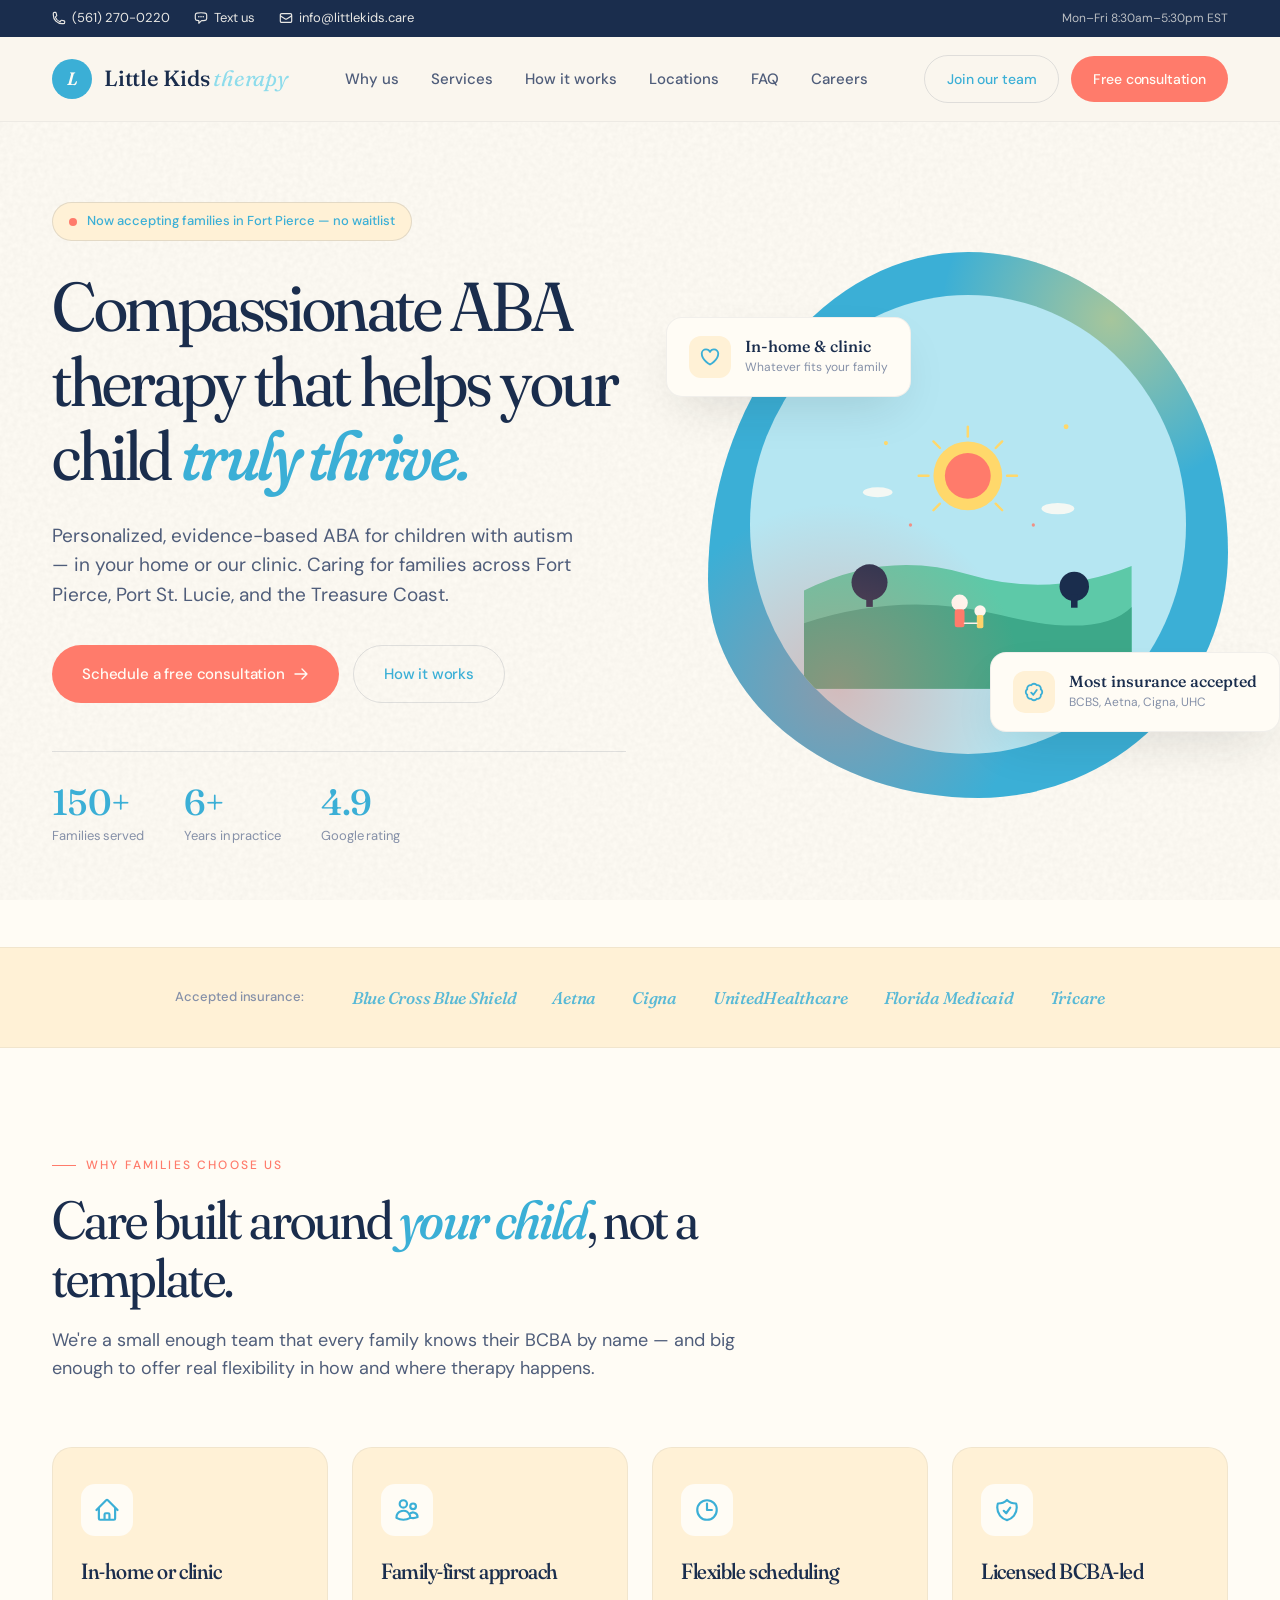
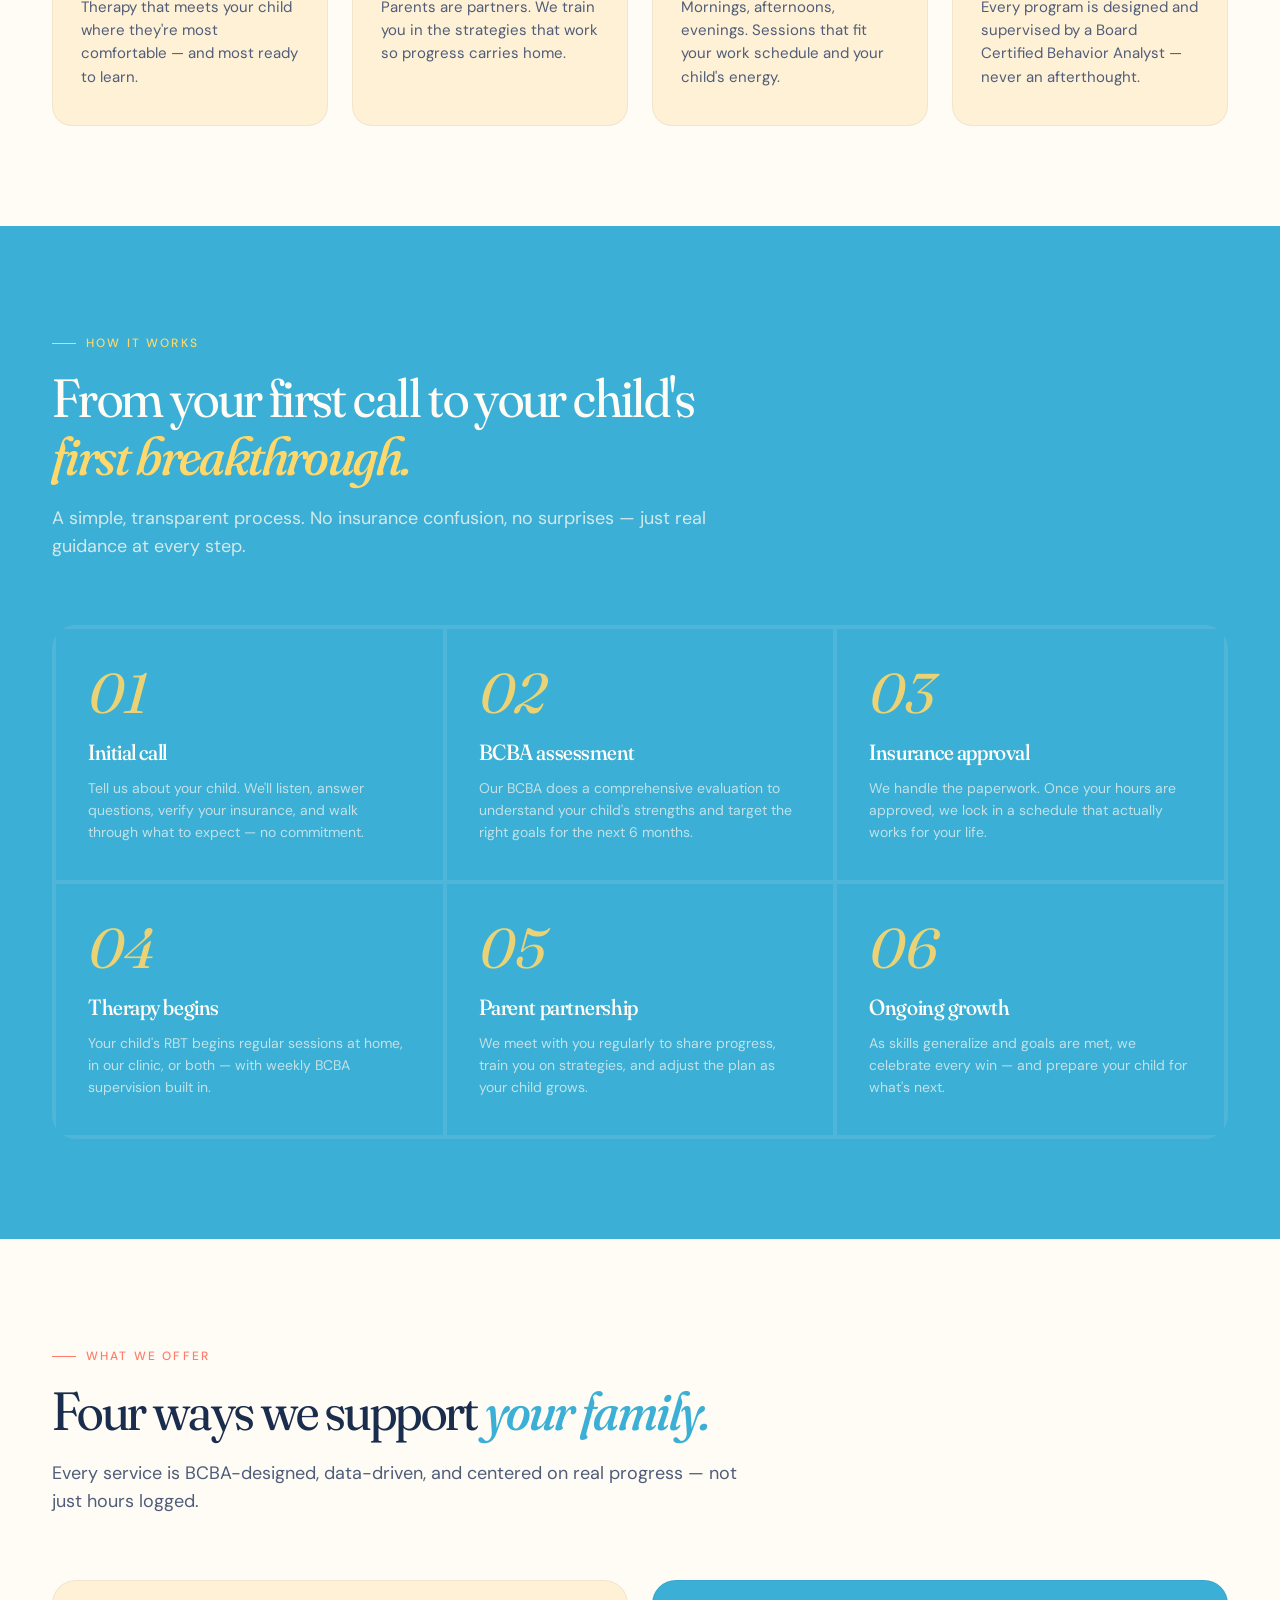
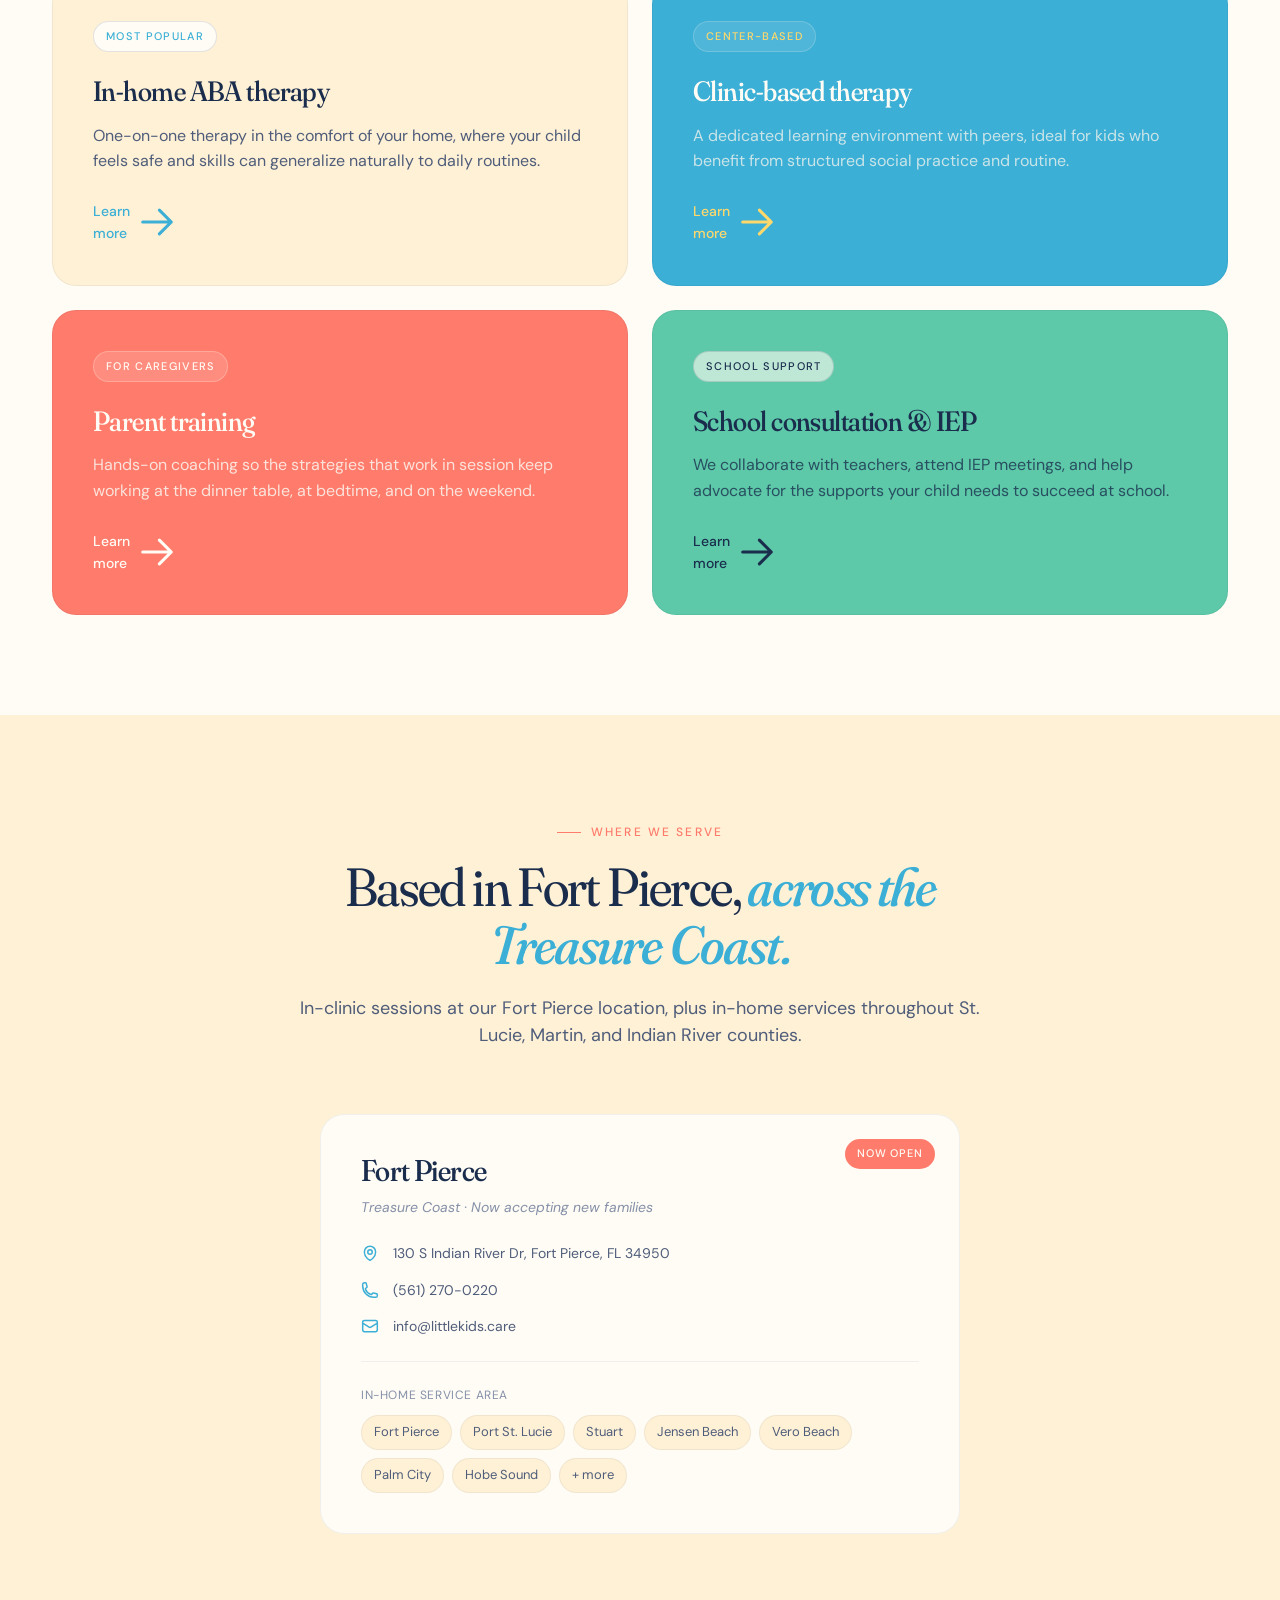
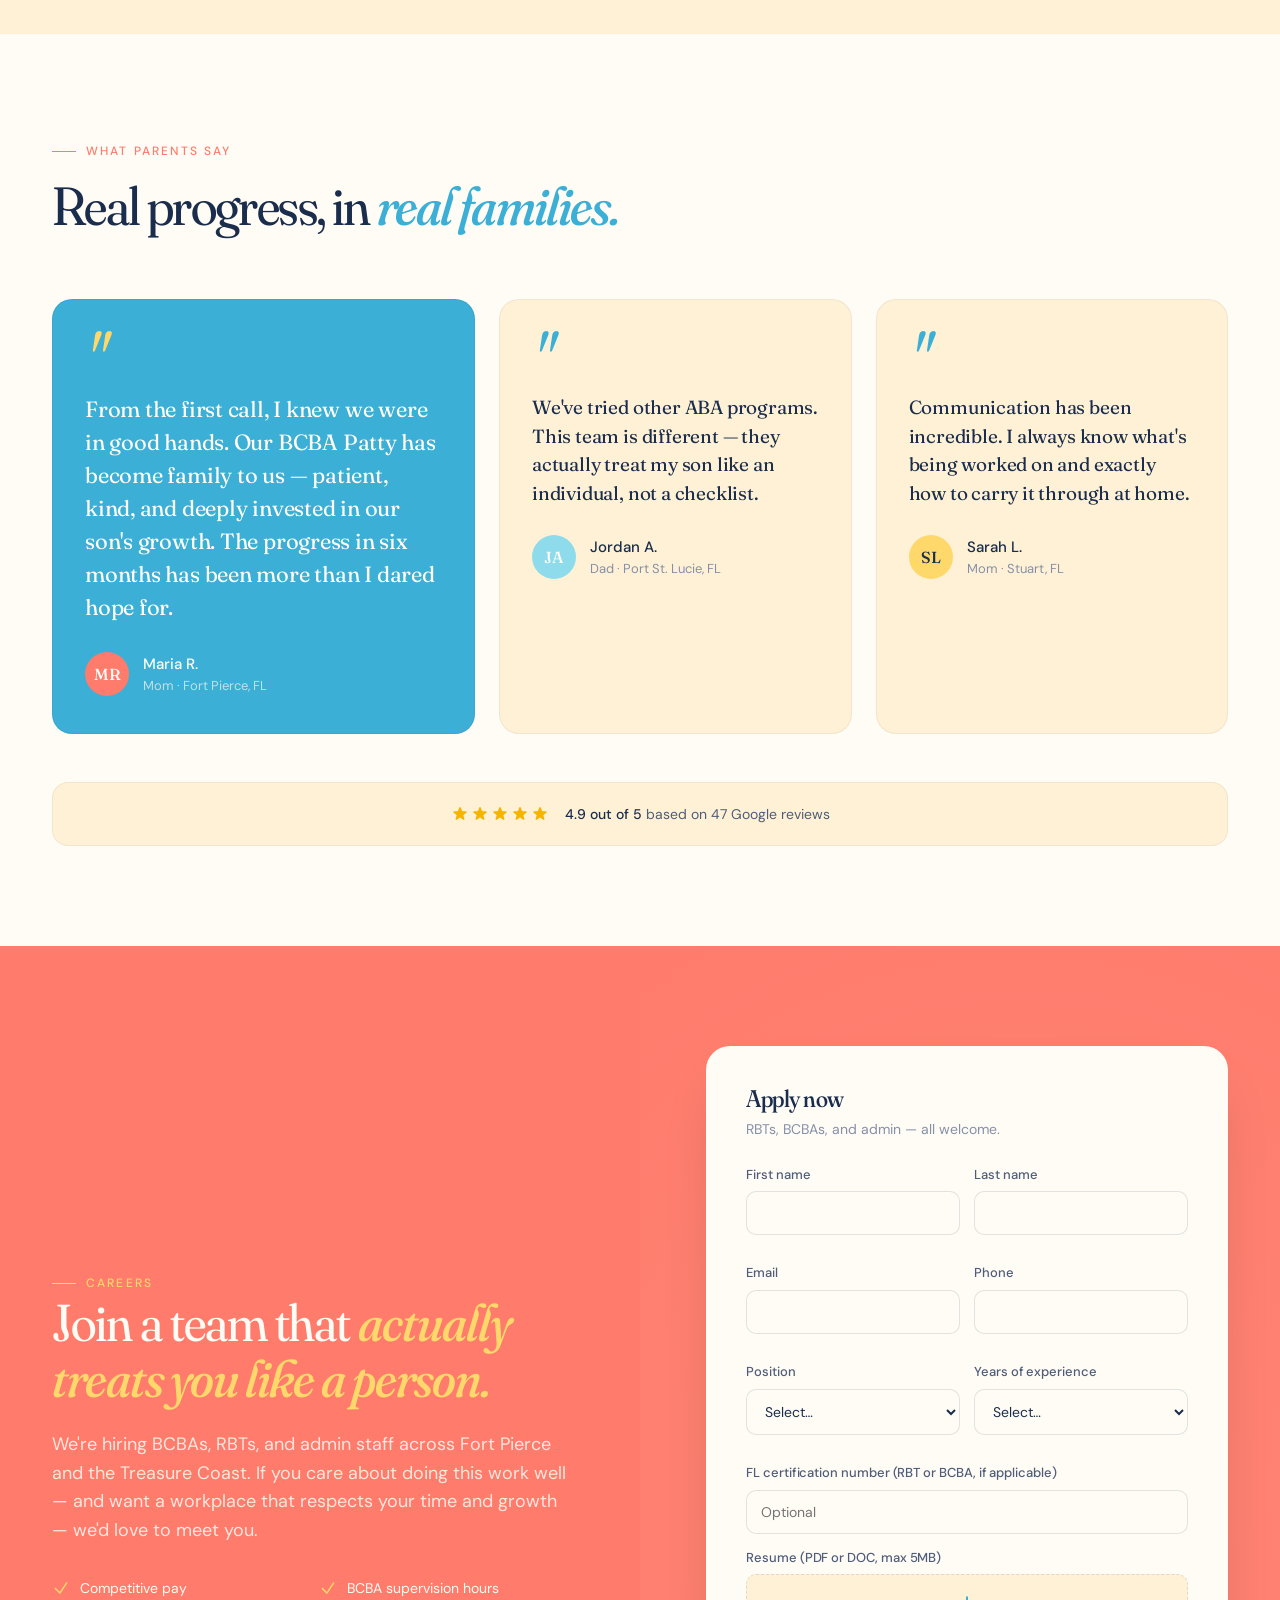
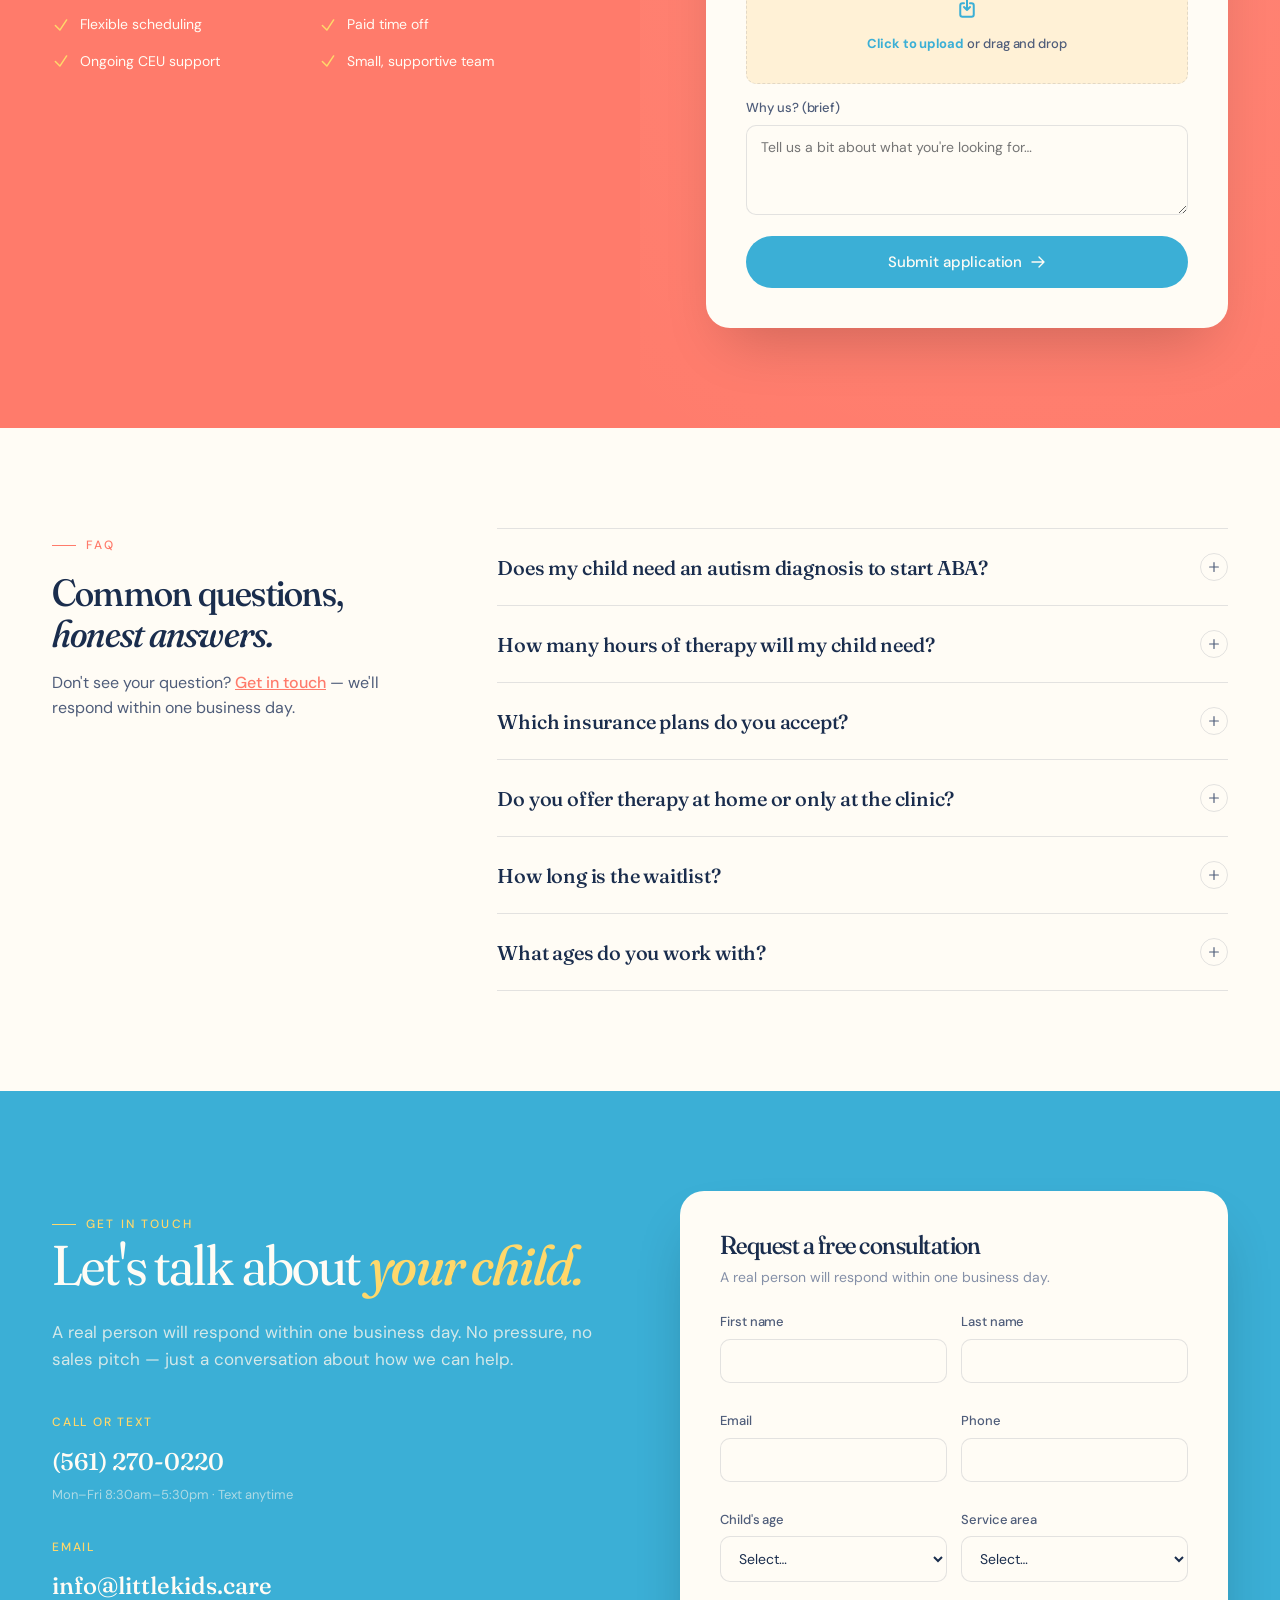
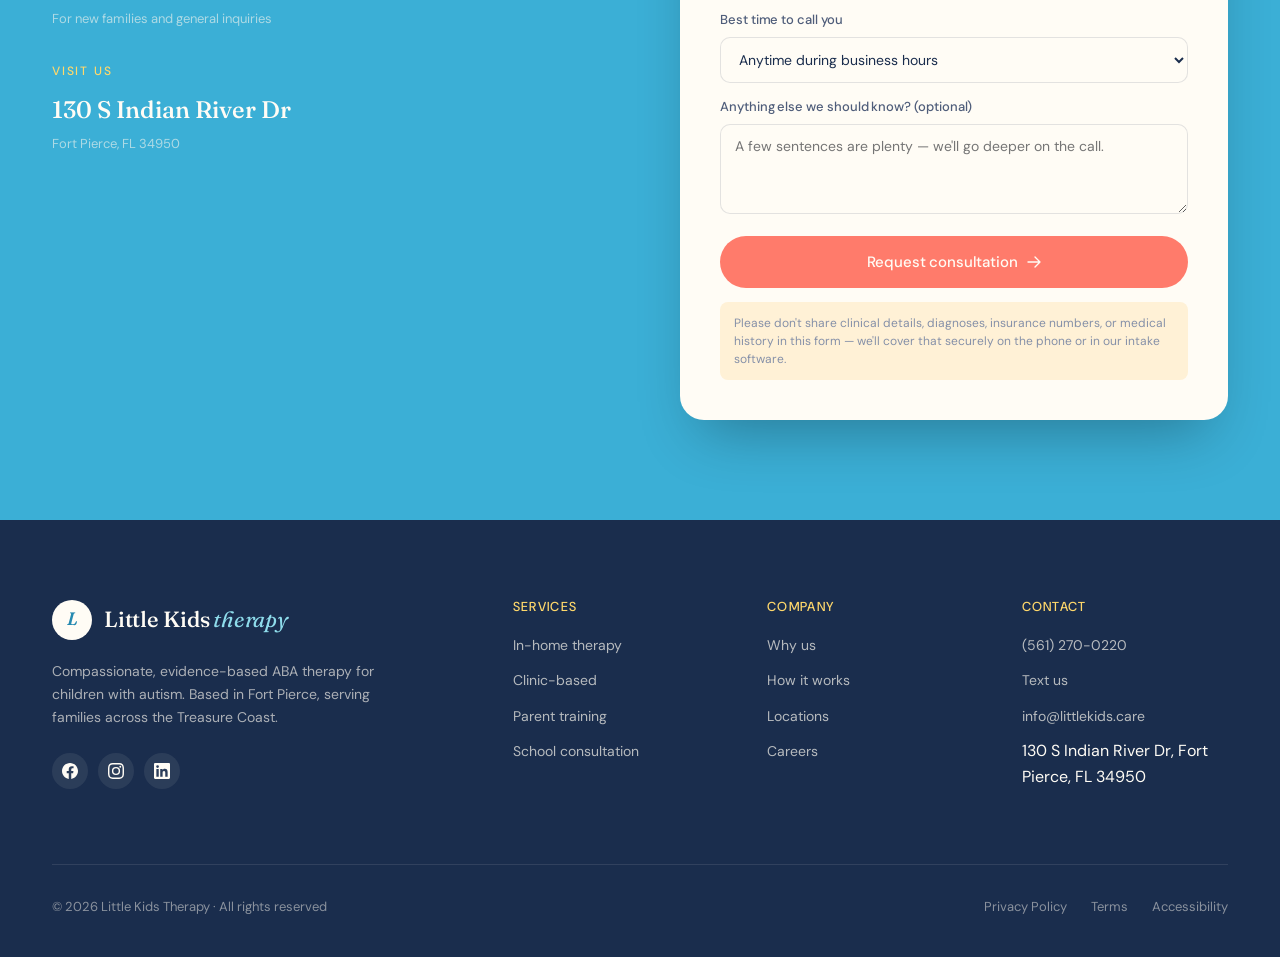
==== index.html @ cf387467 "Add files via upload" ====
<!DOCTYPE html>
<html lang="en">
<head>
<meta charset="UTF-8">
<meta name="viewport" content="width=device-width, initial-scale=1.0">
<title>Little Kids Therapy — Pediatric ABA Therapy in Fort Pierce, FL</title>
<meta name="description" content="Compassionate pediatric ABA therapy for children with autism. Serving Fort Pierce, Port St. Lucie, and the Treasure Coast — in your home or our clinic.">

<link rel="preconnect" href="https://fonts.googleapis.com">
<link rel="preconnect" href="https://fonts.gstatic.com" crossorigin>
<link href="https://fonts.googleapis.com/css2?family=Fraunces:ital,opsz,wght@0,9..144,300;0,9..144,400;0,9..144,500;0,9..144,600;0,9..144,700;1,9..144,400;1,9..144,500&family=DM+Sans:opsz,wght@9..40,300;9..40,400;9..40,500;9..40,600;9..40,700&display=swap" rel="stylesheet">

<style>
* { margin: 0; padding: 0; box-sizing: border-box; }

:root {
  --cream: #fffcf5;
  --cream-deep: #fff1d6;
  --ink: #1a2d4d;
  --ink-soft: #4f5d7a;
  --ink-muted: #8590a8;
  --forest: #3bafd6;
  --forest-deep: #2589b0;
  --forest-soft: #8edceb;
  --terra: #ff7b6b;
  --terra-deep: #e85a4a;
  --sand: #ffd86b;
  --mint: #5dc9a8;
  --footer-bg: #1a2d4d;
  --line: rgba(26, 45, 77, 0.12);
  --line-soft: rgba(26, 45, 77, 0.06);
}

html { scroll-behavior: smooth; }

body {
  font-family: 'DM Sans', sans-serif;
  background: var(--cream);
  color: var(--ink);
  line-height: 1.6;
  font-weight: 400;
  font-size: 16px;
  -webkit-font-smoothing: antialiased;
  overflow-x: hidden;
}

/* Subtle paper texture */
body::before {
  content: '';
  position: fixed;
  inset: 0;
  background-image: url("data:image/svg+xml,%3Csvg viewBox='0 0 200 200' xmlns='http://www.w3.org/2000/svg'%3E%3Cfilter id='n'%3E%3CfeTurbulence type='fractalNoise' baseFrequency='0.9' numOctaves='2' stitchTiles='stitch'/%3E%3CfeColorMatrix values='0 0 0 0 0 0 0 0 0 0 0 0 0 0 0 0 0 0 0.04 0'/%3E%3C/filter%3E%3Crect width='100%25' height='100%25' filter='url(%23n)'/%3E%3C/svg%3E");
  pointer-events: none;
  z-index: 1;
}

.container { max-width: 1240px; margin: 0 auto; padding: 0 32px; position: relative; z-index: 2; }

h1, h2, h3, h4 { font-family: 'Fraunces', serif; font-weight: 500; line-height: 1.08; letter-spacing: -0.02em; color: var(--ink); font-variation-settings: 'opsz' 96, 'SOFT' 50; }

.kicker {
  font-family: 'DM Sans', sans-serif;
  font-size: 12px;
  font-weight: 500;
  letter-spacing: 0.18em;
  text-transform: uppercase;
  color: var(--terra);
  display: inline-flex;
  align-items: center;
  gap: 10px;
}
.kicker::before { content: ''; width: 24px; height: 1px; background: var(--terra); }

/* ============ HEADER ============ */
header {
  position: sticky;
  top: 0;
  background: rgba(250, 246, 238, 0.92);
  backdrop-filter: blur(20px);
  -webkit-backdrop-filter: blur(20px);
  border-bottom: 1px solid var(--line-soft);
  z-index: 100;
}

.header-top {
  background: var(--ink);
  color: var(--cream);
  font-size: 13px;
  padding: 8px 0;
}
.header-top .container { display: flex; justify-content: space-between; align-items: center; gap: 16px; flex-wrap: wrap; }
.header-top-contacts { display: flex; gap: 24px; align-items: center; flex-wrap: wrap; }
.header-top-contacts a { color: var(--cream); text-decoration: none; display: flex; align-items: center; gap: 6px; opacity: 0.9; transition: opacity 0.2s; }
.header-top-contacts a:hover { opacity: 1; }
.header-top-contacts svg { width: 14px; height: 14px; }
.header-top-hours { opacity: 0.7; font-size: 12px; }

.header-main { padding: 18px 0; }
.header-main .container { display: flex; justify-content: space-between; align-items: center; gap: 32px; }

.logo { display: flex; align-items: center; gap: 12px; text-decoration: none; color: var(--ink); }
.logo-mark {
  width: 40px; height: 40px;
  background: var(--forest);
  border-radius: 50%;
  display: grid;
  place-items: center;
  color: var(--cream);
  font-family: 'Fraunces', serif;
  font-weight: 600;
  font-size: 18px;
  font-style: italic;
}
.logo-text { font-family: 'Fraunces', serif; font-size: 22px; font-weight: 500; letter-spacing: -0.01em; }
.logo-text span { color: var(--forest-soft); font-style: italic; font-weight: 400; }

nav ul { list-style: none; display: flex; gap: 32px; align-items: center; }
nav a { color: var(--ink-soft); text-decoration: none; font-size: 15px; font-weight: 500; transition: color 0.2s; position: relative; }
nav a:hover { color: var(--forest); }
nav a::after { content: ''; position: absolute; bottom: -4px; left: 0; width: 0; height: 1px; background: var(--forest); transition: width 0.3s; }
nav a:hover::after { width: 100%; }

.header-cta { display: flex; gap: 12px; align-items: center; }

.btn {
  display: inline-flex;
  align-items: center;
  justify-content: center;
  gap: 8px;
  padding: 12px 22px;
  border-radius: 999px;
  font-size: 14px;
  font-weight: 500;
  font-family: 'DM Sans', sans-serif;
  text-decoration: none;
  border: none;
  cursor: pointer;
  transition: all 0.25s ease;
  letter-spacing: -0.01em;
  white-space: nowrap;
}
.btn-primary { background: var(--terra); color: var(--cream); }
.btn-primary:hover { background: var(--terra-deep); transform: translateY(-1px); box-shadow: 0 6px 20px rgba(255, 123, 107, 0.35); }
.btn-ghost { background: transparent; color: var(--forest); border: 1px solid var(--line); }
.btn-ghost:hover { border-color: var(--forest); background: var(--cream-deep); }
.btn-dark { background: var(--forest); color: var(--cream); }
.btn-dark:hover { background: var(--forest-deep); }
.btn-lg { padding: 16px 30px; font-size: 15px; }
.btn svg { width: 16px; height: 16px; }

.mobile-toggle { display: none; background: none; border: none; cursor: pointer; padding: 8px; }
.mobile-toggle svg { width: 24px; height: 24px; color: var(--ink); }

/* ============ HERO ============ */
.hero { padding: 80px 0 100px; position: relative; overflow: hidden; }
.hero .container { display: grid; grid-template-columns: 1.1fr 1fr; gap: 80px; align-items: center; }
.hero-content { position: relative; }

.psl-pill {
  display: inline-flex;
  align-items: center;
  gap: 10px;
  background: var(--cream-deep);
  border: 1px solid var(--line);
  padding: 8px 16px;
  border-radius: 999px;
  font-size: 13px;
  font-weight: 500;
  color: var(--forest);
  margin-bottom: 28px;
}
.psl-pill .dot {
  width: 8px; height: 8px; background: var(--terra); border-radius: 50%;
  animation: pulse 2s ease-in-out infinite;
}
@keyframes pulse {
  0%, 100% { transform: scale(1); opacity: 1; }
  50% { transform: scale(1.4); opacity: 0.6; }
}

.hero h1 {
  font-size: clamp(40px, 5.4vw, 72px);
  margin-bottom: 28px;
  font-weight: 400;
  letter-spacing: -0.035em;
}
.hero h1 em { font-style: italic; color: var(--forest); font-weight: 500; font-variation-settings: 'opsz' 96, 'SOFT' 100; }

.hero-desc {
  font-size: 19px;
  color: var(--ink-soft);
  max-width: 540px;
  margin-bottom: 36px;
  line-height: 1.55;
}

.hero-actions { display: flex; gap: 14px; flex-wrap: wrap; margin-bottom: 48px; }

.hero-stats { display: flex; gap: 40px; padding-top: 32px; border-top: 1px solid var(--line); }
.stat-num { font-family: 'Fraunces', serif; font-size: 36px; font-weight: 500; color: var(--forest); line-height: 1; margin-bottom: 6px; letter-spacing: -0.02em; }
.stat-label { font-size: 13px; color: var(--ink-muted); letter-spacing: -0.005em; }

/* Hero illustration */
.hero-art {
  position: relative;
  aspect-ratio: 1 / 1.05;
  max-width: 520px;
  justify-self: end;
  width: 100%;
}
.hero-art-bg {
  position: absolute;
  inset: 0;
  background: #3bafd6;
  border-radius: 50% 50% 48% 52% / 60% 55% 45% 40%;
  overflow: hidden;
}
.hero-art-bg::before {
  content: '';
  position: absolute;
  top: -20%; right: -10%;
  width: 65%; height: 65%;
  background: radial-gradient(circle, rgba(255, 216, 107, 0.55) 0%, transparent 70%);
  border-radius: 50%;
}
.hero-art-bg::after {
  content: '';
  position: absolute;
  bottom: -15%; left: -10%;
  width: 70%; height: 70%;
  background: radial-gradient(circle, rgba(255, 123, 107, 0.4) 0%, transparent 70%);
  border-radius: 50%;
}

.hero-card {
  position: absolute;
  background: var(--cream);
  padding: 18px 22px;
  border-radius: 16px;
  box-shadow: 0 20px 50px -15px rgba(28, 32, 36, 0.15);
  border: 1px solid var(--line-soft);
  display: flex;
  align-items: center;
  gap: 14px;
}
.hero-card-1 { top: 12%; left: -8%; }
.hero-card-2 { bottom: 12%; right: -10%; }
.hero-card-icon {
  width: 42px; height: 42px;
  background: var(--cream-deep);
  border-radius: 12px;
  display: grid;
  place-items: center;
  color: var(--forest);
  flex-shrink: 0;
}
.hero-card-icon svg { width: 22px; height: 22px; }
.hero-card-title { font-family: 'Fraunces', serif; font-size: 16px; font-weight: 500; line-height: 1.2; margin-bottom: 2px; }
.hero-card-sub { font-size: 12px; color: var(--ink-muted); }

.hero-emoji-circle {
  position: absolute;
  inset: 8%;
  border-radius: 50%;
  background: #b5e6f2;
  display: grid;
  place-items: center;
  overflow: hidden;
}
.hero-illustration {
  width: 75%; height: 75%;
}

/* ============ TRUST BAR ============ */
.trust-bar { padding: 36px 0; background: var(--cream-deep); border-block: 1px solid var(--line-soft); }
.trust-bar .container { display: flex; align-items: center; gap: 48px; flex-wrap: wrap; justify-content: center; }
.trust-label { font-size: 13px; font-weight: 500; color: var(--ink-muted); letter-spacing: -0.005em; }
.trust-items { display: flex; gap: 36px; flex-wrap: wrap; align-items: center; }
.trust-item {
  font-family: 'Fraunces', serif;
  font-size: 17px;
  font-weight: 500;
  color: var(--forest);
  letter-spacing: -0.015em;
  font-style: italic;
  opacity: 0.85;
}

/* ============ SECTION BASICS ============ */
section { padding: 100px 0; position: relative; }
.section-head { max-width: 700px; margin-bottom: 64px; }
.section-head h2 { font-size: clamp(34px, 4.2vw, 54px); margin-top: 16px; margin-bottom: 20px; letter-spacing: -0.03em; font-weight: 400; }
.section-head h2 em { font-style: italic; color: var(--forest); font-weight: 500; }
.section-head p { font-size: 18px; color: var(--ink-soft); line-height: 1.55; }
.section-head.center { margin-left: auto; margin-right: auto; text-align: center; }
.section-head.center .kicker { justify-content: center; }

/* ============ WHY US ============ */
.why { background: var(--cream); }
.why-grid {
  display: grid;
  grid-template-columns: repeat(4, 1fr);
  gap: 24px;
}
.why-card {
  padding: 36px 28px;
  background: var(--cream-deep);
  border-radius: 20px;
  border: 1px solid var(--line-soft);
  transition: all 0.3s ease;
  position: relative;
}
.why-card:hover { transform: translateY(-4px); border-color: var(--forest); }
.why-card-icon {
  width: 52px; height: 52px;
  background: var(--cream);
  border-radius: 14px;
  display: grid;
  place-items: center;
  margin-bottom: 24px;
  color: var(--forest);
}
.why-card-icon svg { width: 26px; height: 26px; }
.why-card h3 { font-size: 22px; margin-bottom: 12px; font-weight: 500; }
.why-card p { font-size: 15px; color: var(--ink-soft); line-height: 1.55; }

/* ============ PROCESS ============ */
.process { background: var(--forest); color: var(--cream); }
.process .kicker { color: var(--sand); }
.process .kicker::before { background: var(--sand); }
.process h2 { color: var(--cream); }
.process h2 em { color: var(--sand); }
.process .section-head p { color: rgba(250, 246, 238, 0.8); }

.process-grid {
  display: grid;
  grid-template-columns: repeat(3, 1fr);
  gap: 4px;
  background: rgba(250, 246, 238, 0.1);
  border-radius: 24px;
  overflow: hidden;
  padding: 4px;
}
.process-step {
  padding: 36px 32px;
  background: var(--forest);
  position: relative;
  transition: background 0.3s ease;
}
.process-step:hover { background: var(--forest-deep); }
.step-num {
  font-family: 'Fraunces', serif;
  font-style: italic;
  font-size: 56px;
  font-weight: 400;
  color: var(--sand);
  line-height: 1;
  margin-bottom: 20px;
  opacity: 0.9;
}
.process-step h3 { color: var(--cream); font-size: 22px; margin-bottom: 12px; font-weight: 500; }
.process-step p { color: rgba(250, 246, 238, 0.7); font-size: 14px; line-height: 1.6; }

/* ============ SERVICES ============ */
.services { background: var(--cream); }
.services-grid {
  display: grid;
  grid-template-columns: 1fr 1fr;
  gap: 24px;
}
.service-card {
  padding: 40px;
  background: var(--cream-deep);
  border-radius: 24px;
  border: 1px solid var(--line-soft);
  position: relative;
  overflow: hidden;
  transition: all 0.3s ease;
}
.service-card:nth-child(2) { background: var(--forest); color: var(--cream); }
.service-card:nth-child(2) h3 { color: var(--cream); }
.service-card:nth-child(2) .service-desc { color: rgba(250, 246, 238, 0.75); }
.service-card:nth-child(2) .service-tag { background: rgba(250, 246, 238, 0.1); color: var(--sand); border-color: rgba(250, 246, 238, 0.2); }
.service-card:nth-child(2) .service-link { color: var(--sand); }
.service-card:nth-child(3) { background: var(--terra); color: var(--cream); }
.service-card:nth-child(3) h3 { color: var(--cream); }
.service-card:nth-child(3) .service-desc { color: rgba(250, 246, 238, 0.85); }
.service-card:nth-child(3) .service-tag { background: rgba(250, 246, 238, 0.15); color: var(--cream); border-color: rgba(250, 246, 238, 0.25); }
.service-card:nth-child(3) .service-link { color: var(--cream); }
.service-card:nth-child(4) { background: var(--mint); color: var(--ink); }
.service-card:nth-child(4) h3 { color: var(--ink); }
.service-card:nth-child(4) .service-desc { color: rgba(26, 45, 77, 0.78); }
.service-card:nth-child(4) .service-tag { background: rgba(255, 252, 245, 0.6); color: var(--ink); border-color: rgba(26, 45, 77, 0.15); }
.service-card:nth-child(4) .service-link { color: var(--ink); }

.service-tag {
  display: inline-block;
  font-size: 11px;
  font-weight: 500;
  letter-spacing: 0.12em;
  text-transform: uppercase;
  padding: 6px 12px;
  border-radius: 999px;
  background: var(--cream);
  color: var(--forest);
  border: 1px solid var(--line);
  margin-bottom: 24px;
}
.service-card h3 { font-size: 28px; margin-bottom: 16px; font-weight: 500; }
.service-desc { font-size: 16px; color: var(--ink-soft); line-height: 1.6; margin-bottom: 24px; }
.service-link {
  display: inline-flex;
  align-items: center;
  gap: 8px;
  color: var(--forest);
  text-decoration: none;
  font-size: 14px;
  font-weight: 500;
  transition: gap 0.2s;
}
.service-link:hover { gap: 12px; }

/* ============ LOCATIONS ============ */
.locations { background: var(--cream-deep); }
.locations-grid {
  display: grid;
  grid-template-columns: 1fr;
  gap: 32px;
  max-width: 640px;
  margin: 0 auto;
}
.location-card {
  background: var(--cream);
  border-radius: 24px;
  padding: 40px;
  border: 1px solid var(--line-soft);
  position: relative;
}
.location-badge {
  position: absolute;
  top: 24px; right: 24px;
  background: var(--terra);
  color: var(--cream);
  font-size: 11px;
  font-weight: 500;
  letter-spacing: 0.08em;
  text-transform: uppercase;
  padding: 6px 12px;
  border-radius: 999px;
}
.location-card h3 { font-size: 30px; margin-bottom: 8px; font-weight: 500; }
.location-region { font-size: 14px; color: var(--ink-muted); margin-bottom: 24px; font-style: italic; }
.location-detail { display: flex; align-items: flex-start; gap: 14px; margin-bottom: 14px; font-size: 14px; color: var(--ink-soft); }
.location-detail svg { width: 18px; height: 18px; color: var(--forest); flex-shrink: 0; margin-top: 2px; }
.location-cities { margin-top: 24px; padding-top: 24px; border-top: 1px solid var(--line-soft); }
.location-cities-label { font-size: 12px; color: var(--ink-muted); letter-spacing: 0.05em; text-transform: uppercase; margin-bottom: 10px; }
.location-cities-list { display: flex; flex-wrap: wrap; gap: 8px; }
.city-chip { background: var(--cream-deep); padding: 6px 12px; border-radius: 999px; font-size: 13px; color: var(--ink-soft); border: 1px solid var(--line-soft); }

/* ============ TESTIMONIALS ============ */
.testimonials { background: var(--cream); position: relative; }
.testimonials-grid { display: grid; grid-template-columns: 1.2fr 1fr 1fr; gap: 24px; }
.testimonial {
  padding: 36px 32px;
  background: var(--cream-deep);
  border-radius: 20px;
  border: 1px solid var(--line-soft);
}
.testimonial.featured { background: var(--forest); color: var(--cream); }
.testimonial.featured .quote-text { color: var(--cream); }
.testimonial.featured .reviewer-name { color: var(--cream); }
.testimonial.featured .reviewer-meta { color: rgba(250, 246, 238, 0.7); }
.testimonial.featured .quote-mark { color: var(--sand); }

.quote-mark { font-family: 'Fraunces', serif; font-size: 64px; line-height: 0.7; color: var(--forest); font-style: italic; margin-bottom: 12px; }
.quote-text { font-family: 'Fraunces', serif; font-size: 19px; line-height: 1.5; color: var(--ink); margin-bottom: 28px; font-weight: 400; letter-spacing: -0.01em; }
.testimonial.featured .quote-text { font-size: 22px; }

.reviewer { display: flex; align-items: center; gap: 14px; }
.reviewer-avatar { width: 44px; height: 44px; border-radius: 50%; background: var(--terra); color: var(--cream); display: grid; place-items: center; font-family: 'Fraunces', serif; font-weight: 500; font-size: 16px; }
.testimonial:nth-child(2) .reviewer-avatar { background: var(--forest-soft); }
.testimonial:nth-child(3) .reviewer-avatar { background: var(--sand); color: var(--ink); }
.reviewer-name { font-size: 15px; font-weight: 500; color: var(--ink); }
.reviewer-meta { font-size: 13px; color: var(--ink-muted); }

.google-bar { display: flex; align-items: center; gap: 16px; margin-top: 48px; padding: 20px 28px; background: var(--cream-deep); border-radius: 16px; border: 1px solid var(--line-soft); justify-content: center; flex-wrap: wrap; }
.google-bar-stars { display: flex; gap: 2px; }
.google-bar-stars svg { width: 18px; height: 18px; color: #f4b400; }
.google-bar-text { font-size: 14px; color: var(--ink-soft); }
.google-bar-text strong { color: var(--ink); font-weight: 500; }

/* ============ CAREERS ============ */
.careers { background: var(--terra); color: var(--cream); position: relative; overflow: hidden; }
.careers::before {
  content: '';
  position: absolute;
  top: -40%; right: -10%;
  width: 60%; height: 180%;
  background: radial-gradient(circle, rgba(250, 246, 238, 0.08) 0%, transparent 70%);
  pointer-events: none;
}
.careers .kicker { color: var(--sand); }
.careers .kicker::before { background: var(--sand); }
.careers .container { position: relative; z-index: 2; }
.careers-grid { display: grid; grid-template-columns: 1.1fr 1fr; gap: 80px; align-items: center; }
.careers h2 { color: var(--cream); font-size: clamp(34px, 4.2vw, 52px); margin-bottom: 24px; font-weight: 400; }
.careers h2 em { color: var(--sand); font-style: italic; font-weight: 500; }
.careers-desc { font-size: 18px; color: rgba(250, 246, 238, 0.88); margin-bottom: 32px; line-height: 1.6; max-width: 520px; }
.careers-benefits { display: grid; grid-template-columns: 1fr 1fr; gap: 14px; margin-bottom: 36px; max-width: 520px; }
.benefit { display: flex; align-items: center; gap: 10px; font-size: 14px; color: var(--cream); }
.benefit svg { width: 18px; height: 18px; color: var(--sand); flex-shrink: 0; }

.careers-form {
  background: var(--cream);
  color: var(--ink);
  padding: 40px;
  border-radius: 24px;
  box-shadow: 0 30px 60px -20px rgba(0,0,0,0.2);
}
.careers-form h3 { font-size: 24px; margin-bottom: 6px; font-weight: 500; }
.careers-form-sub { font-size: 14px; color: var(--ink-muted); margin-bottom: 24px; }

.form-row { display: grid; grid-template-columns: 1fr 1fr; gap: 14px; margin-bottom: 14px; }
.form-field { margin-bottom: 14px; }
.form-field label { display: block; font-size: 13px; font-weight: 500; color: var(--ink-soft); margin-bottom: 6px; letter-spacing: -0.005em; }
.form-field input, .form-field select, .form-field textarea {
  width: 100%;
  padding: 12px 14px;
  border: 1px solid var(--line);
  border-radius: 10px;
  background: var(--cream);
  font-family: 'DM Sans', sans-serif;
  font-size: 14px;
  color: var(--ink);
  transition: all 0.2s;
}
.form-field input:focus, .form-field select:focus, .form-field textarea:focus { outline: none; border-color: var(--forest); background: white; }
.form-field textarea { resize: vertical; min-height: 90px; font-family: 'DM Sans', sans-serif; }
.form-file {
  border: 1.5px dashed var(--line);
  border-radius: 10px;
  padding: 20px;
  text-align: center;
  cursor: pointer;
  transition: all 0.2s;
  background: var(--cream-deep);
}
.form-file:hover { border-color: var(--forest); background: var(--cream); }
.form-file svg { width: 24px; height: 24px; color: var(--forest); margin-bottom: 8px; }
.form-file-text { font-size: 13px; color: var(--ink-soft); }
.form-file-text strong { color: var(--forest); }
.form-file input { display: none; }
.form-file-name { font-size: 12px; color: var(--terra); margin-top: 8px; font-weight: 500; }

.form-success {
  background: var(--forest);
  color: var(--cream);
  padding: 32px;
  border-radius: 16px;
  text-align: center;
  display: none;
}
.form-success.show { display: block; }
.form-success svg { width: 40px; height: 40px; color: var(--sand); margin-bottom: 12px; }
.form-success h3 { color: var(--cream); margin-bottom: 8px; }
.form-success p { color: rgba(250, 246, 238, 0.85); font-size: 14px; }

/* ============ FAQ ============ */
.faq { background: var(--cream); }
.faq-grid { display: grid; grid-template-columns: 1fr 2fr; gap: 80px; align-items: start; }
.faq-list { border-top: 1px solid var(--line); }
.faq-item { border-bottom: 1px solid var(--line); }
.faq-q {
  width: 100%;
  text-align: left;
  background: none;
  border: none;
  padding: 24px 0;
  font-family: 'Fraunces', serif;
  font-size: 20px;
  font-weight: 500;
  color: var(--ink);
  cursor: pointer;
  display: flex;
  justify-content: space-between;
  align-items: center;
  gap: 16px;
  letter-spacing: -0.01em;
  transition: color 0.2s;
}
.faq-q:hover { color: var(--forest); }
.faq-q-icon {
  width: 28px; height: 28px;
  border: 1px solid var(--line);
  border-radius: 50%;
  display: grid;
  place-items: center;
  flex-shrink: 0;
  transition: all 0.3s;
}
.faq-q-icon svg { width: 14px; height: 14px; color: var(--ink-soft); transition: transform 0.3s; }
.faq-item.open .faq-q-icon { background: var(--forest); border-color: var(--forest); }
.faq-item.open .faq-q-icon svg { color: var(--cream); transform: rotate(45deg); }
.faq-a {
  max-height: 0;
  overflow: hidden;
  transition: max-height 0.4s ease;
}
.faq-a-inner { padding-bottom: 24px; font-size: 16px; color: var(--ink-soft); line-height: 1.65; max-width: 600px; }
.faq-item.open .faq-a { max-height: 400px; }

/* ============ CONTACT ============ */
.contact { background: var(--forest); color: var(--cream); padding: 100px 0; }
.contact .kicker { color: var(--sand); }
.contact .kicker::before { background: var(--sand); }
.contact h2 { color: var(--cream); font-size: clamp(34px, 4.5vw, 56px); margin-bottom: 24px; font-weight: 400; }
.contact h2 em { color: var(--sand); font-style: italic; font-weight: 500; }
.contact .section-head p { color: rgba(250, 246, 238, 0.8); }
.contact-grid { display: grid; grid-template-columns: 1fr 1fr; gap: 80px; align-items: start; }
.contact-info { padding-top: 16px; }
.contact-block { margin-bottom: 32px; }
.contact-block-label { font-size: 12px; letter-spacing: 0.15em; text-transform: uppercase; color: var(--sand); margin-bottom: 10px; font-weight: 500; }
.contact-block-value { font-family: 'Fraunces', serif; font-size: 24px; color: var(--cream); margin-bottom: 4px; font-weight: 500; }
.contact-block-value a { color: inherit; text-decoration: none; transition: color 0.2s; }
.contact-block-value a:hover { color: var(--sand); }
.contact-block-meta { font-size: 13px; color: rgba(250, 246, 238, 0.6); }

.contact-form-wrap {
  background: var(--cream);
  color: var(--ink);
  padding: 40px;
  border-radius: 24px;
  box-shadow: 0 30px 60px -20px rgba(0,0,0,0.3);
}
.contact-form-wrap h3 { font-size: 26px; margin-bottom: 6px; font-weight: 500; }
.contact-form-sub { font-size: 14px; color: var(--ink-muted); margin-bottom: 24px; }
.contact-disclaimer { font-size: 12px; color: var(--ink-muted); margin-top: 14px; padding: 12px 14px; background: var(--cream-deep); border-radius: 8px; line-height: 1.5; }

/* ============ FOOTER ============ */
footer { background: var(--footer-bg); color: var(--cream); padding: 80px 0 40px; }
.footer-grid { display: grid; grid-template-columns: 2fr 1fr 1fr 1fr; gap: 48px; margin-bottom: 64px; }
.footer-brand { max-width: 360px; }
.footer-brand .logo { color: var(--cream); margin-bottom: 20px; }
.footer-brand .logo-mark { background: var(--cream); color: var(--forest-deep); }
.footer-brand p { color: rgba(250, 246, 238, 0.65); font-size: 14px; line-height: 1.65; margin-bottom: 24px; }
.footer-social { display: flex; gap: 10px; }
.footer-social a { width: 36px; height: 36px; border-radius: 50%; background: rgba(250, 246, 238, 0.08); display: grid; place-items: center; color: var(--cream); transition: background 0.2s; text-decoration: none; }
.footer-social a:hover { background: var(--terra); }
.footer-social svg { width: 16px; height: 16px; }

.footer-col h4 { font-family: 'DM Sans', sans-serif; font-size: 13px; font-weight: 500; letter-spacing: 0.1em; text-transform: uppercase; color: var(--sand); margin-bottom: 18px; }
.footer-col ul { list-style: none; }
.footer-col li { margin-bottom: 10px; }
.footer-col a { color: rgba(250, 246, 238, 0.7); text-decoration: none; font-size: 14px; transition: color 0.2s; }
.footer-col a:hover { color: var(--cream); }

.footer-bottom { border-top: 1px solid rgba(250, 246, 238, 0.1); padding-top: 32px; display: flex; justify-content: space-between; align-items: center; flex-wrap: wrap; gap: 16px; font-size: 13px; color: rgba(250, 246, 238, 0.5); }
.footer-bottom-links { display: flex; gap: 24px; }
.footer-bottom-links a { color: rgba(250, 246, 238, 0.5); text-decoration: none; transition: color 0.2s; }
.footer-bottom-links a:hover { color: var(--cream); }

/* ============ SCROLL REVEAL ============ */
.reveal { opacity: 0; transform: translateY(24px); transition: opacity 0.7s ease, transform 0.7s ease; }
.reveal.in { opacity: 1; transform: translateY(0); }

/* ============ RESPONSIVE ============ */
@media (max-width: 1024px) {
  .hero .container { grid-template-columns: 1fr; gap: 56px; }
  .hero-art { max-width: 420px; margin: 0 auto; justify-self: center; }
  .why-grid { grid-template-columns: repeat(2, 1fr); }
  .process-grid { grid-template-columns: repeat(2, 1fr); }
  .services-grid { grid-template-columns: 1fr; }
  .testimonials-grid { grid-template-columns: 1fr 1fr; }
  .testimonial.featured { grid-column: span 2; }
  .careers-grid { grid-template-columns: 1fr; gap: 48px; }
  .faq-grid { grid-template-columns: 1fr; gap: 40px; }
  .contact-grid { grid-template-columns: 1fr; gap: 48px; }
  .footer-grid { grid-template-columns: 1fr 1fr; gap: 32px; }
  nav, .header-cta .btn-ghost { display: none; }
  .mobile-toggle { display: block; }
}

@media (max-width: 640px) {
  .container { padding: 0 20px; }
  section { padding: 72px 0; }
  .header-top { display: none; }
  .hero { padding: 56px 0 72px; }
  .hero-stats { gap: 24px; flex-wrap: wrap; }
  .hero-card-1 { left: -4%; top: 4%; }
  .hero-card-2 { right: -4%; bottom: 4%; }
  .why-grid { grid-template-columns: 1fr; }
  .process-grid { grid-template-columns: 1fr; }
  .testimonials-grid { grid-template-columns: 1fr; }
  .testimonial.featured { grid-column: span 1; }
  .locations-grid { grid-template-columns: 1fr; }
  .form-row { grid-template-columns: 1fr; }
  .footer-grid { grid-template-columns: 1fr; }
  .careers-form, .contact-form-wrap { padding: 28px 24px; }
  .careers-benefits { grid-template-columns: 1fr; }
  .section-head { margin-bottom: 48px; }
  .footer-bottom { flex-direction: column; text-align: center; }
}

/* ============ MOBILE NAV ============ */
.mobile-nav {
  position: fixed;
  inset: 0;
  background: var(--forest);
  z-index: 200;
  padding: 32px;
  transform: translateX(100%);
  transition: transform 0.3s ease;
  display: flex;
  flex-direction: column;
}
.mobile-nav.open { transform: translateX(0); }
.mobile-nav-top { display: flex; justify-content: space-between; align-items: center; margin-bottom: 48px; }
.mobile-nav-top .logo { color: var(--cream); }
.mobile-nav-top .logo-mark { background: var(--cream); color: var(--forest); }
.mobile-nav-close { background: rgba(250,246,238,0.1); border: none; width: 40px; height: 40px; border-radius: 50%; color: var(--cream); cursor: pointer; display: grid; place-items: center; }
.mobile-nav-close svg { width: 20px; height: 20px; }
.mobile-nav ul { list-style: none; }
.mobile-nav li { margin-bottom: 8px; }
.mobile-nav a { font-family: 'Fraunces', serif; font-size: 32px; color: var(--cream); text-decoration: none; font-weight: 400; }
.mobile-nav-cta { margin-top: auto; display: flex; flex-direction: column; gap: 12px; }
</style>
</head>
<body>

<!-- ============ HEADER ============ -->
<header>
  <div class="header-top">
    <div class="container">
      <div class="header-top-contacts">
        <a href="tel:+15612700220"><svg fill="none" stroke="currentColor" viewBox="0 0 24 24" stroke-width="2"><path stroke-linecap="round" stroke-linejoin="round" d="M2.25 6.75c0 8.284 6.716 15 15 15h2.25a2.25 2.25 0 002.25-2.25v-1.372c0-.516-.351-.966-.852-1.091l-4.423-1.106c-.44-.11-.902.055-1.173.417l-.97 1.293c-.282.376-.769.542-1.21.38a12.035 12.035 0 01-7.143-7.143c-.162-.441.004-.928.38-1.21l1.293-.97c.363-.271.527-.734.417-1.173L6.963 3.102a1.125 1.125 0 00-1.091-.852H4.5A2.25 2.25 0 002.25 4.5v2.25z"/></svg> (561) 270-0220</a>
        <a href="sms:+15612700220"><svg fill="none" stroke="currentColor" viewBox="0 0 24 24" stroke-width="2"><path stroke-linecap="round" stroke-linejoin="round" d="M8.625 9.75a.375.375 0 11-.75 0 .375.375 0 01.75 0zm0 0H8.25m4.125 0a.375.375 0 11-.75 0 .375.375 0 01.75 0zm0 0H12m4.125 0a.375.375 0 11-.75 0 .375.375 0 01.75 0zm0 0h-.375m-13.5 3.01c0 1.6 1.123 2.994 2.707 3.227 1.087.16 2.185.283 3.293.369V21l4.184-4.183a1.14 1.14 0 01.778-.332 48.294 48.294 0 005.83-.498c1.585-.233 2.708-1.626 2.708-3.228V6.741c0-1.602-1.123-2.995-2.707-3.228A48.394 48.394 0 0012 3c-2.392 0-4.744.175-7.043.513C3.373 3.746 2.25 5.14 2.25 6.741v6.018z"/></svg> Text us</a>
        <a href="mailto:info@littlekids.care"><svg fill="none" stroke="currentColor" viewBox="0 0 24 24" stroke-width="2"><path stroke-linecap="round" stroke-linejoin="round" d="M21.75 6.75v10.5a2.25 2.25 0 01-2.25 2.25h-15a2.25 2.25 0 01-2.25-2.25V6.75m19.5 0A2.25 2.25 0 0019.5 4.5h-15a2.25 2.25 0 00-2.25 2.25m19.5 0v.243a2.25 2.25 0 01-1.07 1.916l-7.5 4.615a2.25 2.25 0 01-2.36 0L3.32 8.91a2.25 2.25 0 01-1.07-1.916V6.75"/></svg> info@littlekids.care</a>
      </div>
      <div class="header-top-hours">Mon–Fri 8:30am–5:30pm EST</div>
    </div>
  </div>
  <div class="header-main">
    <div class="container">
      <a href="#" class="logo">
        <div class="logo-mark">L</div>
        <div class="logo-text">Little Kids<span> therapy</span></div>
      </a>
      <nav>
        <ul>
          <li><a href="#why">Why us</a></li>
          <li><a href="#services">Services</a></li>
          <li><a href="#process">How it works</a></li>
          <li><a href="#locations">Locations</a></li>
          <li><a href="#faq">FAQ</a></li>
          <li><a href="#careers">Careers</a></li>
        </ul>
      </nav>
      <div class="header-cta">
        <a href="#careers" class="btn btn-ghost">Join our team</a>
        <a href="#contact" class="btn btn-primary">Free consultation</a>
        <button class="mobile-toggle" id="mobileToggle" aria-label="Open menu">
          <svg fill="none" stroke="currentColor" viewBox="0 0 24 24" stroke-width="2"><path stroke-linecap="round" stroke-linejoin="round" d="M3.75 6.75h16.5M3.75 12h16.5m-16.5 5.25h16.5"/></svg>
        </button>
      </div>
    </div>
  </div>
</header>

<!-- ============ MOBILE NAV ============ -->
<div class="mobile-nav" id="mobileNav">
  <div class="mobile-nav-top">
    <a href="#" class="logo">
      <div class="logo-mark">L</div>
      <div class="logo-text">Little Kids<span> therapy</span></div>
    </a>
    <button class="mobile-nav-close" id="mobileClose" aria-label="Close menu">
      <svg fill="none" stroke="currentColor" viewBox="0 0 24 24" stroke-width="2"><path stroke-linecap="round" stroke-linejoin="round" d="M6 18L18 6M6 6l12 12"/></svg>
    </button>
  </div>
  <ul>
    <li><a href="#why" class="mobile-link">Why us</a></li>
    <li><a href="#services" class="mobile-link">Services</a></li>
    <li><a href="#process" class="mobile-link">How it works</a></li>
    <li><a href="#locations" class="mobile-link">Locations</a></li>
    <li><a href="#faq" class="mobile-link">FAQ</a></li>
    <li><a href="#careers" class="mobile-link">Careers</a></li>
  </ul>
  <div class="mobile-nav-cta">
    <a href="#contact" class="btn btn-primary btn-lg mobile-link">Free consultation</a>
    <a href="#careers" class="btn btn-ghost btn-lg mobile-link" style="border-color: rgba(250,246,238,0.3); color: var(--cream);">Join our team</a>
  </div>
</div>

<!-- ============ HERO ============ -->
<section class="hero">
  <div class="container">
    <div class="hero-content">
      <div class="psl-pill">
        <span class="dot"></span>
        Now accepting families in Fort Pierce — no waitlist
      </div>
      <h1>Compassionate ABA therapy that helps your child <em>truly thrive.</em></h1>
      <p class="hero-desc">Personalized, evidence-based ABA for children with autism — in your home or our clinic. Caring for families across Fort Pierce, Port St. Lucie, and the Treasure Coast.</p>
      <div class="hero-actions">
        <a href="#contact" class="btn btn-primary btn-lg">Schedule a free consultation
          <svg fill="none" stroke="currentColor" viewBox="0 0 24 24" stroke-width="2"><path stroke-linecap="round" stroke-linejoin="round" d="M13.5 4.5L21 12m0 0l-7.5 7.5M21 12H3"/></svg>
        </a>
        <a href="#process" class="btn btn-ghost btn-lg">How it works</a>
      </div>
      <div class="hero-stats">
        <div>
          <div class="stat-num">150+</div>
          <div class="stat-label">Families served</div>
        </div>
        <div>
          <div class="stat-num">6+</div>
          <div class="stat-label">Years in practice</div>
        </div>
        <div>
          <div class="stat-num">4.9</div>
          <div class="stat-label">Google rating</div>
        </div>
      </div>
    </div>
    <div class="hero-art">
      <div class="hero-art-bg">
        <div class="hero-emoji-circle">
          <svg class="hero-illustration" viewBox="0 0 400 400" xmlns="http://www.w3.org/2000/svg">
            <!-- Sun -->
            <circle cx="200" cy="140" r="42" fill="#ffd86b"/>
            <circle cx="200" cy="140" r="28" fill="#ff7b6b"/>
            <!-- Sun rays -->
            <g stroke="#ffd86b" stroke-width="3" stroke-linecap="round">
              <line x1="200" y1="80" x2="200" y2="92"/>
              <line x1="140" y1="140" x2="152" y2="140"/>
              <line x1="248" y1="140" x2="260" y2="140"/>
              <line x1="158" y1="98" x2="166" y2="106"/>
              <line x1="234" y1="106" x2="242" y2="98"/>
              <line x1="158" y1="182" x2="166" y2="174"/>
              <line x1="234" y1="174" x2="242" y2="182"/>
            </g>
            <!-- Rolling hills -->
            <path d="M0 280 Q100 230 200 260 T400 250 L400 400 L0 400 Z" fill="#5dc9a8"/>
            <path d="M0 320 Q120 280 240 310 T400 300 L400 400 L0 400 Z" fill="#3da889"/>
            <!-- Tree silhouettes -->
            <circle cx="80" cy="270" r="22" fill="#1a2d4d"/>
            <rect x="76" y="280" width="8" height="20" fill="#1a2d4d"/>
            <circle cx="330" cy="275" r="18" fill="#1a2d4d"/>
            <rect x="326" y="285" width="8" height="16" fill="#1a2d4d"/>
            <!-- Small figures (parent and child holding hands) -->
            <circle cx="190" cy="295" r="10" fill="#fffcf5"/>
            <rect x="184" y="303" width="12" height="22" rx="3" fill="#ff7b6b"/>
            <circle cx="215" cy="305" r="7" fill="#fffcf5"/>
            <rect x="211" y="310" width="8" height="16" rx="2" fill="#ffd86b"/>
            <line x1="196" y1="320" x2="211" y2="320" stroke="#fffcf5" stroke-width="2" stroke-linecap="round"/>
            <!-- Stars -->
            <circle cx="100" cy="100" r="2.5" fill="#ffd86b"/>
            <circle cx="320" cy="80" r="3" fill="#ffd86b"/>
            <circle cx="280" cy="200" r="2" fill="#ff7b6b" opacity="0.8"/>
            <circle cx="130" cy="200" r="2" fill="#ff7b6b" opacity="0.8"/>
            <!-- Small clouds -->
            <ellipse cx="90" cy="160" rx="18" ry="6" fill="#fffcf5" opacity="0.85"/>
            <ellipse cx="310" cy="180" rx="20" ry="7" fill="#fffcf5" opacity="0.85"/>
          </svg>
        </div>
      </div>
      <div class="hero-card hero-card-1">
        <div class="hero-card-icon">
          <svg fill="none" stroke="currentColor" viewBox="0 0 24 24" stroke-width="2"><path stroke-linecap="round" stroke-linejoin="round" d="M21 8.25c0-2.485-2.099-4.5-4.688-4.5-1.935 0-3.597 1.126-4.312 2.733-.715-1.607-2.377-2.733-4.313-2.733C5.1 3.75 3 5.765 3 8.25c0 7.22 9 12 9 12s9-4.78 9-12z"/></svg>
        </div>
        <div>
          <div class="hero-card-title">In-home & clinic</div>
          <div class="hero-card-sub">Whatever fits your family</div>
        </div>
      </div>
      <div class="hero-card hero-card-2">
        <div class="hero-card-icon">
          <svg fill="none" stroke="currentColor" viewBox="0 0 24 24" stroke-width="2"><path stroke-linecap="round" stroke-linejoin="round" d="M9 12.75L11.25 15 15 9.75M21 12c0 1.268-.63 2.39-1.593 3.068a3.745 3.745 0 01-1.043 3.296 3.745 3.745 0 01-3.296 1.043A3.745 3.745 0 0112 21c-1.268 0-2.39-.63-3.068-1.593a3.746 3.746 0 01-3.296-1.043 3.745 3.745 0 01-1.043-3.296A3.745 3.745 0 013 12c0-1.268.63-2.39 1.593-3.068a3.745 3.745 0 011.043-3.296 3.746 3.746 0 013.296-1.043A3.746 3.746 0 0112 3c1.268 0 2.39.63 3.068 1.593a3.746 3.746 0 013.296 1.043 3.746 3.746 0 011.043 3.296A3.745 3.745 0 0121 12z"/></svg>
        </div>
        <div>
          <div class="hero-card-title">Most insurance accepted</div>
          <div class="hero-card-sub">BCBS, Aetna, Cigna, UHC</div>
        </div>
      </div>
    </div>
  </div>
</section>

<!-- ============ TRUST BAR ============ -->
<div class="trust-bar">
  <div class="container">
    <div class="trust-label">Accepted insurance:</div>
    <div class="trust-items">
      <div class="trust-item">Blue Cross Blue Shield</div>
      <div class="trust-item">Aetna</div>
      <div class="trust-item">Cigna</div>
      <div class="trust-item">UnitedHealthcare</div>
      <div class="trust-item">Florida Medicaid</div>
      <div class="trust-item">Tricare</div>
    </div>
  </div>
</div>

<!-- ============ WHY US ============ -->
<section class="why" id="why">
  <div class="container">
    <div class="section-head reveal">
      <div class="kicker">Why families choose us</div>
      <h2>Care built around <em>your child</em>, not a template.</h2>
      <p>We're a small enough team that every family knows their BCBA by name — and big enough to offer real flexibility in how and where therapy happens.</p>
    </div>
    <div class="why-grid">
      <div class="why-card reveal">
        <div class="why-card-icon">
          <svg fill="none" stroke="currentColor" viewBox="0 0 24 24" stroke-width="2"><path stroke-linecap="round" stroke-linejoin="round" d="M2.25 12l8.954-8.955c.44-.439 1.152-.439 1.591 0L21.75 12M4.5 9.75v10.125c0 .621.504 1.125 1.125 1.125H9.75v-4.875c0-.621.504-1.125 1.125-1.125h2.25c.621 0 1.125.504 1.125 1.125V21h4.125c.621 0 1.125-.504 1.125-1.125V9.75M8.25 21h8.25"/></svg>
        </div>
        <h3>In-home or clinic</h3>
        <p>Therapy that meets your child where they're most comfortable — and most ready to learn.</p>
      </div>
      <div class="why-card reveal">
        <div class="why-card-icon">
          <svg fill="none" stroke="currentColor" viewBox="0 0 24 24" stroke-width="2"><path stroke-linecap="round" stroke-linejoin="round" d="M15 19.128a9.38 9.38 0 002.625.372 9.337 9.337 0 004.121-.952 4.125 4.125 0 00-7.533-2.493M15 19.128v-.003c0-1.113-.285-2.16-.786-3.07M15 19.128v.106A12.318 12.318 0 018.624 21c-2.331 0-4.512-.645-6.374-1.766l-.001-.109a6.375 6.375 0 0111.964-3.07M12 6.375a3.375 3.375 0 11-6.75 0 3.375 3.375 0 016.75 0zm8.25 2.25a2.625 2.625 0 11-5.25 0 2.625 2.625 0 015.25 0z"/></svg>
        </div>
        <h3>Family-first approach</h3>
        <p>Parents are partners. We train you in the strategies that work so progress carries home.</p>
      </div>
      <div class="why-card reveal">
        <div class="why-card-icon">
          <svg fill="none" stroke="currentColor" viewBox="0 0 24 24" stroke-width="2"><path stroke-linecap="round" stroke-linejoin="round" d="M12 6v6h4.5m4.5 0a9 9 0 11-18 0 9 9 0 0118 0z"/></svg>
        </div>
        <h3>Flexible scheduling</h3>
        <p>Mornings, afternoons, evenings. Sessions that fit your work schedule and your child's energy.</p>
      </div>
      <div class="why-card reveal">
        <div class="why-card-icon">
          <svg fill="none" stroke="currentColor" viewBox="0 0 24 24" stroke-width="2"><path stroke-linecap="round" stroke-linejoin="round" d="M9 12.75L11.25 15 15 9.75m-3-7.036A11.959 11.959 0 013.598 6 11.99 11.99 0 003 9.749c0 5.592 3.824 10.29 9 11.623 5.176-1.332 9-6.03 9-11.622 0-1.31-.21-2.571-.598-3.751h-.152c-3.196 0-6.1-1.248-8.25-3.285z"/></svg>
        </div>
        <h3>Licensed BCBA-led</h3>
        <p>Every program is designed and supervised by a Board Certified Behavior Analyst — never an afterthought.</p>
      </div>
    </div>
  </div>
</section>

<!-- ============ PROCESS ============ -->
<section class="process" id="process">
  <div class="container">
    <div class="section-head reveal">
      <div class="kicker">How it works</div>
      <h2>From your first call to your child's <em>first breakthrough.</em></h2>
      <p>A simple, transparent process. No insurance confusion, no surprises — just real guidance at every step.</p>
    </div>
    <div class="process-grid">
      <div class="process-step reveal">
        <div class="step-num">01</div>
        <h3>Initial call</h3>
        <p>Tell us about your child. We'll listen, answer questions, verify your insurance, and walk through what to expect — no commitment.</p>
      </div>
      <div class="process-step reveal">
        <div class="step-num">02</div>
        <h3>BCBA assessment</h3>
        <p>Our BCBA does a comprehensive evaluation to understand your child's strengths and target the right goals for the next 6 months.</p>
      </div>
      <div class="process-step reveal">
        <div class="step-num">03</div>
        <h3>Insurance approval</h3>
        <p>We handle the paperwork. Once your hours are approved, we lock in a schedule that actually works for your life.</p>
      </div>
      <div class="process-step reveal">
        <div class="step-num">04</div>
        <h3>Therapy begins</h3>
        <p>Your child's RBT begins regular sessions at home, in our clinic, or both — with weekly BCBA supervision built in.</p>
      </div>
      <div class="process-step reveal">
        <div class="step-num">05</div>
        <h3>Parent partnership</h3>
        <p>We meet with you regularly to share progress, train you on strategies, and adjust the plan as your child grows.</p>
      </div>
      <div class="process-step reveal">
        <div class="step-num">06</div>
        <h3>Ongoing growth</h3>
        <p>As skills generalize and goals are met, we celebrate every win — and prepare your child for what's next.</p>
      </div>
    </div>
  </div>
</section>

<!-- ============ SERVICES ============ -->
<section class="services" id="services">
  <div class="container">
    <div class="section-head reveal">
      <div class="kicker">What we offer</div>
      <h2>Four ways we support <em>your family.</em></h2>
      <p>Every service is BCBA-designed, data-driven, and centered on real progress — not just hours logged.</p>
    </div>
    <div class="services-grid">
      <div class="service-card reveal">
        <div class="service-tag">Most popular</div>
        <h3>In-home ABA therapy</h3>
        <p class="service-desc">One-on-one therapy in the comfort of your home, where your child feels safe and skills can generalize naturally to daily routines.</p>
        <a href="#contact" class="service-link">Learn more <svg fill="none" stroke="currentColor" viewBox="0 0 24 24" stroke-width="2"><path stroke-linecap="round" stroke-linejoin="round" d="M13.5 4.5L21 12m0 0l-7.5 7.5M21 12H3"/></svg></a>
      </div>
      <div class="service-card reveal">
        <div class="service-tag">Center-based</div>
        <h3>Clinic-based therapy</h3>
        <p class="service-desc">A dedicated learning environment with peers, ideal for kids who benefit from structured social practice and routine.</p>
        <a href="#contact" class="service-link">Learn more <svg fill="none" stroke="currentColor" viewBox="0 0 24 24" stroke-width="2"><path stroke-linecap="round" stroke-linejoin="round" d="M13.5 4.5L21 12m0 0l-7.5 7.5M21 12H3"/></svg></a>
      </div>
      <div class="service-card reveal">
        <div class="service-tag">For caregivers</div>
        <h3>Parent training</h3>
        <p class="service-desc">Hands-on coaching so the strategies that work in session keep working at the dinner table, at bedtime, and on the weekend.</p>
        <a href="#contact" class="service-link">Learn more <svg fill="none" stroke="currentColor" viewBox="0 0 24 24" stroke-width="2"><path stroke-linecap="round" stroke-linejoin="round" d="M13.5 4.5L21 12m0 0l-7.5 7.5M21 12H3"/></svg></a>
      </div>
      <div class="service-card reveal">
        <div class="service-tag">School support</div>
        <h3>School consultation & IEP</h3>
        <p class="service-desc">We collaborate with teachers, attend IEP meetings, and help advocate for the supports your child needs to succeed at school.</p>
        <a href="#contact" class="service-link">Learn more <svg fill="none" stroke="currentColor" viewBox="0 0 24 24" stroke-width="2"><path stroke-linecap="round" stroke-linejoin="round" d="M13.5 4.5L21 12m0 0l-7.5 7.5M21 12H3"/></svg></a>
      </div>
    </div>
  </div>
</section>

<!-- ============ LOCATIONS ============ -->
<section class="locations" id="locations">
  <div class="container">
    <div class="section-head reveal center">
      <div class="kicker">Where we serve</div>
      <h2>Based in Fort Pierce, <em>across the Treasure Coast.</em></h2>
      <p>In-clinic sessions at our Fort Pierce location, plus in-home services throughout St. Lucie, Martin, and Indian River counties.</p>
    </div>
    <div class="locations-grid">
      <div class="location-card reveal">
        <div class="location-badge">Now open</div>
        <h3>Fort Pierce</h3>
        <div class="location-region">Treasure Coast · Now accepting new families</div>
        <div class="location-detail">
          <svg fill="none" stroke="currentColor" viewBox="0 0 24 24" stroke-width="2"><path stroke-linecap="round" stroke-linejoin="round" d="M15 10.5a3 3 0 11-6 0 3 3 0 016 0z"/><path stroke-linecap="round" stroke-linejoin="round" d="M19.5 10.5c0 7.142-7.5 11.25-7.5 11.25S4.5 17.642 4.5 10.5a7.5 7.5 0 1115 0z"/></svg>
          <span>130 S Indian River Dr, Fort Pierce, FL 34950</span>
        </div>
        <div class="location-detail">
          <svg fill="none" stroke="currentColor" viewBox="0 0 24 24" stroke-width="2"><path stroke-linecap="round" stroke-linejoin="round" d="M2.25 6.75c0 8.284 6.716 15 15 15h2.25a2.25 2.25 0 002.25-2.25v-1.372c0-.516-.351-.966-.852-1.091l-4.423-1.106c-.44-.11-.902.055-1.173.417l-.97 1.293c-.282.376-.769.542-1.21.38a12.035 12.035 0 01-7.143-7.143c-.162-.441.004-.928.38-1.21l1.293-.97c.363-.271.527-.734.417-1.173L6.963 3.102a1.125 1.125 0 00-1.091-.852H4.5A2.25 2.25 0 002.25 4.5v2.25z"/></svg>
          <span>(561) 270-0220</span>
        </div>
        <div class="location-detail">
          <svg fill="none" stroke="currentColor" viewBox="0 0 24 24" stroke-width="2"><path stroke-linecap="round" stroke-linejoin="round" d="M21.75 6.75v10.5a2.25 2.25 0 01-2.25 2.25h-15a2.25 2.25 0 01-2.25-2.25V6.75m19.5 0A2.25 2.25 0 0019.5 4.5h-15a2.25 2.25 0 00-2.25 2.25m19.5 0v.243a2.25 2.25 0 01-1.07 1.916l-7.5 4.615a2.25 2.25 0 01-2.36 0L3.32 8.91a2.25 2.25 0 01-1.07-1.916V6.75"/></svg>
          <span>info@littlekids.care</span>
        </div>
        <div class="location-cities">
          <div class="location-cities-label">In-home service area</div>
          <div class="location-cities-list">
            <span class="city-chip">Fort Pierce</span>
            <span class="city-chip">Port St. Lucie</span>
            <span class="city-chip">Stuart</span>
            <span class="city-chip">Jensen Beach</span>
            <span class="city-chip">Vero Beach</span>
            <span class="city-chip">Palm City</span>
            <span class="city-chip">Hobe Sound</span>
            <span class="city-chip">+ more</span>
          </div>
        </div>
      </div>
    </div>
  </div>
</section>

<!-- ============ TESTIMONIALS ============ -->
<section class="testimonials">
  <div class="container">
    <div class="section-head reveal">
      <div class="kicker">What parents say</div>
      <h2>Real progress, in <em>real families.</em></h2>
    </div>
    <div class="testimonials-grid">
      <div class="testimonial featured reveal">
        <div class="quote-mark">"</div>
        <div class="quote-text">From the first call, I knew we were in good hands. Our BCBA Patty has become family to us — patient, kind, and deeply invested in our son's growth. The progress in six months has been more than I dared hope for.</div>
        <div class="reviewer">
          <div class="reviewer-avatar">MR</div>
          <div>
            <div class="reviewer-name">Maria R.</div>
            <div class="reviewer-meta">Mom · Fort Pierce, FL</div>
          </div>
        </div>
      </div>
      <div class="testimonial reveal">
        <div class="quote-mark">"</div>
        <div class="quote-text">We've tried other ABA programs. This team is different — they actually treat my son like an individual, not a checklist.</div>
        <div class="reviewer">
          <div class="reviewer-avatar">JA</div>
          <div>
            <div class="reviewer-name">Jordan A.</div>
            <div class="reviewer-meta">Dad · Port St. Lucie, FL</div>
          </div>
        </div>
      </div>
      <div class="testimonial reveal">
        <div class="quote-mark">"</div>
        <div class="quote-text">Communication has been incredible. I always know what's being worked on and exactly how to carry it through at home.</div>
        <div class="reviewer">
          <div class="reviewer-avatar">SL</div>
          <div>
            <div class="reviewer-name">Sarah L.</div>
            <div class="reviewer-meta">Mom · Stuart, FL</div>
          </div>
        </div>
      </div>
    </div>
    <div class="google-bar reveal">
      <div class="google-bar-stars">
        <svg fill="currentColor" viewBox="0 0 20 20"><path d="M9.049 2.927c.3-.921 1.603-.921 1.902 0l1.07 3.292a1 1 0 00.95.69h3.462c.969 0 1.371 1.24.588 1.81l-2.8 2.034a1 1 0 00-.364 1.118l1.07 3.292c.3.921-.755 1.688-1.54 1.118l-2.8-2.034a1 1 0 00-1.175 0l-2.8 2.034c-.784.57-1.838-.197-1.539-1.118l1.07-3.292a1 1 0 00-.364-1.118L2.98 8.72c-.783-.57-.38-1.81.588-1.81h3.461a1 1 0 00.951-.69l1.07-3.292z"/></svg>
        <svg fill="currentColor" viewBox="0 0 20 20"><path d="M9.049 2.927c.3-.921 1.603-.921 1.902 0l1.07 3.292a1 1 0 00.95.69h3.462c.969 0 1.371 1.24.588 1.81l-2.8 2.034a1 1 0 00-.364 1.118l1.07 3.292c.3.921-.755 1.688-1.54 1.118l-2.8-2.034a1 1 0 00-1.175 0l-2.8 2.034c-.784.57-1.838-.197-1.539-1.118l1.07-3.292a1 1 0 00-.364-1.118L2.98 8.72c-.783-.57-.38-1.81.588-1.81h3.461a1 1 0 00.951-.69l1.07-3.292z"/></svg>
        <svg fill="currentColor" viewBox="0 0 20 20"><path d="M9.049 2.927c.3-.921 1.603-.921 1.902 0l1.07 3.292a1 1 0 00.95.69h3.462c.969 0 1.371 1.24.588 1.81l-2.8 2.034a1 1 0 00-.364 1.118l1.07 3.292c.3.921-.755 1.688-1.54 1.118l-2.8-2.034a1 1 0 00-1.175 0l-2.8 2.034c-.784.57-1.838-.197-1.539-1.118l1.07-3.292a1 1 0 00-.364-1.118L2.98 8.72c-.783-.57-.38-1.81.588-1.81h3.461a1 1 0 00.951-.69l1.07-3.292z"/></svg>
        <svg fill="currentColor" viewBox="0 0 20 20"><path d="M9.049 2.927c.3-.921 1.603-.921 1.902 0l1.07 3.292a1 1 0 00.95.69h3.462c.969 0 1.371 1.24.588 1.81l-2.8 2.034a1 1 0 00-.364 1.118l1.07 3.292c.3.921-.755 1.688-1.54 1.118l-2.8-2.034a1 1 0 00-1.175 0l-2.8 2.034c-.784.57-1.838-.197-1.539-1.118l1.07-3.292a1 1 0 00-.364-1.118L2.98 8.72c-.783-.57-.38-1.81.588-1.81h3.461a1 1 0 00.951-.69l1.07-3.292z"/></svg>
        <svg fill="currentColor" viewBox="0 0 20 20"><path d="M9.049 2.927c.3-.921 1.603-.921 1.902 0l1.07 3.292a1 1 0 00.95.69h3.462c.969 0 1.371 1.24.588 1.81l-2.8 2.034a1 1 0 00-.364 1.118l1.07 3.292c.3.921-.755 1.688-1.54 1.118l-2.8-2.034a1 1 0 00-1.175 0l-2.8 2.034c-.784.57-1.838-.197-1.539-1.118l1.07-3.292a1 1 0 00-.364-1.118L2.98 8.72c-.783-.57-.38-1.81.588-1.81h3.461a1 1 0 00.951-.69l1.07-3.292z"/></svg>
      </div>
      <div class="google-bar-text"><strong>4.9 out of 5</strong> based on 47 Google reviews</div>
    </div>
  </div>
</section>

<!-- ============ CAREERS ============ -->
<section class="careers" id="careers">
  <div class="container">
    <div class="careers-grid">
      <div class="reveal">
        <div class="kicker">Careers</div>
        <h2>Join a team that <em>actually treats you like a person.</em></h2>
        <p class="careers-desc">We're hiring BCBAs, RBTs, and admin staff across Fort Pierce and the Treasure Coast. If you care about doing this work well — and want a workplace that respects your time and growth — we'd love to meet you.</p>
        <div class="careers-benefits">
          <div class="benefit">
            <svg fill="none" stroke="currentColor" viewBox="0 0 24 24" stroke-width="2"><path stroke-linecap="round" stroke-linejoin="round" d="M4.5 12.75l6 6 9-13.5"/></svg>
            <span>Competitive pay</span>
          </div>
          <div class="benefit">
            <svg fill="none" stroke="currentColor" viewBox="0 0 24 24" stroke-width="2"><path stroke-linecap="round" stroke-linejoin="round" d="M4.5 12.75l6 6 9-13.5"/></svg>
            <span>BCBA supervision hours</span>
          </div>
          <div class="benefit">
            <svg fill="none" stroke="currentColor" viewBox="0 0 24 24" stroke-width="2"><path stroke-linecap="round" stroke-linejoin="round" d="M4.5 12.75l6 6 9-13.5"/></svg>
            <span>Flexible scheduling</span>
          </div>
          <div class="benefit">
            <svg fill="none" stroke="currentColor" viewBox="0 0 24 24" stroke-width="2"><path stroke-linecap="round" stroke-linejoin="round" d="M4.5 12.75l6 6 9-13.5"/></svg>
            <span>Paid time off</span>
          </div>
          <div class="benefit">
            <svg fill="none" stroke="currentColor" viewBox="0 0 24 24" stroke-width="2"><path stroke-linecap="round" stroke-linejoin="round" d="M4.5 12.75l6 6 9-13.5"/></svg>
            <span>Ongoing CEU support</span>
          </div>
          <div class="benefit">
            <svg fill="none" stroke="currentColor" viewBox="0 0 24 24" stroke-width="2"><path stroke-linecap="round" stroke-linejoin="round" d="M4.5 12.75l6 6 9-13.5"/></svg>
            <span>Small, supportive team</span>
          </div>
        </div>
      </div>

      <form class="careers-form reveal" id="careersForm">
        <h3>Apply now</h3>
        <p class="careers-form-sub">RBTs, BCBAs, and admin — all welcome.</p>

        <div class="form-row">
          <div class="form-field">
            <label for="c-first">First name</label>
            <input type="text" id="c-first" required>
          </div>
          <div class="form-field">
            <label for="c-last">Last name</label>
            <input type="text" id="c-last" required>
          </div>
        </div>

        <div class="form-row">
          <div class="form-field">
            <label for="c-email">Email</label>
            <input type="email" id="c-email" required>
          </div>
          <div class="form-field">
            <label for="c-phone">Phone</label>
            <input type="tel" id="c-phone" required>
          </div>
        </div>

        <div class="form-row">
          <div class="form-field">
            <label for="c-position">Position</label>
            <select id="c-position" required>
              <option value="">Select…</option>
              <option>RBT (Registered Behavior Technician)</option>
              <option>BCBA (Board Certified Behavior Analyst)</option>
              <option>Administrative Coordinator</option>
              <option>Other</option>
            </select>
          </div>
          <div class="form-field">
            <label for="c-exp">Years of experience</label>
            <select id="c-exp" required>
              <option value="">Select…</option>
              <option>0–1 years</option>
              <option>2–4 years</option>
              <option>5–9 years</option>
              <option>10+ years</option>
            </select>
          </div>
        </div>

        <div class="form-field">
          <label for="c-cert">FL certification number (RBT or BCBA, if applicable)</label>
          <input type="text" id="c-cert" placeholder="Optional">
        </div>

        <div class="form-field">
          <label>Resume (PDF or DOC, max 5MB)</label>
          <label class="form-file" for="c-resume">
            <svg fill="none" stroke="currentColor" viewBox="0 0 24 24" stroke-width="2"><path stroke-linecap="round" stroke-linejoin="round" d="M9 8.25H7.5a2.25 2.25 0 00-2.25 2.25v9a2.25 2.25 0 002.25 2.25h9a2.25 2.25 0 002.25-2.25v-9a2.25 2.25 0 00-2.25-2.25H15M9 12l3 3m0 0l3-3m-3 3V2.25"/></svg>
            <div class="form-file-text"><strong>Click to upload</strong> or drag and drop</div>
            <div class="form-file-name" id="c-resume-name"></div>
            <input type="file" id="c-resume" accept=".pdf,.doc,.docx" required>
          </label>
        </div>

        <div class="form-field">
          <label for="c-note">Why us? (brief)</label>
          <textarea id="c-note" placeholder="Tell us a bit about what you're looking for…"></textarea>
        </div>

        <button type="submit" class="btn btn-dark btn-lg" style="width: 100%;">Submit application
          <svg fill="none" stroke="currentColor" viewBox="0 0 24 24" stroke-width="2"><path stroke-linecap="round" stroke-linejoin="round" d="M13.5 4.5L21 12m0 0l-7.5 7.5M21 12H3"/></svg>
        </button>

        <div class="form-success" id="careersSuccess">
          <svg fill="none" stroke="currentColor" viewBox="0 0 24 24" stroke-width="2"><path stroke-linecap="round" stroke-linejoin="round" d="M9 12.75L11.25 15 15 9.75M21 12a9 9 0 11-18 0 9 9 0 0118 0z"/></svg>
          <h3>Application received</h3>
          <p>Thanks! We'll review your application and get back to you within 3 business days.</p>
        </div>
      </form>
    </div>
  </div>
</section>

<!-- ============ FAQ ============ -->
<section class="faq" id="faq">
  <div class="container">
    <div class="faq-grid">
      <div class="reveal">
        <div class="kicker">FAQ</div>
        <h2 style="font-size: 38px; margin-top: 16px;">Common questions, <em>honest answers.</em></h2>
        <p style="font-size: 16px; color: var(--ink-soft); margin-top: 16px;">Don't see your question? <a href="#contact" style="color: var(--terra); font-weight: 500;">Get in touch</a> — we'll respond within one business day.</p>
      </div>
      <div class="faq-list reveal">
        <div class="faq-item">
          <button class="faq-q">Does my child need an autism diagnosis to start ABA?
            <span class="faq-q-icon"><svg fill="none" stroke="currentColor" viewBox="0 0 24 24" stroke-width="2"><path stroke-linecap="round" stroke-linejoin="round" d="M12 4.5v15m7.5-7.5h-15"/></svg></span>
          </button>
          <div class="faq-a"><div class="faq-a-inner">In most cases, yes — insurance typically requires a formal autism diagnosis to authorize ABA. If you don't have one yet, we can refer you to local providers who do diagnostic evaluations. Call us and we'll walk you through it.</div></div>
        </div>
        <div class="faq-item">
          <button class="faq-q">How many hours of therapy will my child need?
            <span class="faq-q-icon"><svg fill="none" stroke="currentColor" viewBox="0 0 24 24" stroke-width="2"><path stroke-linecap="round" stroke-linejoin="round" d="M12 4.5v15m7.5-7.5h-15"/></svg></span>
          </button>
          <div class="faq-a"><div class="faq-a-inner">It depends on your child's age, needs, and the assessment results. Most children receive 15–40 hours per week. Your BCBA will recommend a plan based on the comprehensive evaluation, and we work with your insurance to authorize the right hours.</div></div>
        </div>
        <div class="faq-item">
          <button class="faq-q">Which insurance plans do you accept?
            <span class="faq-q-icon"><svg fill="none" stroke="currentColor" viewBox="0 0 24 24" stroke-width="2"><path stroke-linecap="round" stroke-linejoin="round" d="M12 4.5v15m7.5-7.5h-15"/></svg></span>
          </button>
          <div class="faq-a"><div class="faq-a-inner">We accept Blue Cross Blue Shield, Aetna, Cigna, UnitedHealthcare, Florida Medicaid, and Tricare. We're happy to verify your benefits before you commit — no obligation.</div></div>
        </div>
        <div class="faq-item">
          <button class="faq-q">Do you offer therapy at home or only at the clinic?
            <span class="faq-q-icon"><svg fill="none" stroke="currentColor" viewBox="0 0 24 24" stroke-width="2"><path stroke-linecap="round" stroke-linejoin="round" d="M12 4.5v15m7.5-7.5h-15"/></svg></span>
          </button>
          <div class="faq-a"><div class="faq-a-inner">Both. Many families choose a hybrid — some sessions at home (where skills naturally generalize) and some at the clinic (where peer interaction is built in). We'll help you decide what works best for your child.</div></div>
        </div>
        <div class="faq-item">
          <button class="faq-q">How long is the waitlist?
            <span class="faq-q-icon"><svg fill="none" stroke="currentColor" viewBox="0 0 24 24" stroke-width="2"><path stroke-linecap="round" stroke-linejoin="round" d="M12 4.5v15m7.5-7.5h-15"/></svg></span>
          </button>
          <div class="faq-a"><div class="faq-a-inner">Right now we have no waitlist — we're actively enrolling new families across Fort Pierce, Port St. Lucie, and the rest of the Treasure Coast. Call us and we'll give you a real timeline based on hours needed and insurance.</div></div>
        </div>
        <div class="faq-item">
          <button class="faq-q">What ages do you work with?
            <span class="faq-q-icon"><svg fill="none" stroke="currentColor" viewBox="0 0 24 24" stroke-width="2"><path stroke-linecap="round" stroke-linejoin="round" d="M12 4.5v15m7.5-7.5h-15"/></svg></span>
          </button>
          <div class="faq-a"><div class="faq-a-inner">We serve children ages 2 through 18. Early intervention (ages 2–6) is especially impactful, but ABA can help at any age — we tailor the approach to where your child is in their development.</div></div>
        </div>
      </div>
    </div>
  </div>
</section>

<!-- ============ CONTACT ============ -->
<section class="contact" id="contact">
  <div class="container">
    <div class="contact-grid">
      <div class="contact-info reveal">
        <div class="kicker">Get in touch</div>
        <h2>Let's talk about <em>your child.</em></h2>
        <p style="font-size: 17px; color: rgba(250, 246, 238, 0.8); margin-bottom: 40px; line-height: 1.6;">A real person will respond within one business day. No pressure, no sales pitch — just a conversation about how we can help.</p>

        <div class="contact-block">
          <div class="contact-block-label">Call or text</div>
          <div class="contact-block-value"><a href="tel:+15612700220">(561) 270-0220</a></div>
          <div class="contact-block-meta">Mon–Fri 8:30am–5:30pm · Text anytime</div>
        </div>

        <div class="contact-block">
          <div class="contact-block-label">Email</div>
          <div class="contact-block-value"><a href="mailto:info@littlekids.care">info@littlekids.care</a></div>
          <div class="contact-block-meta">For new families and general inquiries</div>
        </div>

        <div class="contact-block">
          <div class="contact-block-label">Visit us</div>
          <div class="contact-block-value">130 S Indian River Dr</div>
          <div class="contact-block-meta">Fort Pierce, FL 34950</div>
        </div>
      </div>

      <form class="contact-form-wrap reveal" id="contactForm">
        <h3>Request a free consultation</h3>
        <p class="contact-form-sub">A real person will respond within one business day.</p>

        <div class="form-row">
          <div class="form-field">
            <label for="ct-first">First name</label>
            <input type="text" id="ct-first" required>
          </div>
          <div class="form-field">
            <label for="ct-last">Last name</label>
            <input type="text" id="ct-last" required>
          </div>
        </div>

        <div class="form-row">
          <div class="form-field">
            <label for="ct-email">Email</label>
            <input type="email" id="ct-email" required>
          </div>
          <div class="form-field">
            <label for="ct-phone">Phone</label>
            <input type="tel" id="ct-phone" required>
          </div>
        </div>

        <div class="form-row">
          <div class="form-field">
            <label for="ct-age">Child's age</label>
            <select id="ct-age" required>
              <option value="">Select…</option>
              <option>Under 3</option>
              <option>3 to 6</option>
              <option>7 to 12</option>
              <option>13 to 18</option>
            </select>
          </div>
          <div class="form-field">
            <label for="ct-area">Service area</label>
            <select id="ct-area" required>
              <option value="">Select…</option>
              <option>Fort Pierce</option>
              <option>Port St. Lucie</option>
              <option>Stuart / Jensen Beach</option>
              <option>Vero Beach</option>
              <option>Other Treasure Coast</option>
            </select>
          </div>
        </div>

        <div class="form-field">
          <label for="ct-time">Best time to call you</label>
          <select id="ct-time">
            <option>Anytime during business hours</option>
            <option>Morning (8:30am–noon)</option>
            <option>Afternoon (noon–5pm)</option>
            <option>I prefer text or email</option>
          </select>
        </div>

        <div class="form-field">
          <label for="ct-msg">Anything else we should know? (optional)</label>
          <textarea id="ct-msg" placeholder="A few sentences are plenty — we'll go deeper on the call."></textarea>
        </div>

        <button type="submit" class="btn btn-primary btn-lg" style="width: 100%;">Request consultation
          <svg fill="none" stroke="currentColor" viewBox="0 0 24 24" stroke-width="2"><path stroke-linecap="round" stroke-linejoin="round" d="M13.5 4.5L21 12m0 0l-7.5 7.5M21 12H3"/></svg>
        </button>

        <div class="contact-disclaimer">
          Please don't share clinical details, diagnoses, insurance numbers, or medical history in this form — we'll cover that securely on the phone or in our intake software.
        </div>

        <div class="form-success" id="contactSuccess">
          <svg fill="none" stroke="currentColor" viewBox="0 0 24 24" stroke-width="2"><path stroke-linecap="round" stroke-linejoin="round" d="M9 12.75L11.25 15 15 9.75M21 12a9 9 0 11-18 0 9 9 0 0118 0z"/></svg>
          <h3>Got it — thank you!</h3>
          <p>A real person will reach out within one business day.</p>
        </div>
      </form>
    </div>
  </div>
</section>

<!-- ============ FOOTER ============ -->
<footer>
  <div class="container">
    <div class="footer-grid">
      <div class="footer-brand">
        <a href="#" class="logo">
          <div class="logo-mark">L</div>
          <div class="logo-text">Little Kids<span> therapy</span></div>
        </a>
        <p>Compassionate, evidence-based ABA therapy for children with autism. Based in Fort Pierce, serving families across the Treasure Coast.</p>
        <div class="footer-social">
          <a href="#" aria-label="Facebook"><svg fill="currentColor" viewBox="0 0 24 24"><path d="M24 12.073c0-6.627-5.373-12-12-12s-12 5.373-12 12c0 5.99 4.388 10.954 10.125 11.854v-8.385H7.078v-3.47h3.047V9.43c0-3.007 1.792-4.669 4.533-4.669 1.312 0 2.686.235 2.686.235v2.953H15.83c-1.491 0-1.956.925-1.956 1.874v2.25h3.328l-.532 3.47h-2.796v8.385C19.612 23.027 24 18.062 24 12.073z"/></svg></a>
          <a href="#" aria-label="Instagram"><svg fill="currentColor" viewBox="0 0 24 24"><path d="M12 2.163c3.204 0 3.584.012 4.85.07 3.252.148 4.771 1.691 4.919 4.919.058 1.265.069 1.645.069 4.849 0 3.205-.012 3.584-.069 4.849-.149 3.225-1.664 4.771-4.919 4.919-1.266.058-1.644.07-4.85.07-3.204 0-3.584-.012-4.849-.07-3.26-.149-4.771-1.699-4.919-4.92-.058-1.265-.07-1.644-.07-4.849 0-3.204.013-3.583.07-4.849.149-3.227 1.664-4.771 4.919-4.919 1.266-.057 1.645-.069 4.849-.069zM12 0C8.741 0 8.333.014 7.053.072 2.695.272.273 2.69.073 7.052.014 8.333 0 8.741 0 12c0 3.259.014 3.668.072 4.948.2 4.358 2.618 6.78 6.98 6.98C8.333 23.986 8.741 24 12 24c3.259 0 3.668-.014 4.948-.072 4.354-.2 6.782-2.618 6.979-6.98.059-1.28.073-1.689.073-4.948 0-3.259-.014-3.667-.072-4.947-.196-4.354-2.617-6.78-6.979-6.98C15.668.014 15.259 0 12 0zm0 5.838a6.162 6.162 0 100 12.324 6.162 6.162 0 000-12.324zM12 16a4 4 0 110-8 4 4 0 010 8zm6.406-11.845a1.44 1.44 0 100 2.881 1.44 1.44 0 000-2.881z"/></svg></a>
          <a href="#" aria-label="LinkedIn"><svg fill="currentColor" viewBox="0 0 24 24"><path d="M20.447 20.452h-3.554v-5.569c0-1.328-.027-3.037-1.852-3.037-1.853 0-2.136 1.445-2.136 2.939v5.667H9.351V9h3.414v1.561h.046c.477-.9 1.637-1.85 3.37-1.85 3.601 0 4.267 2.37 4.267 5.455v6.286zM5.337 7.433a2.062 2.062 0 01-2.063-2.065 2.063 2.063 0 112.063 2.065zm1.782 13.019H3.555V9h3.564v11.452zM22.225 0H1.771C.792 0 0 .774 0 1.729v20.542C0 23.227.792 24 1.771 24h20.451C23.2 24 24 23.227 24 22.271V1.729C24 .774 23.2 0 22.222 0h.003z"/></svg></a>
        </div>
      </div>
      <div class="footer-col">
        <h4>Services</h4>
        <ul>
          <li><a href="#services">In-home therapy</a></li>
          <li><a href="#services">Clinic-based</a></li>
          <li><a href="#services">Parent training</a></li>
          <li><a href="#services">School consultation</a></li>
        </ul>
      </div>
      <div class="footer-col">
        <h4>Company</h4>
        <ul>
          <li><a href="#why">Why us</a></li>
          <li><a href="#process">How it works</a></li>
          <li><a href="#locations">Locations</a></li>
          <li><a href="#careers">Careers</a></li>
        </ul>
      </div>
      <div class="footer-col">
        <h4>Contact</h4>
        <ul>
          <li><a href="tel:+15612700220">(561) 270-0220</a></li>
          <li><a href="sms:+15612700220">Text us</a></li>
          <li><a href="mailto:info@littlekids.care">info@littlekids.care</a></li>
          <li>130 S Indian River Dr, Fort Pierce, FL 34950</li>
        </ul>
      </div>
    </div>
    <div class="footer-bottom">
      <div>© 2026 Little Kids Therapy · All rights reserved</div>
      <div class="footer-bottom-links">
        <a href="#">Privacy Policy</a>
        <a href="#">Terms</a>
        <a href="#">Accessibility</a>
      </div>
    </div>
  </div>
</footer>

<script>
// Mobile nav
const mobileToggle = document.getElementById('mobileToggle');
const mobileNav = document.getElementById('mobileNav');
const mobileClose = document.getElementById('mobileClose');
mobileToggle?.addEventListener('click', () => mobileNav.classList.add('open'));
mobileClose?.addEventListener('click', () => mobileNav.classList.remove('open'));
document.querySelectorAll('.mobile-link').forEach(link => {
  link.addEventListener('click', () => mobileNav.classList.remove('open'));
});

// FAQ accordion
document.querySelectorAll('.faq-q').forEach(btn => {
  btn.addEventListener('click', () => {
    const item = btn.parentElement;
    item.classList.toggle('open');
  });
});

// File upload display
const resumeInput = document.getElementById('c-resume');
const resumeName = document.getElementById('c-resume-name');
resumeInput?.addEventListener('change', (e) => {
  if (e.target.files[0]) resumeName.textContent = e.target.files[0].name;
});

// Form submissions (mockup - shows success message)
document.getElementById('contactForm')?.addEventListener('submit', (e) => {
  e.preventDefault();
  document.getElementById('contactSuccess').classList.add('show');
  setTimeout(() => { document.getElementById('contactSuccess').scrollIntoView({behavior: 'smooth', block: 'center'}); }, 100);
});

document.getElementById('careersForm')?.addEventListener('submit', (e) => {
  e.preventDefault();
  document.getElementById('careersSuccess').classList.add('show');
  setTimeout(() => { document.getElementById('careersSuccess').scrollIntoView({behavior: 'smooth', block: 'center'}); }, 100);
});

// Scroll reveal
const observer = new IntersectionObserver((entries) => {
  entries.forEach(entry => {
    if (entry.isIntersecting) {
      entry.target.classList.add('in');
      observer.unobserve(entry.target);
    }
  });
}, { threshold: 0.12, rootMargin: '0px 0px -60px 0px' });
document.querySelectorAll('.reveal').forEach(el => observer.observe(el));
</script>
</body>
</html>
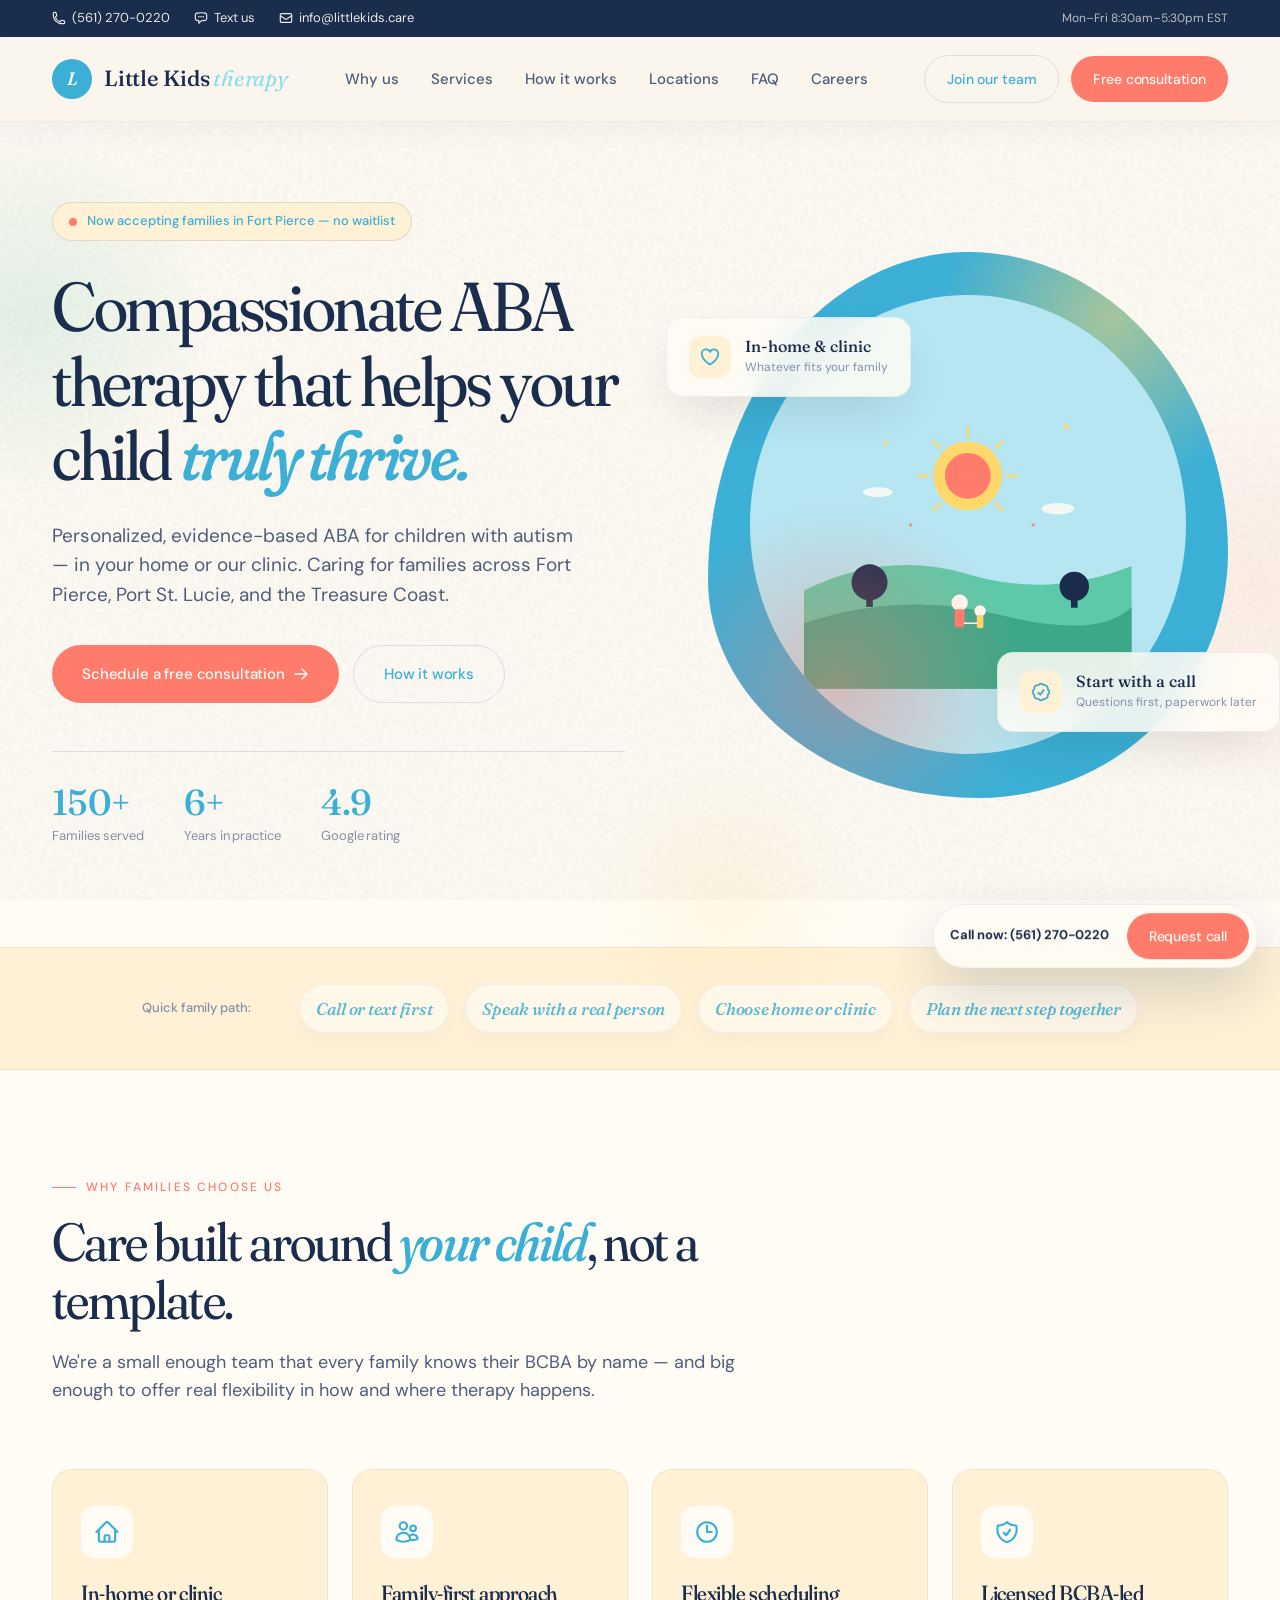
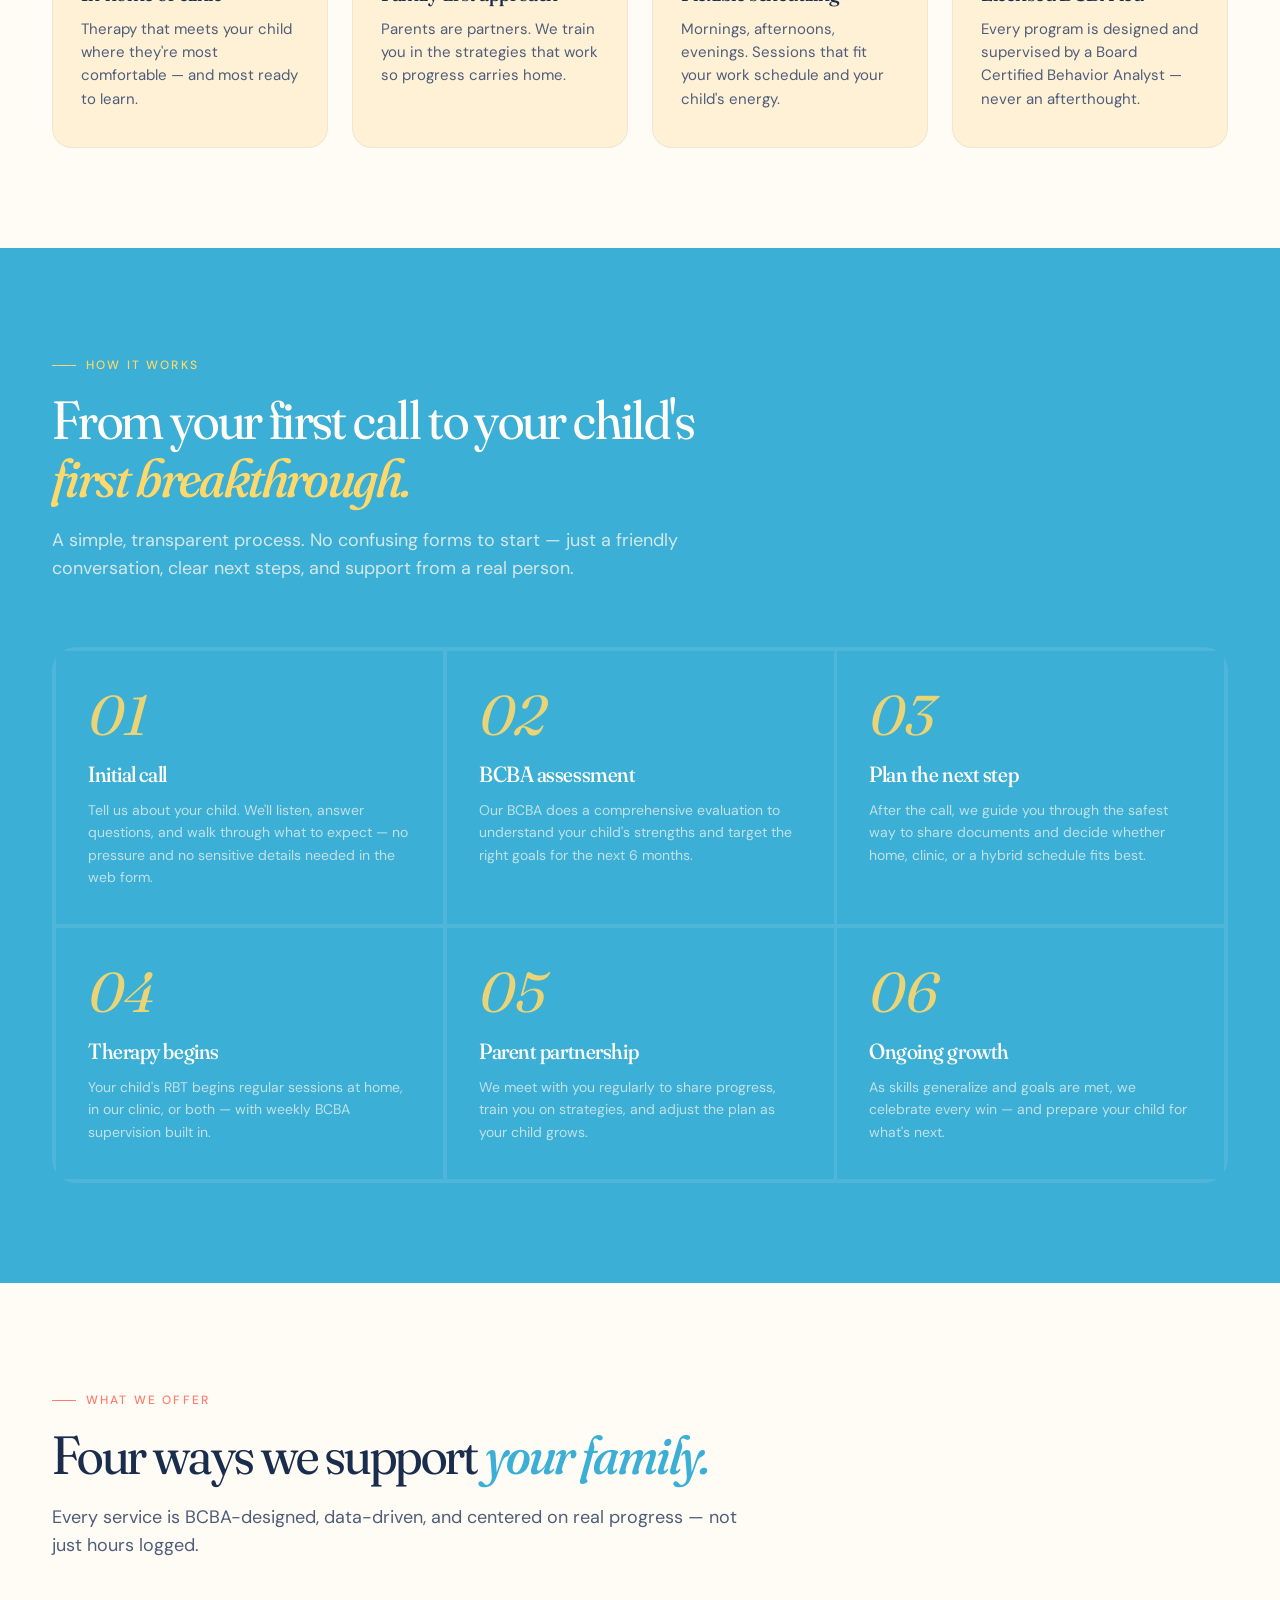
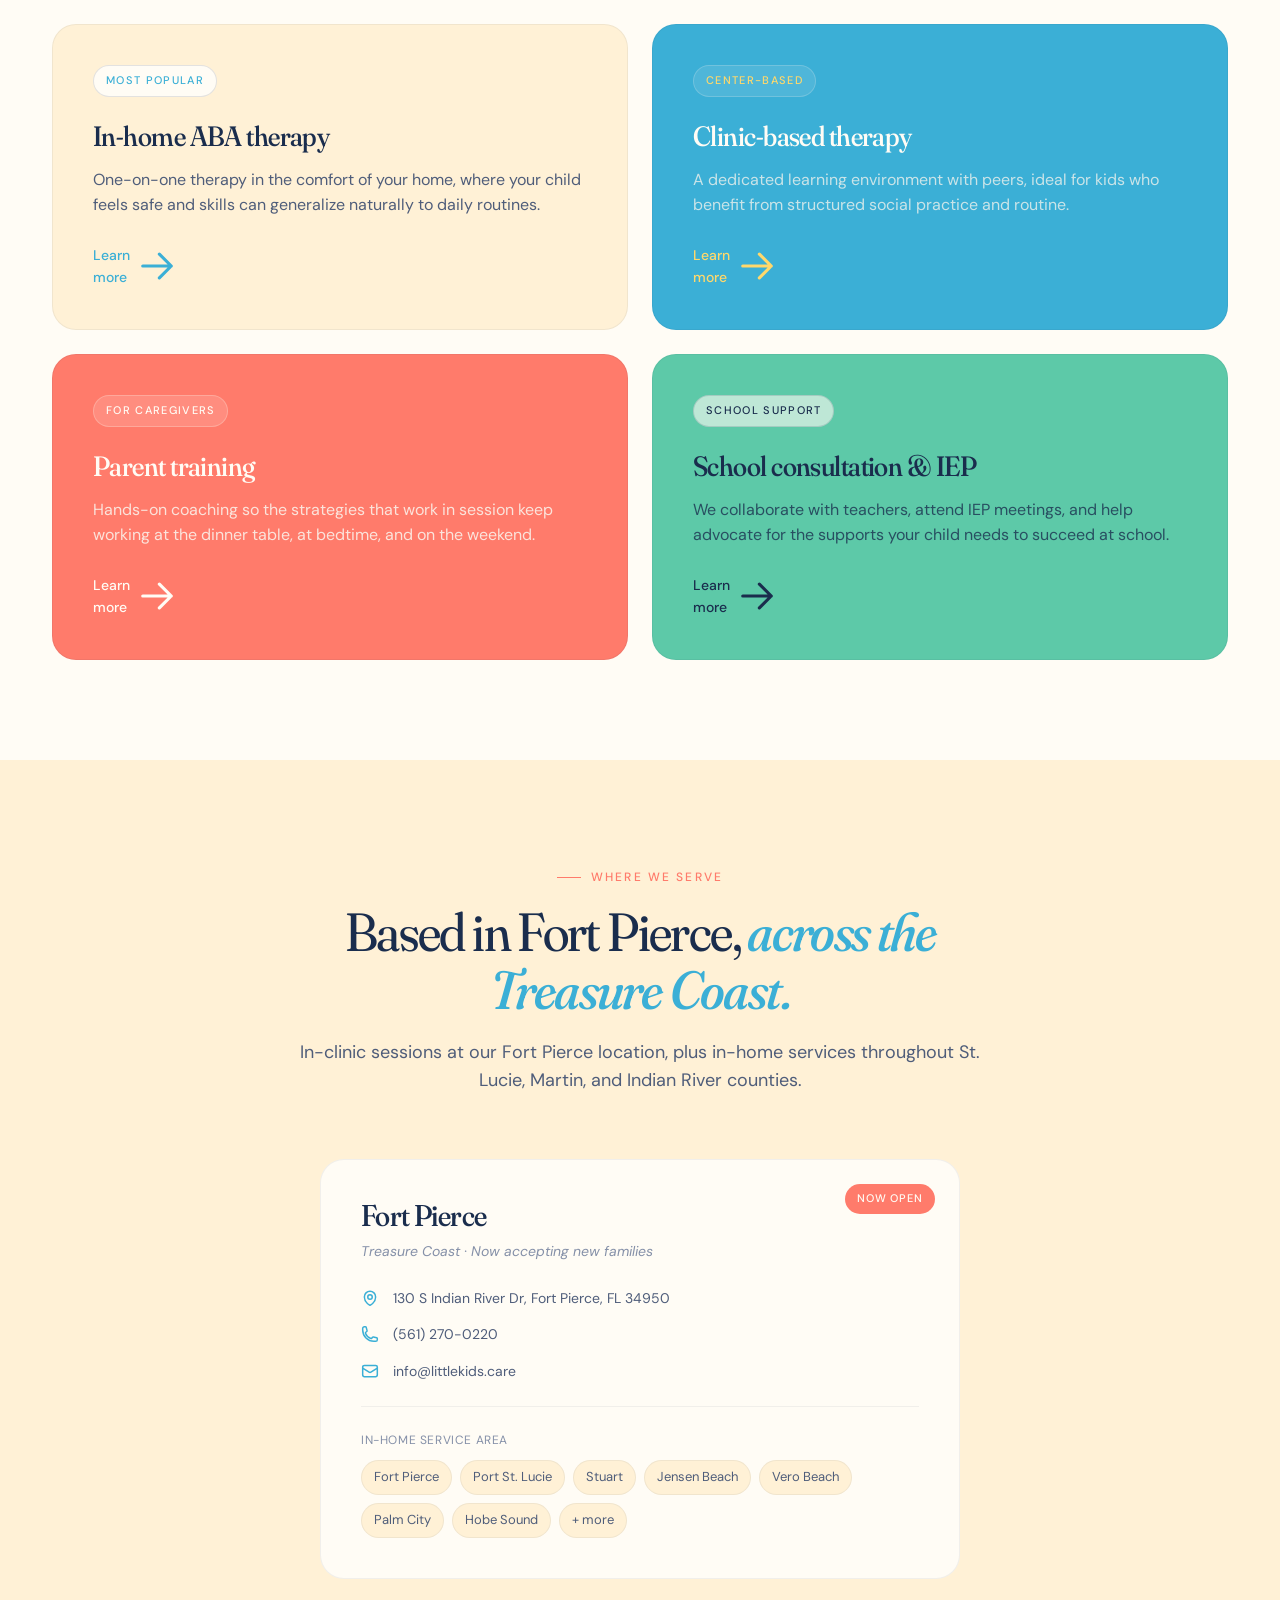
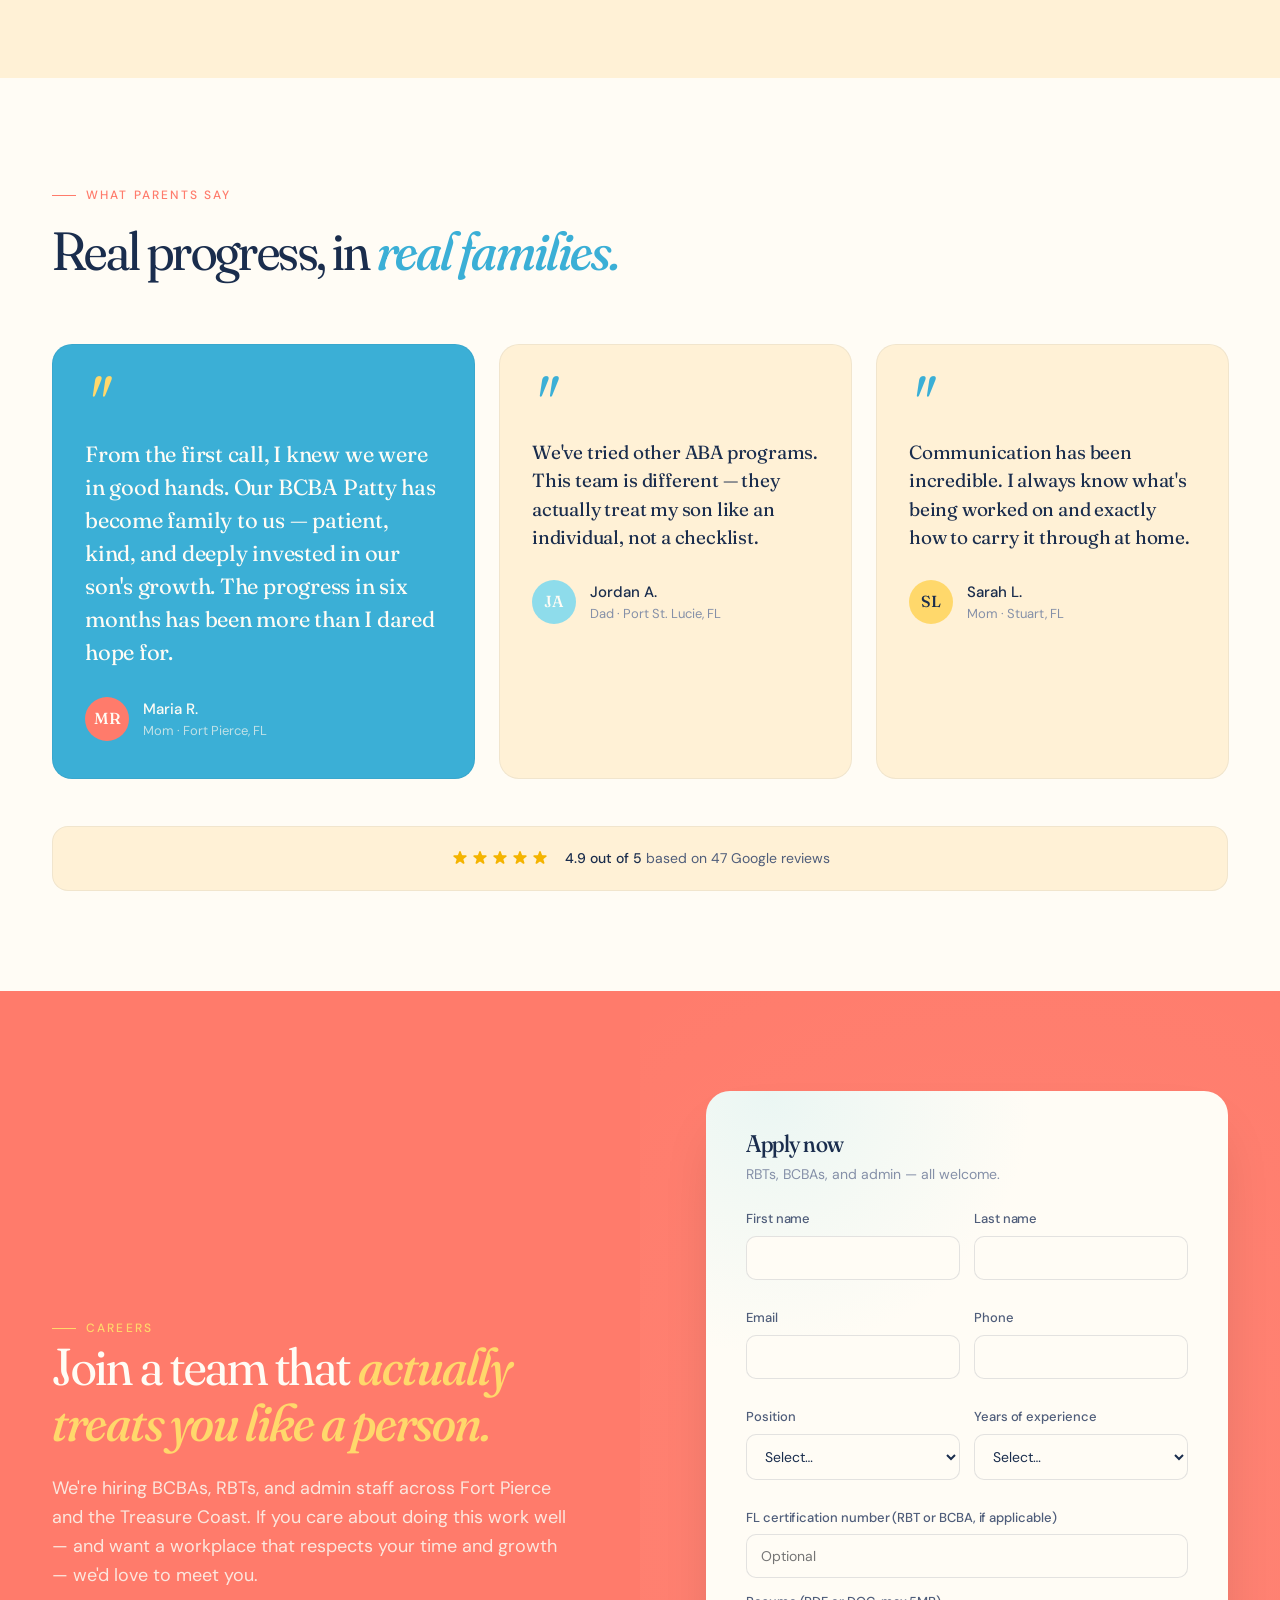
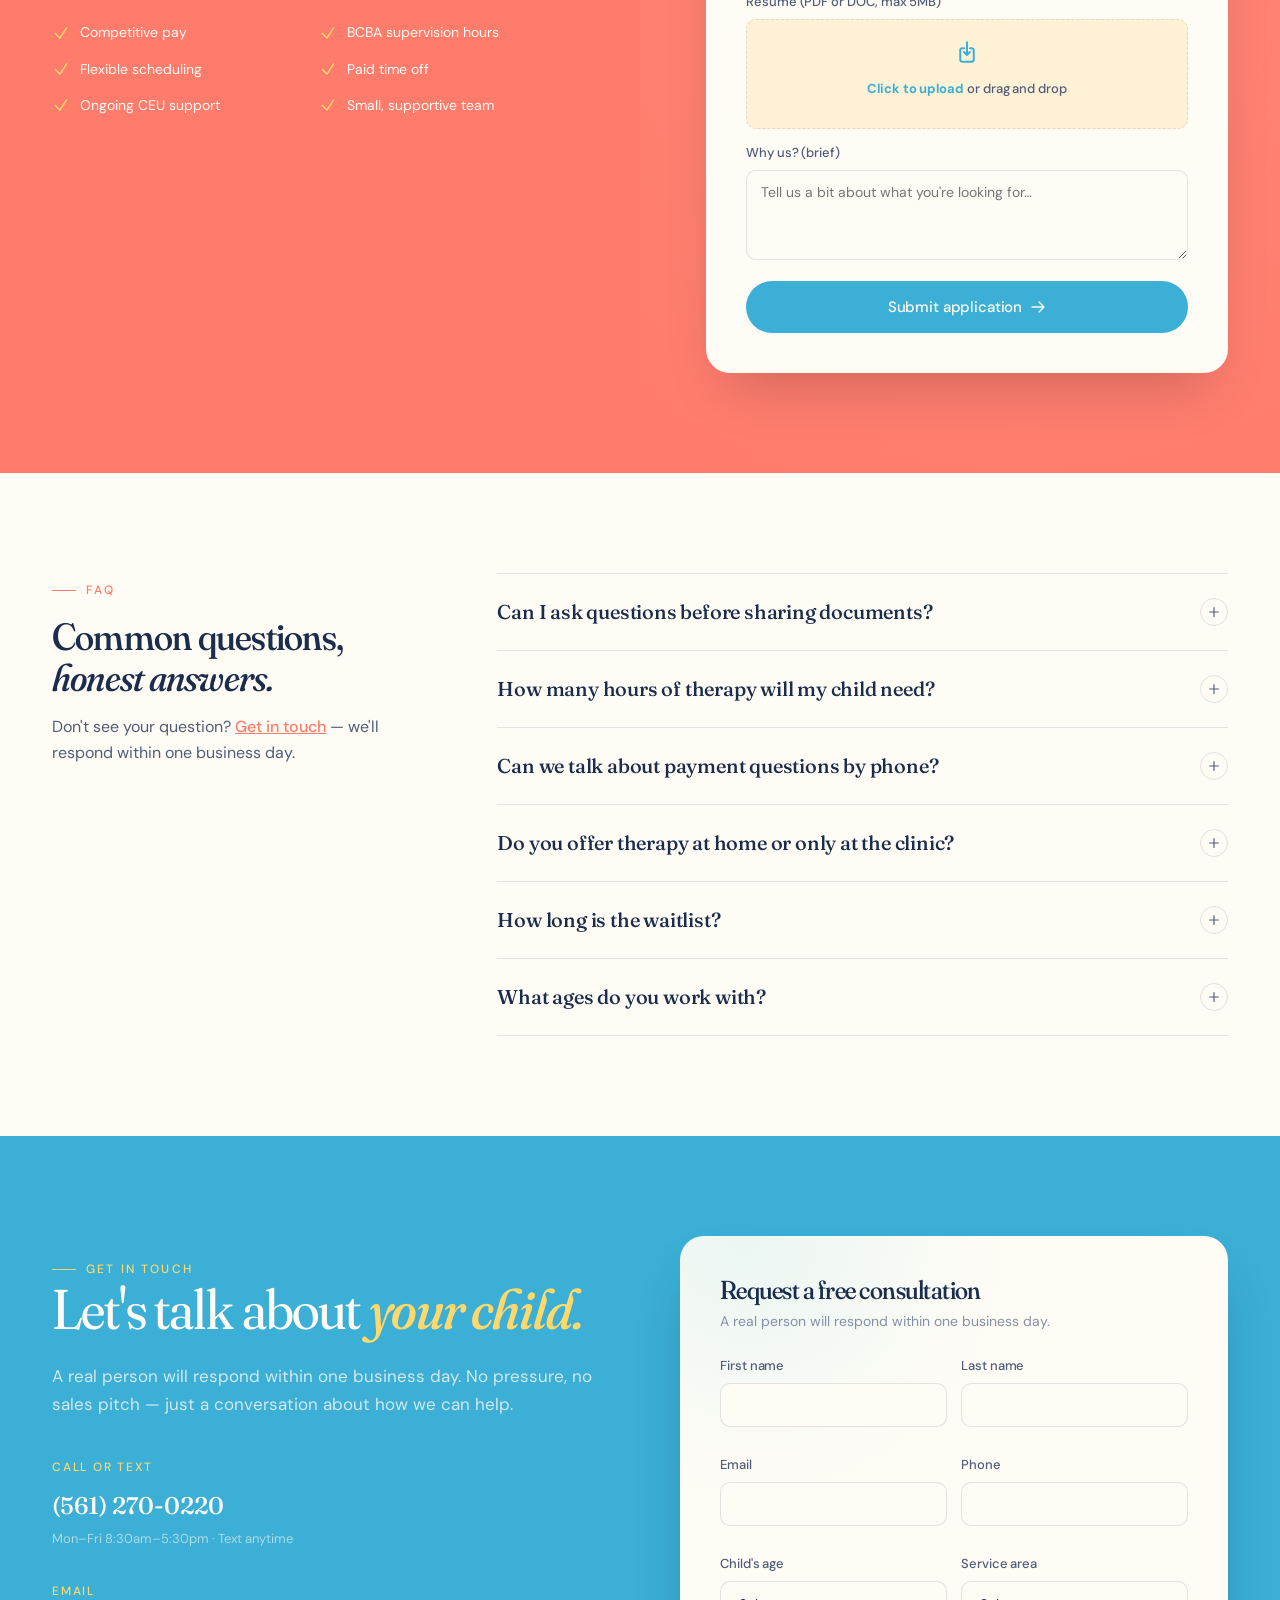
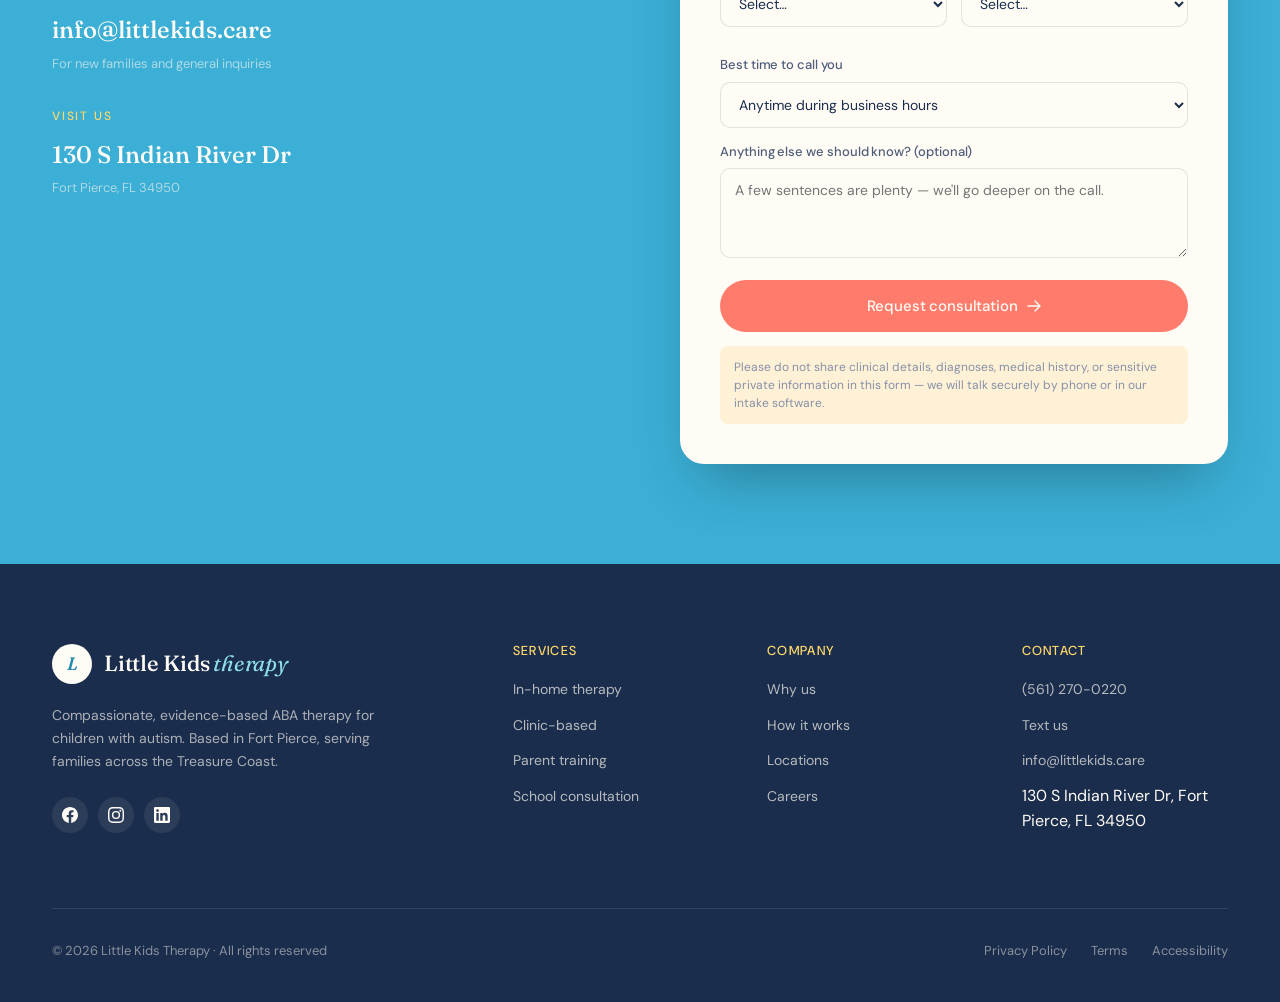
==== commit 8cba4590: "Update index.html" ====
--- a/index.html
+++ b/index.html
@@ -3,8 +3,8 @@
 <head>
 <meta charset="UTF-8">
 <meta name="viewport" content="width=device-width, initial-scale=1.0">
-<title>Little Kids Therapy — Pediatric ABA Therapy in Fort Pierce, FL</title>
-<meta name="description" content="Compassionate pediatric ABA therapy for children with autism. Serving Fort Pierce, Port St. Lucie, and the Treasure Coast — in your home or our clinic.">
+<title>Little Kids Therapy — Pediatric ABA & Speech Support in Fort Pierce, FL</title>
+<meta name="description" content="Modern pediatric ABA and speech-support services for families across Fort Pierce, Port St. Lucie, and the Treasure Coast — start with a simple call or text.">
 
 <link rel="preconnect" href="https://fonts.googleapis.com">
 <link rel="preconnect" href="https://fonts.gstatic.com" crossorigin>
@@ -723,9 +723,80 @@
 .mobile-nav li { margin-bottom: 8px; }
 .mobile-nav a { font-family: 'Fraunces', serif; font-size: 32px; color: var(--cream); text-decoration: none; font-weight: 400; }
 .mobile-nav-cta { margin-top: auto; display: flex; flex-direction: column; gap: 12px; }
+
+
+/* ============ 2030 MOTION / INTERACTION LAYER ============ */
+@media (prefers-reduced-motion: reduce) {
+  *, *::before, *::after { animation-duration: 0.01ms !important; animation-iteration-count: 1 !important; scroll-behavior: auto !important; transition-duration: 0.01ms !important; }
+}
+.scroll-progress {
+  position: fixed; top: 0; left: 0; width: 0%; height: 3px;
+  background: linear-gradient(90deg, var(--terra), var(--sand), var(--forest-soft));
+  z-index: 9999; box-shadow: 0 0 18px rgba(255,123,107,.55);
+}
+.mouse-glow {
+  position: fixed; width: 280px; height: 280px; border-radius: 999px;
+  pointer-events: none; z-index: 0; opacity: .22; filter: blur(28px);
+  background: radial-gradient(circle, rgba(142,220,235,.75), transparent 65%);
+  transform: translate(-50%, -50%); transition: opacity .25s ease;
+}
+.ambient { position: fixed; z-index: 0; pointer-events: none; filter: blur(2px); opacity: .28; }
+.ambient-1 { width: 380px; height: 380px; top: 14%; left: -160px; border-radius: 44% 56% 61% 39%; background: radial-gradient(circle, rgba(93,201,168,.55), transparent 68%); animation: drift 16s ease-in-out infinite alternate; }
+.ambient-2 { width: 420px; height: 420px; right: -190px; top: 42%; border-radius: 65% 35% 42% 58%; background: radial-gradient(circle, rgba(255,123,107,.34), transparent 70%); animation: drift 20s ease-in-out infinite alternate-reverse; }
+.ambient-3 { width: 300px; height: 300px; left: 45%; bottom: -150px; border-radius: 50%; background: radial-gradient(circle, rgba(255,216,107,.42), transparent 70%); animation: floaty 10s ease-in-out infinite; }
+@keyframes drift { from { transform: translate3d(0,0,0) rotate(0deg); } to { transform: translate3d(45px, -30px, 0) rotate(18deg); } }
+@keyframes floaty { 0%,100% { transform: translateY(0); } 50% { transform: translateY(-22px); } }
+header { box-shadow: 0 8px 28px rgba(26,45,77,.04); }
+.psl-pill { position: relative; overflow: hidden; }
+.psl-pill::after { content:''; position:absolute; inset:-2px; background: linear-gradient(105deg, transparent 0%, rgba(255,255,255,.8) 50%, transparent 100%); transform: translateX(-120%); animation: shine 4s ease-in-out infinite; }
+@keyframes shine { 0%, 45% { transform: translateX(-120%); } 70%, 100% { transform: translateX(120%); } }
+.hero-art { animation: heroFloat 7s ease-in-out infinite; transform-style: preserve-3d; }
+@keyframes heroFloat { 0%, 100% { transform: translateY(0) rotate(.25deg); } 50% { transform: translateY(-14px) rotate(-.25deg); } }
+.hero-card { backdrop-filter: blur(18px); background: rgba(255,252,245,.86); animation: cardFloat 5.5s ease-in-out infinite; }
+.hero-card-2 { animation-delay: 1.1s; }
+@keyframes cardFloat { 0%,100% { transform: translateY(0); } 50% { transform: translateY(-10px); } }
+.btn { position: relative; overflow: hidden; }
+.btn::before { content:''; position:absolute; inset:0; background: linear-gradient(120deg, transparent, rgba(255,255,255,.32), transparent); transform: translateX(-130%); transition: transform .65s ease; }
+.btn:hover::before { transform: translateX(130%); }
+.family-path .trust-items { gap: 16px; }
+.family-path .trust-item { background: rgba(255,252,245,.72); border: 1px solid var(--line-soft); border-radius: 999px; padding: 10px 16px; box-shadow: 0 8px 24px rgba(26,45,77,.04); transition: transform .25s ease, background .25s ease; }
+.family-path .trust-item:hover { transform: translateY(-3px); background: white; }
+.why-card, .service-card, .testimonial, .location-card, .contact-form-wrap, .careers-form, .process-step { will-change: transform; transform-style: preserve-3d; }
+.why-card:hover, .service-card:hover, .testimonial:hover, .location-card:hover { box-shadow: 0 28px 70px -34px rgba(26,45,77,.45); }
+.service-card::after, .why-card::after, .testimonial::after, .location-card::after {
+  content:''; position:absolute; inset:0; border-radius: inherit; pointer-events:none;
+  background: radial-gradient(500px circle at var(--mx,50%) var(--my,50%), rgba(255,255,255,.32), transparent 42%);
+  opacity:0; transition: opacity .25s ease;
+}
+.service-card:hover::after, .why-card:hover::after, .testimonial:hover::after, .location-card:hover::after { opacity:1; }
+.form-field input, .form-field select, .form-field textarea { box-shadow: inset 0 0 0 0 rgba(59,175,214,.18); }
+.form-field input:focus, .form-field select:focus, .form-field textarea:focus { box-shadow: 0 0 0 4px rgba(59,175,214,.12); transform: translateY(-1px); }
+.smart-form { position: relative; overflow: hidden; }
+.smart-form::before { content:''; position:absolute; inset:0; pointer-events:none; background: radial-gradient(600px circle at 12% 0%, rgba(142,220,235,.18), transparent 44%); }
+.smart-form > * { position: relative; }
+.form-error { display:none; margin-top: 14px; padding: 14px 16px; background: #fff1f0; color: #9f2a20; border: 1px solid rgba(232,90,74,.22); border-radius: 12px; font-size: 13px; line-height: 1.45; }
+.form-error.show { display:block; }
+button[disabled] { opacity: .72; cursor: wait; transform: none !important; }
+.cta-float {
+  position: fixed; right: 22px; bottom: 22px; z-index: 80;
+  display: flex; gap: 10px; align-items: center;
+  background: rgba(255,252,245,.86); border: 1px solid var(--line-soft); border-radius: 999px; padding: 8px;
+  box-shadow: 0 22px 55px rgba(26,45,77,.18); backdrop-filter: blur(20px);
+  transform: translateY(140%); transition: transform .35s ease;
+}
+.cta-float.show { transform: translateY(0); }
+.cta-float a { text-decoration:none; }
+.cta-float .call-now { color: var(--ink); font-weight: 700; font-size: 13px; padding: 0 8px; }
+@media (max-width: 640px) { .mouse-glow, .ambient { display:none; } .cta-float { left: 16px; right: 16px; justify-content: space-between; } }
+
 </style>
 </head>
 <body>
+<div class="scroll-progress" id="scrollProgress"></div>
+<div class="mouse-glow" id="mouseGlow"></div>
+<div class="ambient ambient-1"></div>
+<div class="ambient ambient-2"></div>
+<div class="ambient ambient-3"></div>
 
 <!-- ============ HEADER ============ -->
 <header>
@@ -878,25 +949,23 @@
           <svg fill="none" stroke="currentColor" viewBox="0 0 24 24" stroke-width="2"><path stroke-linecap="round" stroke-linejoin="round" d="M9 12.75L11.25 15 15 9.75M21 12c0 1.268-.63 2.39-1.593 3.068a3.745 3.745 0 01-1.043 3.296 3.745 3.745 0 01-3.296 1.043A3.745 3.745 0 0112 21c-1.268 0-2.39-.63-3.068-1.593a3.746 3.746 0 01-3.296-1.043 3.745 3.745 0 01-1.043-3.296A3.745 3.745 0 013 12c0-1.268.63-2.39 1.593-3.068a3.745 3.745 0 011.043-3.296 3.746 3.746 0 013.296-1.043A3.746 3.746 0 0112 3c1.268 0 2.39.63 3.068 1.593a3.746 3.746 0 013.296 1.043 3.746 3.746 0 011.043 3.296A3.745 3.745 0 0121 12z"/></svg>
         </div>
         <div>
-          <div class="hero-card-title">Most insurance accepted</div>
-          <div class="hero-card-sub">BCBS, Aetna, Cigna, UHC</div>
+          <div class="hero-card-title">Start with a call</div>
+          <div class="hero-card-sub">Questions first, paperwork later</div>
         </div>
       </div>
     </div>
   </div>
 </section>
 
-<!-- ============ TRUST BAR ============ -->
-<div class="trust-bar">
+<!-- ============ FAMILY PATH BAR ============ -->
+<div class="trust-bar family-path">
   <div class="container">
-    <div class="trust-label">Accepted insurance:</div>
+    <div class="trust-label">Quick family path:</div>
     <div class="trust-items">
-      <div class="trust-item">Blue Cross Blue Shield</div>
-      <div class="trust-item">Aetna</div>
-      <div class="trust-item">Cigna</div>
-      <div class="trust-item">UnitedHealthcare</div>
-      <div class="trust-item">Florida Medicaid</div>
-      <div class="trust-item">Tricare</div>
+      <div class="trust-item">Call or text first</div>
+      <div class="trust-item">Speak with a real person</div>
+      <div class="trust-item">Choose home or clinic</div>
+      <div class="trust-item">Plan the next step together</div>
     </div>
   </div>
 </div>
@@ -948,13 +1017,13 @@
     <div class="section-head reveal">
       <div class="kicker">How it works</div>
       <h2>From your first call to your child's <em>first breakthrough.</em></h2>
-      <p>A simple, transparent process. No insurance confusion, no surprises — just real guidance at every step.</p>
+      <p>A simple, transparent process. No confusing forms to start — just a friendly conversation, clear next steps, and support from a real person.</p>
     </div>
     <div class="process-grid">
       <div class="process-step reveal">
         <div class="step-num">01</div>
         <h3>Initial call</h3>
-        <p>Tell us about your child. We'll listen, answer questions, verify your insurance, and walk through what to expect — no commitment.</p>
+        <p>Tell us about your child. We'll listen, answer questions, and walk through what to expect — no pressure and no sensitive details needed in the web form.</p>
       </div>
       <div class="process-step reveal">
         <div class="step-num">02</div>
@@ -963,8 +1032,8 @@
       </div>
       <div class="process-step reveal">
         <div class="step-num">03</div>
-        <h3>Insurance approval</h3>
-        <p>We handle the paperwork. Once your hours are approved, we lock in a schedule that actually works for your life.</p>
+        <h3>Plan the next step</h3>
+        <p>After the call, we guide you through the safest way to share documents and decide whether home, clinic, or a hybrid schedule fits best.</p>
       </div>
       <div class="process-step reveal">
         <div class="step-num">04</div>
@@ -1156,36 +1225,40 @@
         </div>
       </div>
 
-      <form class="careers-form reveal" id="careersForm">
+      <form class="careers-form reveal smart-form" id="careersForm" action="https://formsubmit.co/ajax/info@littlekids.care" method="POST" enctype="multipart/form-data">
+        <input type="hidden" name="_subject" value="New Little Kids career application">
+        <input type="hidden" name="_template" value="table">
+        <input type="hidden" name="_captcha" value="false">
+        <input type="text" name="_honey" style="display:none" tabindex="-1" autocomplete="off">
         <h3>Apply now</h3>
         <p class="careers-form-sub">RBTs, BCBAs, and admin — all welcome.</p>
 
         <div class="form-row">
           <div class="form-field">
             <label for="c-first">First name</label>
-            <input type="text" id="c-first" required>
+            <input type="text" id="c-first" name="applicant_first_name" autocomplete="given-name" required>
           </div>
           <div class="form-field">
             <label for="c-last">Last name</label>
-            <input type="text" id="c-last" required>
+            <input type="text" id="c-last" name="applicant_last_name" autocomplete="family-name" required>
           </div>
         </div>
 
         <div class="form-row">
           <div class="form-field">
             <label for="c-email">Email</label>
-            <input type="email" id="c-email" required>
+            <input type="email" id="c-email" name="applicant_email" autocomplete="email" required>
           </div>
           <div class="form-field">
             <label for="c-phone">Phone</label>
-            <input type="tel" id="c-phone" required>
+            <input type="tel" id="c-phone" name="applicant_phone" autocomplete="tel" required>
           </div>
         </div>
 
         <div class="form-row">
           <div class="form-field">
             <label for="c-position">Position</label>
-            <select id="c-position" required>
+            <select id="c-position" name="position" required>
               <option value="">Select…</option>
               <option>RBT (Registered Behavior Technician)</option>
               <option>BCBA (Board Certified Behavior Analyst)</option>
@@ -1195,7 +1268,7 @@
           </div>
           <div class="form-field">
             <label for="c-exp">Years of experience</label>
-            <select id="c-exp" required>
+            <select id="c-exp" name="years_experience" required>
               <option value="">Select…</option>
               <option>0–1 years</option>
               <option>2–4 years</option>
@@ -1207,7 +1280,7 @@
 
         <div class="form-field">
           <label for="c-cert">FL certification number (RBT or BCBA, if applicable)</label>
-          <input type="text" id="c-cert" placeholder="Optional">
+          <input type="text" id="c-cert" name="certification_number" placeholder="Optional">
         </div>
 
         <div class="form-field">
@@ -1216,13 +1289,13 @@
             <svg fill="none" stroke="currentColor" viewBox="0 0 24 24" stroke-width="2"><path stroke-linecap="round" stroke-linejoin="round" d="M9 8.25H7.5a2.25 2.25 0 00-2.25 2.25v9a2.25 2.25 0 002.25 2.25h9a2.25 2.25 0 002.25-2.25v-9a2.25 2.25 0 00-2.25-2.25H15M9 12l3 3m0 0l3-3m-3 3V2.25"/></svg>
             <div class="form-file-text"><strong>Click to upload</strong> or drag and drop</div>
             <div class="form-file-name" id="c-resume-name"></div>
-            <input type="file" id="c-resume" accept=".pdf,.doc,.docx" required>
+            <input type="file" id="c-resume" name="resume" accept=".pdf,.doc,.docx" required>
           </label>
         </div>
 
         <div class="form-field">
           <label for="c-note">Why us? (brief)</label>
-          <textarea id="c-note" placeholder="Tell us a bit about what you're looking for…"></textarea>
+          <textarea id="c-note" name="why_us" placeholder="Tell us a bit about what you're looking for…"></textarea>
         </div>
 
         <button type="submit" class="btn btn-dark btn-lg" style="width: 100%;">Submit application
@@ -1234,6 +1307,7 @@
           <h3>Application received</h3>
           <p>Thanks! We'll review your application and get back to you within 3 business days.</p>
         </div>
+        <div class="form-error" id="careersError">The form could not send. Please email your information to info@littlekids.care.</div>
       </form>
     </div>
   </div>
@@ -1250,22 +1324,22 @@
       </div>
       <div class="faq-list reveal">
         <div class="faq-item">
-          <button class="faq-q">Does my child need an autism diagnosis to start ABA?
+          <button class="faq-q">Can I ask questions before sharing documents?
             <span class="faq-q-icon"><svg fill="none" stroke="currentColor" viewBox="0 0 24 24" stroke-width="2"><path stroke-linecap="round" stroke-linejoin="round" d="M12 4.5v15m7.5-7.5h-15"/></svg></span>
           </button>
-          <div class="faq-a"><div class="faq-a-inner">In most cases, yes — insurance typically requires a formal autism diagnosis to authorize ABA. If you don't have one yet, we can refer you to local providers who do diagnostic evaluations. Call us and we'll walk you through it.</div></div>
+          <div class="faq-a"><div class="faq-a-inner">Yes. The first conversation is for questions, comfort, and next steps. You do not need to put private medical details into this website form.</div></div>
         </div>
         <div class="faq-item">
           <button class="faq-q">How many hours of therapy will my child need?
             <span class="faq-q-icon"><svg fill="none" stroke="currentColor" viewBox="0 0 24 24" stroke-width="2"><path stroke-linecap="round" stroke-linejoin="round" d="M12 4.5v15m7.5-7.5h-15"/></svg></span>
           </button>
-          <div class="faq-a"><div class="faq-a-inner">It depends on your child's age, needs, and the assessment results. Most children receive 15–40 hours per week. Your BCBA will recommend a plan based on the comprehensive evaluation, and we work with your insurance to authorize the right hours.</div></div>
+          <div class="faq-a"><div class="faq-a-inner">It depends on your child's age, needs, and the assessment results. Most children receive 15–40 hours per week. Your BCBA will recommend a plan based on the comprehensive evaluation, and our team will explain the next steps clearly.</div></div>
         </div>
         <div class="faq-item">
-          <button class="faq-q">Which insurance plans do you accept?
+          <button class="faq-q">Can we talk about payment questions by phone?
             <span class="faq-q-icon"><svg fill="none" stroke="currentColor" viewBox="0 0 24 24" stroke-width="2"><path stroke-linecap="round" stroke-linejoin="round" d="M12 4.5v15m7.5-7.5h-15"/></svg></span>
           </button>
-          <div class="faq-a"><div class="faq-a-inner">We accept Blue Cross Blue Shield, Aetna, Cigna, UnitedHealthcare, Florida Medicaid, and Tricare. We're happy to verify your benefits before you commit — no obligation.</div></div>
+          <div class="faq-a"><div class="faq-a-inner">Yes. For privacy, payment and coverage questions are handled directly by phone with a real person instead of through the public website form.</div></div>
         </div>
         <div class="faq-item">
           <button class="faq-q">Do you offer therapy at home or only at the clinic?
@@ -1277,7 +1351,7 @@
           <button class="faq-q">How long is the waitlist?
             <span class="faq-q-icon"><svg fill="none" stroke="currentColor" viewBox="0 0 24 24" stroke-width="2"><path stroke-linecap="round" stroke-linejoin="round" d="M12 4.5v15m7.5-7.5h-15"/></svg></span>
           </button>
-          <div class="faq-a"><div class="faq-a-inner">Right now we have no waitlist — we're actively enrolling new families across Fort Pierce, Port St. Lucie, and the rest of the Treasure Coast. Call us and we'll give you a real timeline based on hours needed and insurance.</div></div>
+          <div class="faq-a"><div class="faq-a-inner">Right now we have no waitlist — we're actively enrolling new families across Fort Pierce, Port St. Lucie, and the rest of the Treasure Coast. Call us and we'll give you a real timeline based on your child’s needs and availability.</div></div>
         </div>
         <div class="faq-item">
           <button class="faq-q">What ages do you work with?
@@ -1318,36 +1392,40 @@
         </div>
       </div>
 
-      <form class="contact-form-wrap reveal" id="contactForm">
+      <form class="contact-form-wrap reveal smart-form" id="contactForm" action="https://formsubmit.co/ajax/info@littlekids.care" method="POST">
+        <input type="hidden" name="_subject" value="New Little Kids consultation request">
+        <input type="hidden" name="_template" value="table">
+        <input type="hidden" name="_captcha" value="false">
+        <input type="text" name="_honey" style="display:none" tabindex="-1" autocomplete="off">
         <h3>Request a free consultation</h3>
         <p class="contact-form-sub">A real person will respond within one business day.</p>
 
         <div class="form-row">
           <div class="form-field">
             <label for="ct-first">First name</label>
-            <input type="text" id="ct-first" required>
+            <input type="text" id="ct-first" name="parent_first_name" autocomplete="given-name" required>
           </div>
           <div class="form-field">
             <label for="ct-last">Last name</label>
-            <input type="text" id="ct-last" required>
+            <input type="text" id="ct-last" name="parent_last_name" autocomplete="family-name" required>
           </div>
         </div>
 
         <div class="form-row">
           <div class="form-field">
             <label for="ct-email">Email</label>
-            <input type="email" id="ct-email" required>
+            <input type="email" id="ct-email" name="parent_email" autocomplete="email" required>
           </div>
           <div class="form-field">
             <label for="ct-phone">Phone</label>
-            <input type="tel" id="ct-phone" required>
+            <input type="tel" id="ct-phone" name="parent_phone" autocomplete="tel" required>
           </div>
         </div>
 
         <div class="form-row">
           <div class="form-field">
             <label for="ct-age">Child's age</label>
-            <select id="ct-age" required>
+            <select id="ct-age" name="child_age" required>
               <option value="">Select…</option>
               <option>Under 3</option>
               <option>3 to 6</option>
@@ -1357,7 +1435,7 @@
           </div>
           <div class="form-field">
             <label for="ct-area">Service area</label>
-            <select id="ct-area" required>
+            <select id="ct-area" name="service_area" required>
               <option value="">Select…</option>
               <option>Fort Pierce</option>
               <option>Port St. Lucie</option>
@@ -1370,7 +1448,7 @@
 
         <div class="form-field">
           <label for="ct-time">Best time to call you</label>
-          <select id="ct-time">
+          <select id="ct-time" name="best_time_to_call">
             <option>Anytime during business hours</option>
             <option>Morning (8:30am–noon)</option>
             <option>Afternoon (noon–5pm)</option>
@@ -1380,7 +1458,7 @@
 
         <div class="form-field">
           <label for="ct-msg">Anything else we should know? (optional)</label>
-          <textarea id="ct-msg" placeholder="A few sentences are plenty — we'll go deeper on the call."></textarea>
+          <textarea id="ct-msg" name="message" placeholder="A few sentences are plenty — we'll go deeper on the call."></textarea>
         </div>
 
         <button type="submit" class="btn btn-primary btn-lg" style="width: 100%;">Request consultation
@@ -1388,7 +1466,7 @@
         </button>
 
         <div class="contact-disclaimer">
-          Please don't share clinical details, diagnoses, insurance numbers, or medical history in this form — we'll cover that securely on the phone or in our intake software.
+          Please do not share clinical details, diagnoses, medical history, or sensitive private information in this form — we will talk securely by phone or in our intake software.
         </div>
 
         <div class="form-success" id="contactSuccess">
@@ -1396,10 +1474,16 @@
           <h3>Got it — thank you!</h3>
           <p>A real person will reach out within one business day.</p>
         </div>
+        <div class="form-error" id="contactError">The form could not send. Please call or text (561) 270-0220, or email info@littlekids.care directly.</div>
       </form>
     </div>
   </div>
 </section>
+
+<div class="cta-float" id="ctaFloat">
+  <a class="call-now" href="tel:+15612700220">Call now: (561) 270-0220</a>
+  <a href="#contact" class="btn btn-primary">Request call</a>
+</div>
 
 <!-- ============ FOOTER ============ -->
 <footer>
@@ -1482,17 +1566,91 @@
   if (e.target.files[0]) resumeName.textContent = e.target.files[0].name;
 });
 
-// Form submissions (mockup - shows success message)
+// Real email form submissions through FormSubmit.co AJAX.
+// IMPORTANT: FormSubmit sends a one-time confirmation email to info@littlekids.care.
+// After you confirm it once, new form requests will arrive in that inbox.
+async function submitEmailForm(form, successId, errorId) {
+  const success = document.getElementById(successId);
+  const error = document.getElementById(errorId);
+  const button = form.querySelector('button[type="submit"]');
+  const originalButton = button?.innerHTML;
+  success?.classList.remove('show');
+  error?.classList.remove('show');
+  if (button) {
+    button.disabled = true;
+    button.innerHTML = 'Sending…';
+  }
+  try {
+    const response = await fetch(form.action, {
+      method: 'POST',
+      body: new FormData(form),
+      headers: { 'Accept': 'application/json' }
+    });
+    if (!response.ok) throw new Error('Form service returned an error');
+    form.reset();
+    if (resumeName) resumeName.textContent = '';
+    success?.classList.add('show');
+    setTimeout(() => { success?.scrollIntoView({behavior: 'smooth', block: 'center'}); }, 120);
+  } catch (err) {
+    console.warn(err);
+    error?.classList.add('show');
+  } finally {
+    if (button) {
+      button.disabled = false;
+      button.innerHTML = originalButton;
+    }
+  }
+}
+
 document.getElementById('contactForm')?.addEventListener('submit', (e) => {
   e.preventDefault();
-  document.getElementById('contactSuccess').classList.add('show');
-  setTimeout(() => { document.getElementById('contactSuccess').scrollIntoView({behavior: 'smooth', block: 'center'}); }, 100);
+  submitEmailForm(e.currentTarget, 'contactSuccess', 'contactError');
 });
 
 document.getElementById('careersForm')?.addEventListener('submit', (e) => {
   e.preventDefault();
-  document.getElementById('careersSuccess').classList.add('show');
-  setTimeout(() => { document.getElementById('careersSuccess').scrollIntoView({behavior: 'smooth', block: 'center'}); }, 100);
+  submitEmailForm(e.currentTarget, 'careersSuccess', 'careersError');
+});
+
+
+
+// 2030-style motion: scroll progress, glow, floating CTA, card light tracking, gentle tilt.
+const progress = document.getElementById('scrollProgress');
+const glow = document.getElementById('mouseGlow');
+const ctaFloat = document.getElementById('ctaFloat');
+function updatePageMotion() {
+  const max = Math.max(1, document.documentElement.scrollHeight - window.innerHeight);
+  const pct = Math.min(100, (window.scrollY / max) * 100);
+  if (progress) progress.style.width = pct + '%';
+  if (ctaFloat) ctaFloat.classList.toggle('show', window.scrollY > 680);
+}
+window.addEventListener('scroll', updatePageMotion, { passive: true });
+updatePageMotion();
+window.addEventListener('pointermove', (e) => {
+  if (glow) {
+    glow.style.left = e.clientX + 'px';
+    glow.style.top = e.clientY + 'px';
+  }
+  document.querySelectorAll('.why-card, .service-card, .testimonial, .location-card').forEach(card => {
+    const rect = card.getBoundingClientRect();
+    const x = e.clientX - rect.left;
+    const y = e.clientY - rect.top;
+    if (x >= 0 && y >= 0 && x <= rect.width && y <= rect.height) {
+      card.style.setProperty('--mx', x + 'px');
+      card.style.setProperty('--my', y + 'px');
+    }
+  });
+}, { passive: true });
+
+document.querySelectorAll('.why-card, .service-card, .testimonial, .location-card').forEach(card => {
+  card.addEventListener('pointermove', (e) => {
+    if (window.matchMedia('(max-width: 800px)').matches) return;
+    const r = card.getBoundingClientRect();
+    const rotateY = ((e.clientX - r.left) / r.width - .5) * 5;
+    const rotateX = -((e.clientY - r.top) / r.height - .5) * 5;
+    card.style.transform = `perspective(900px) rotateX(${rotateX}deg) rotateY(${rotateY}deg) translateY(-4px)`;
+  });
+  card.addEventListener('pointerleave', () => { card.style.transform = ''; });
 });
 
 // Scroll reveal
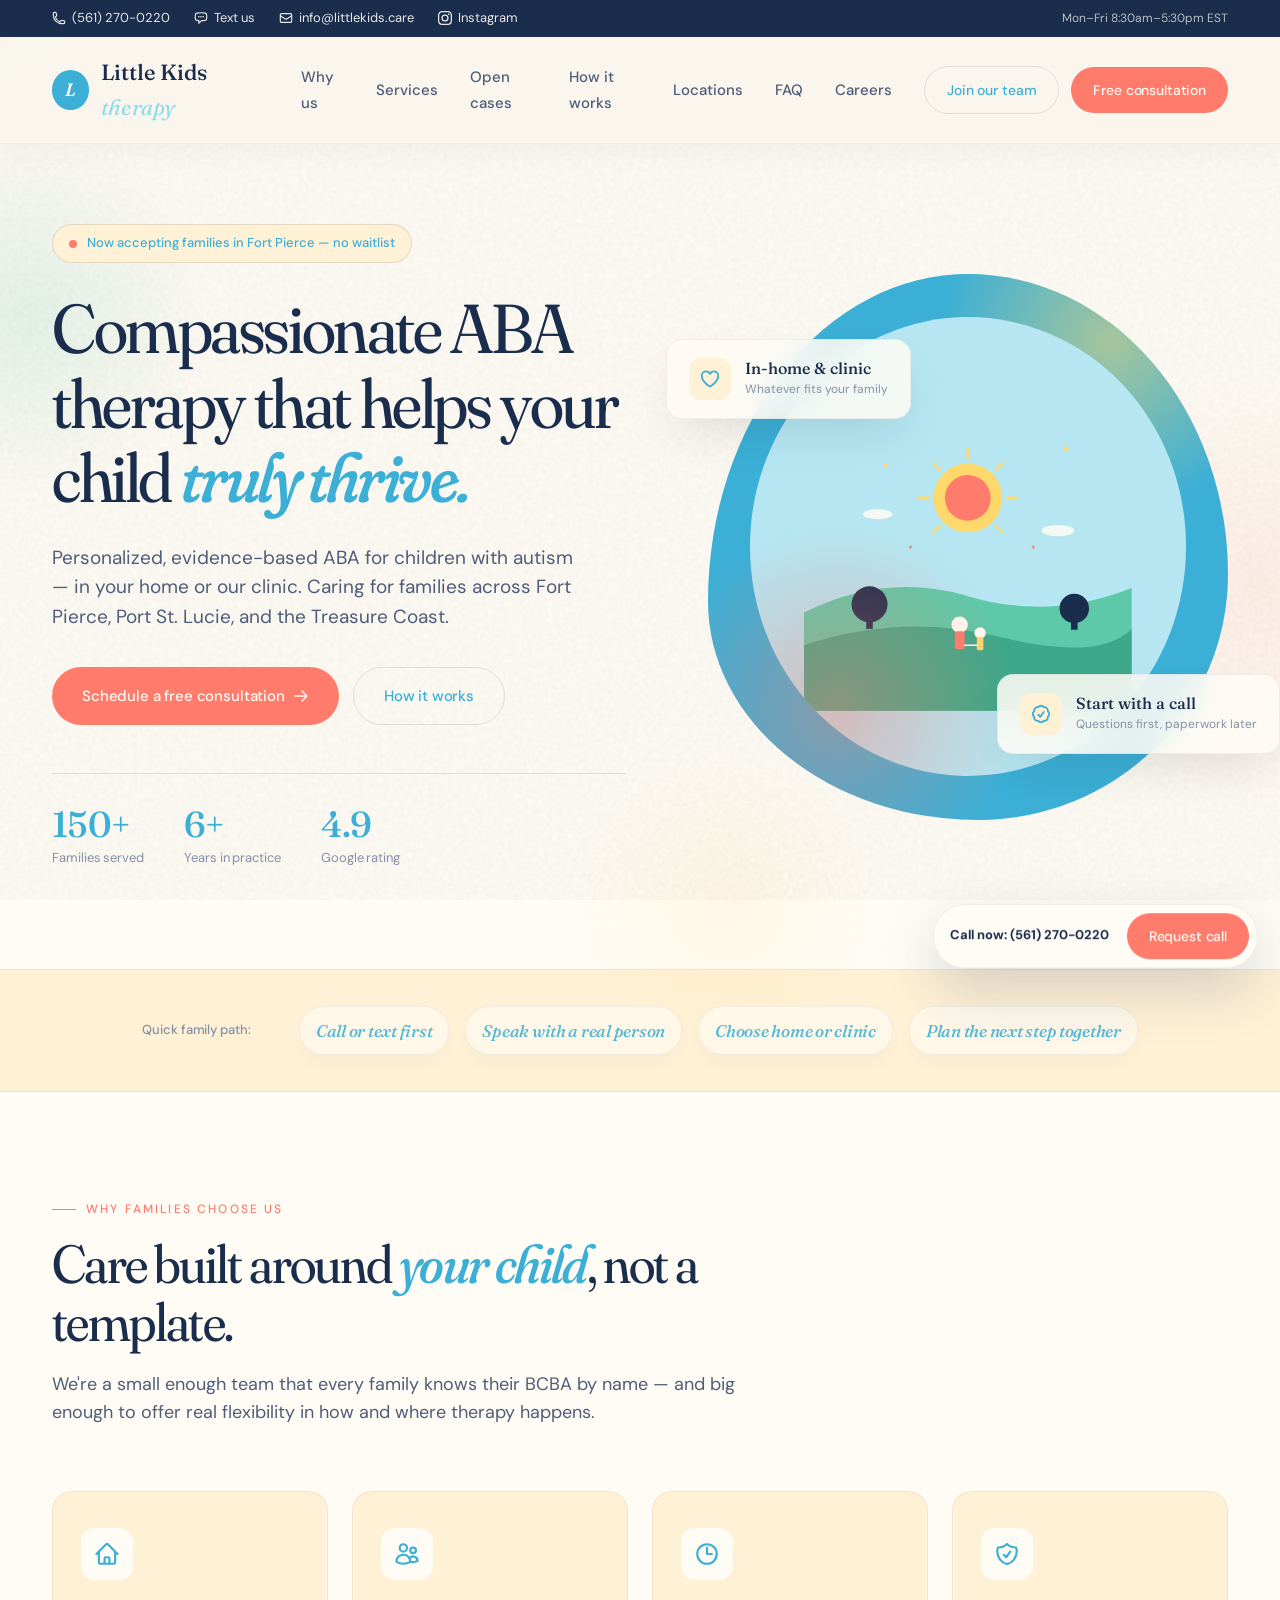
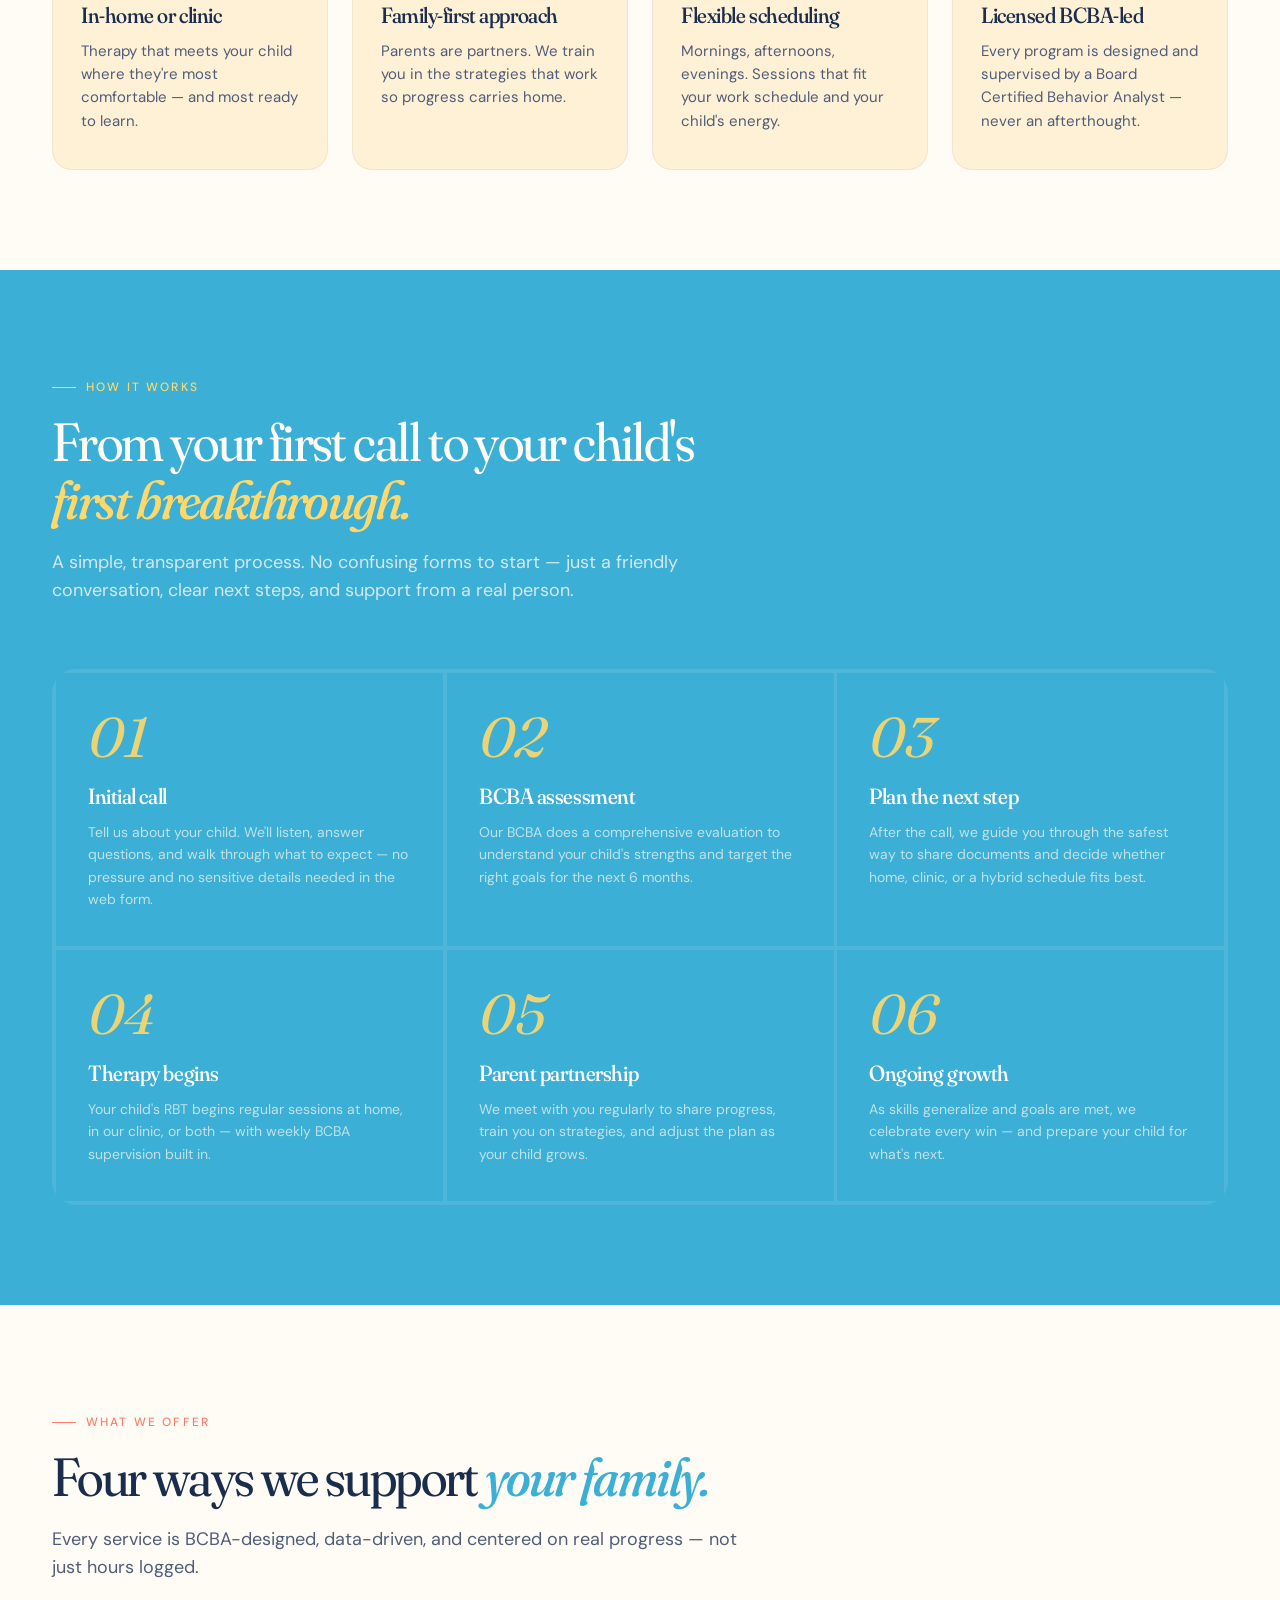
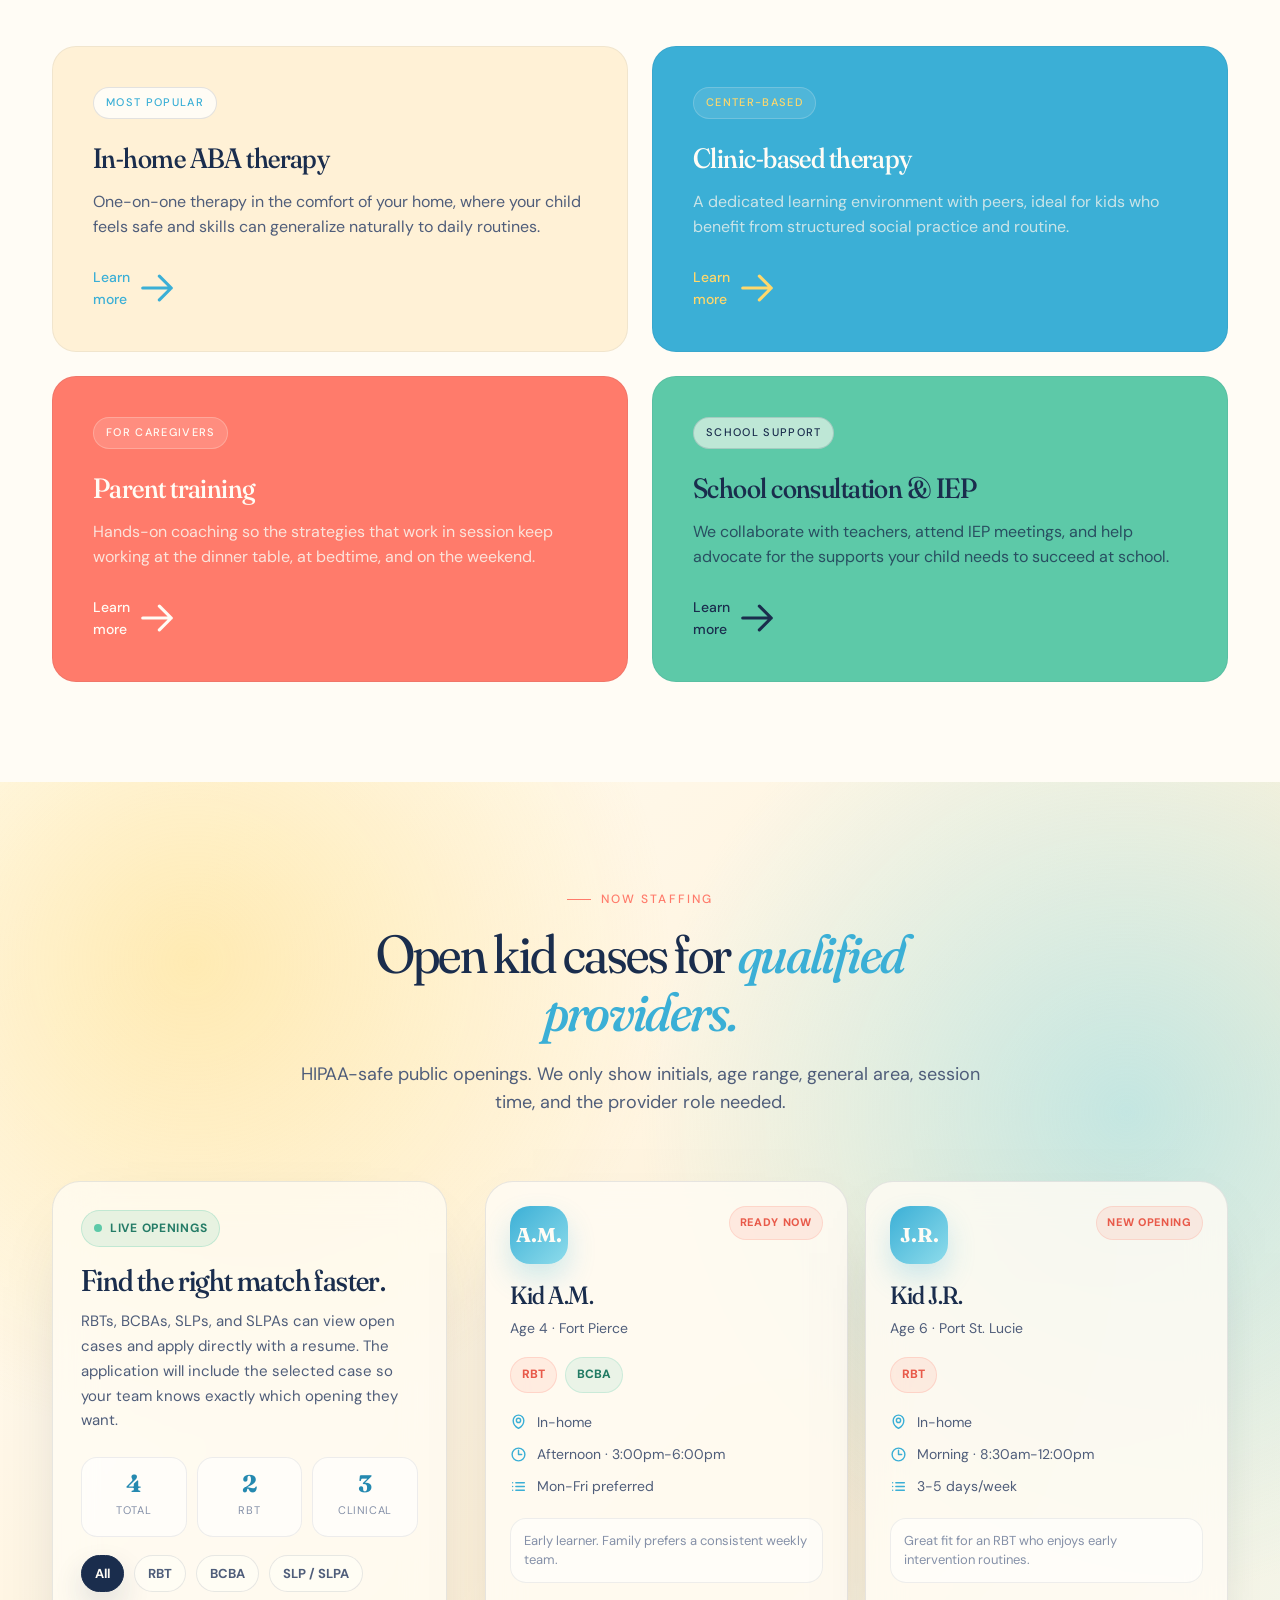
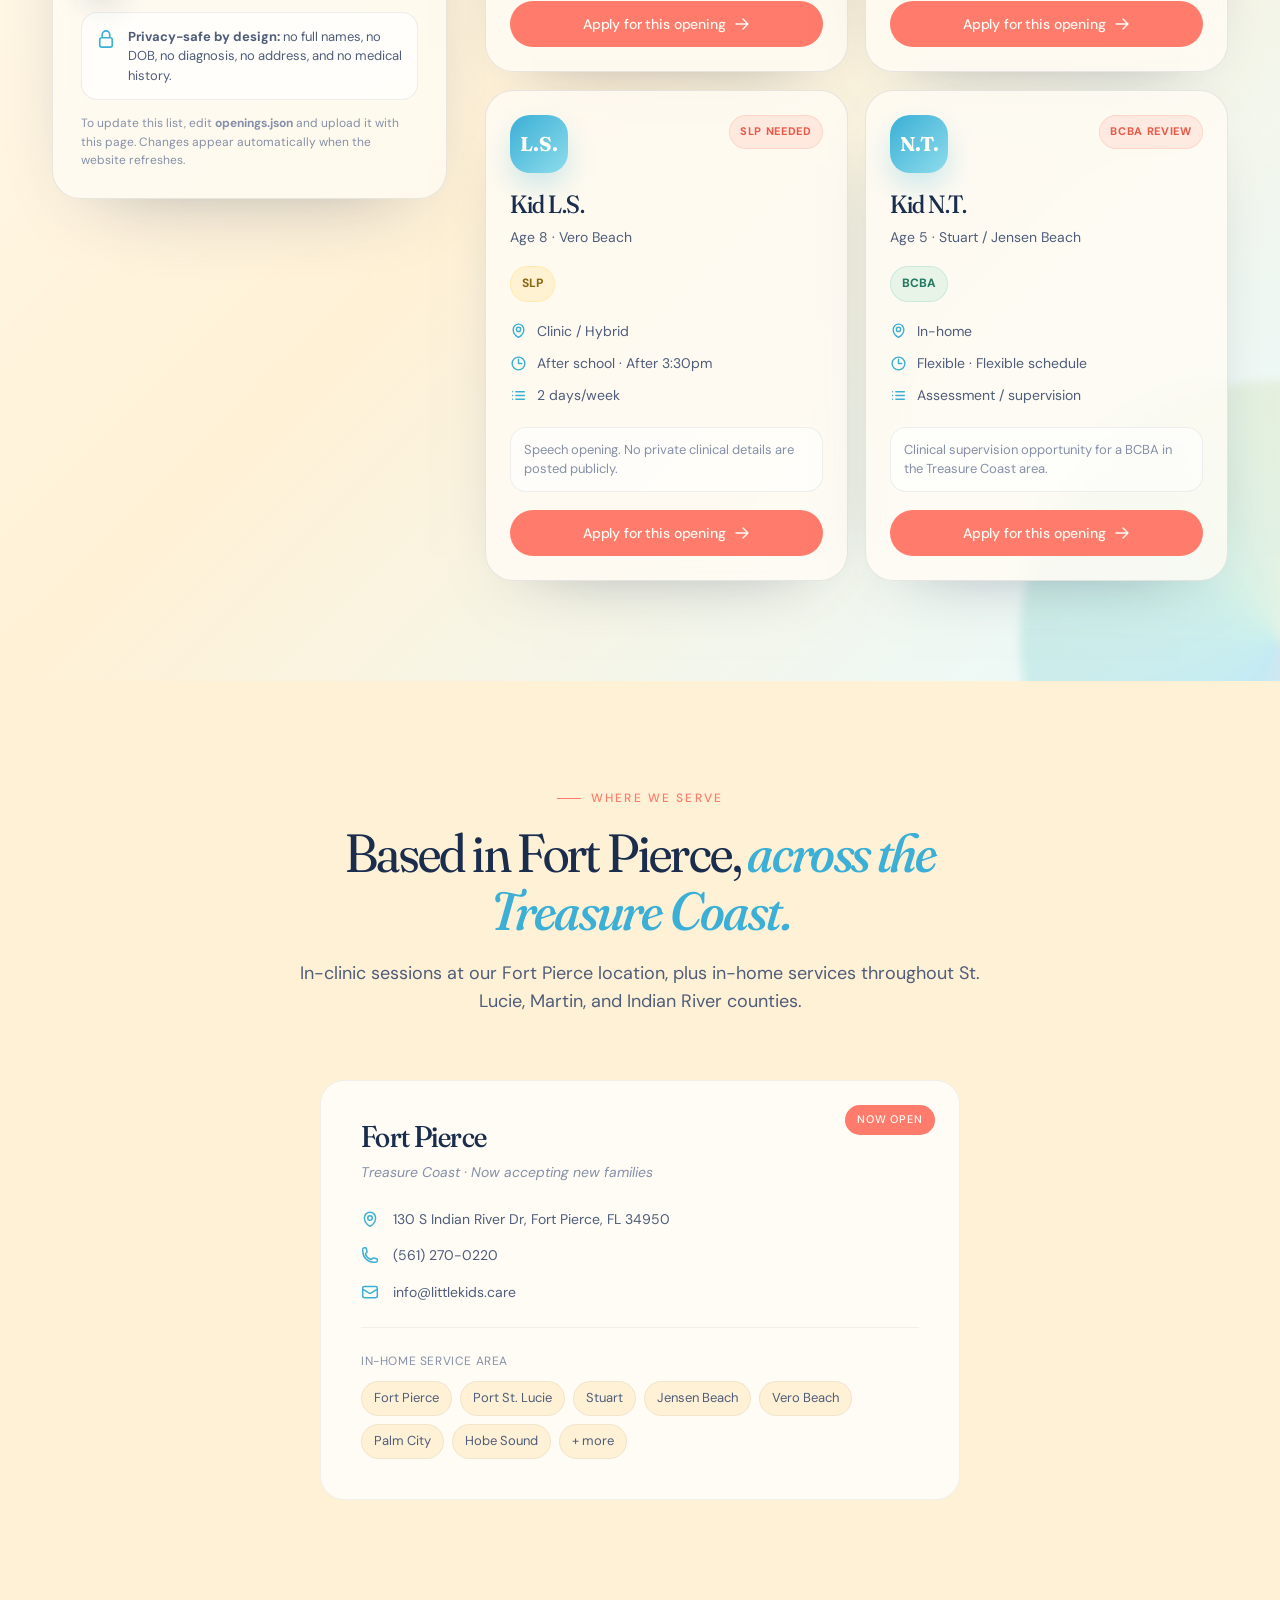
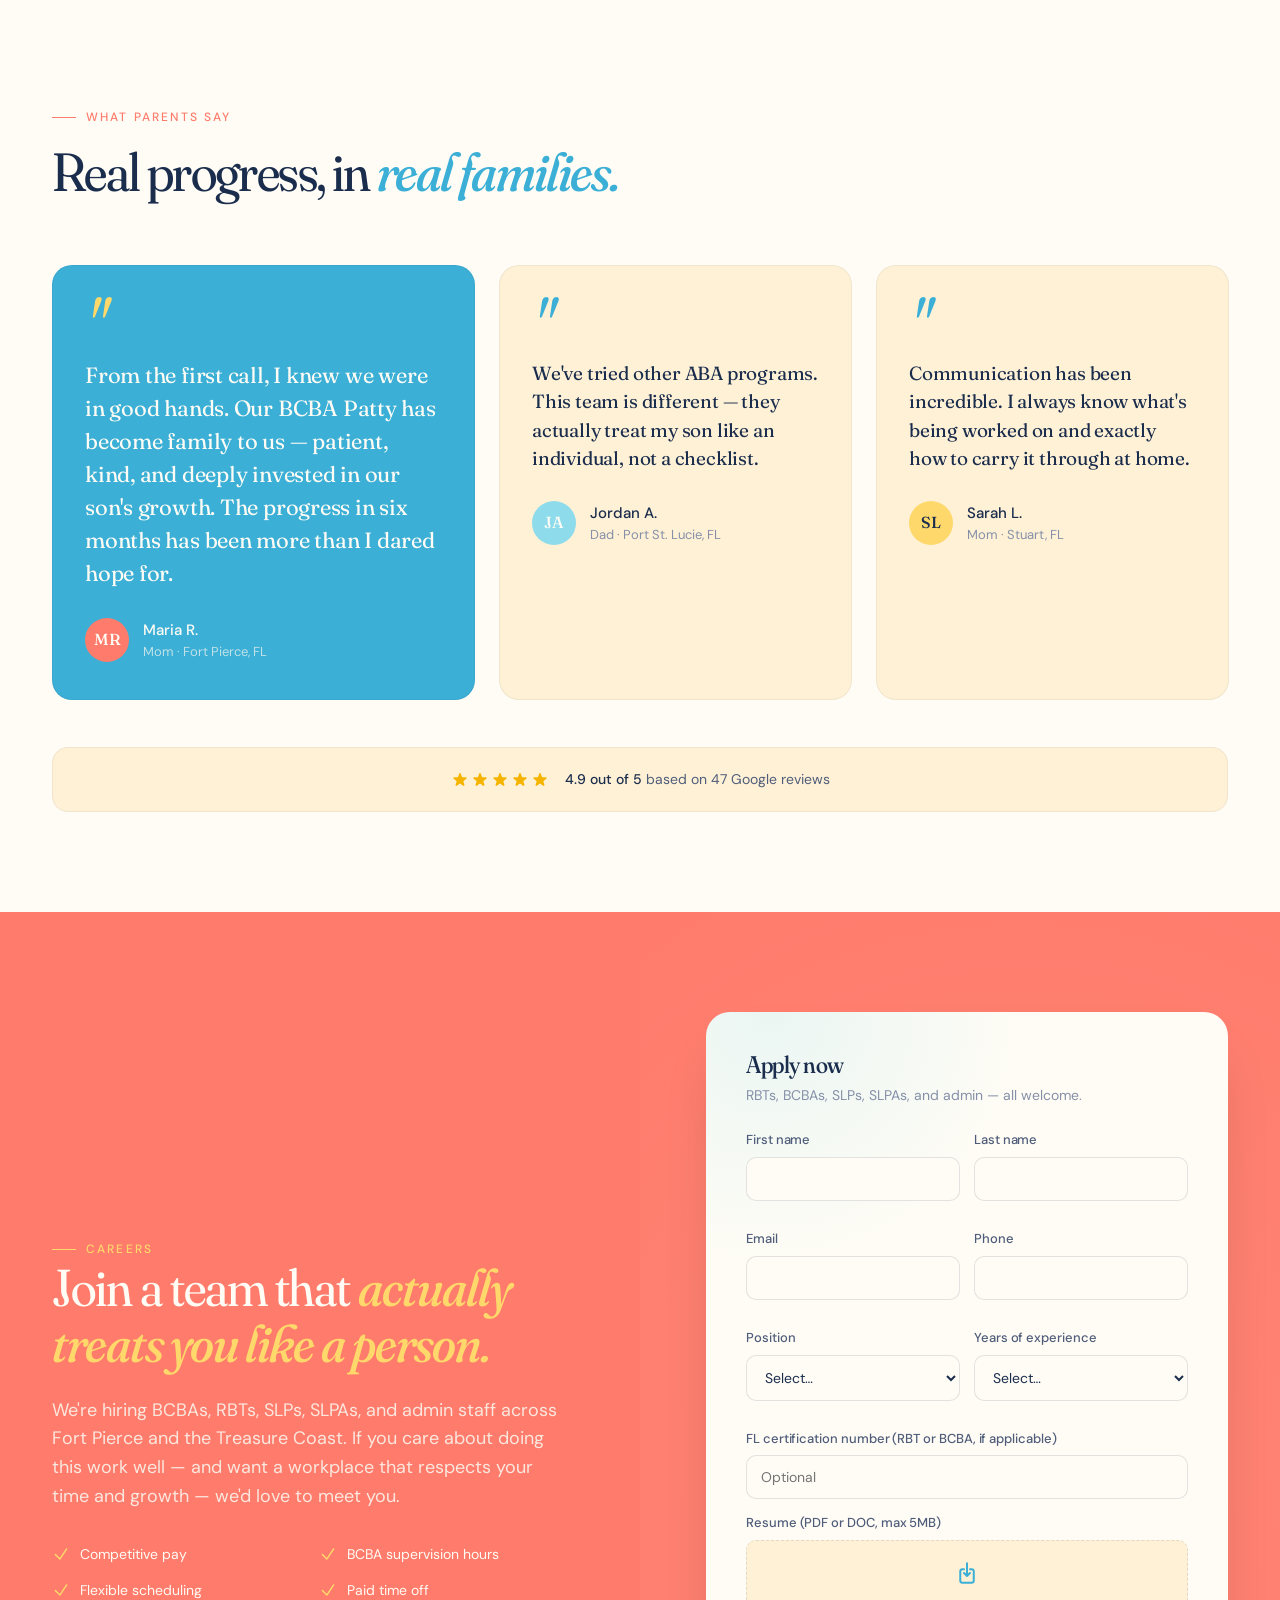
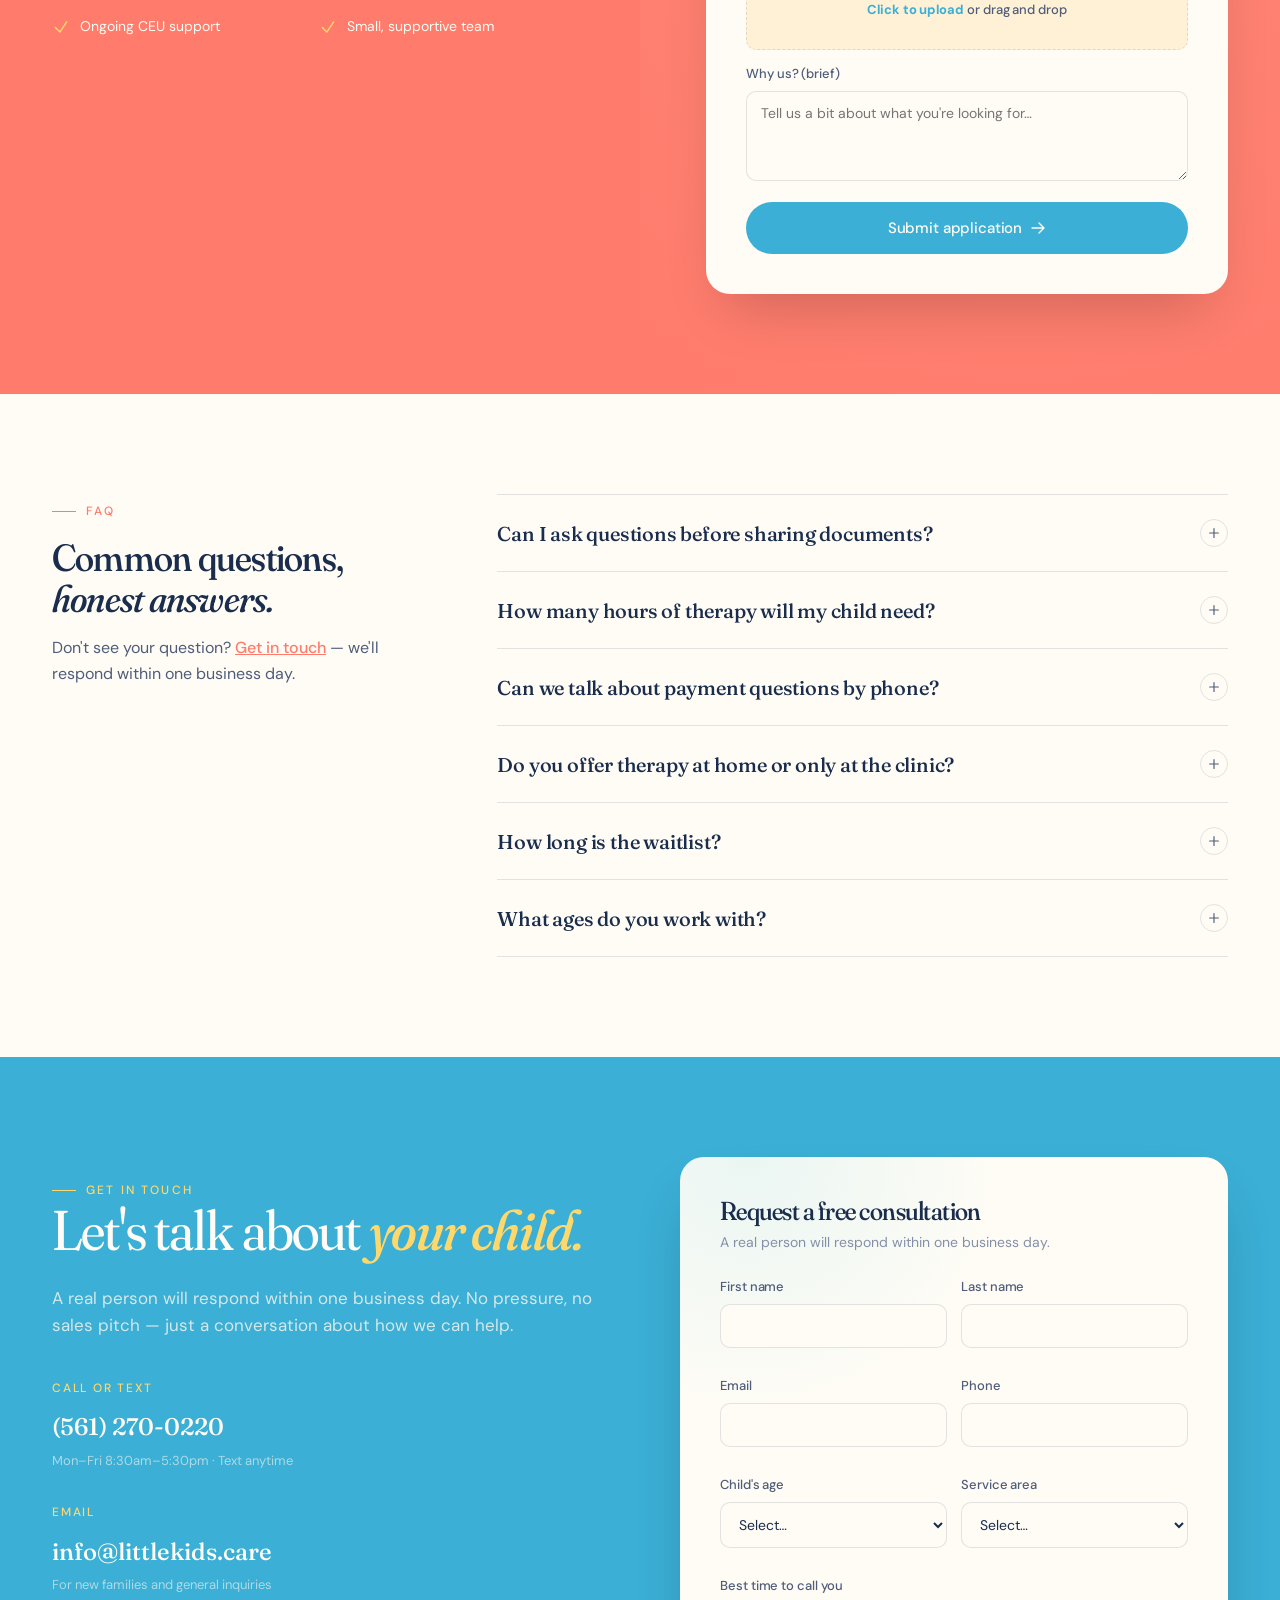
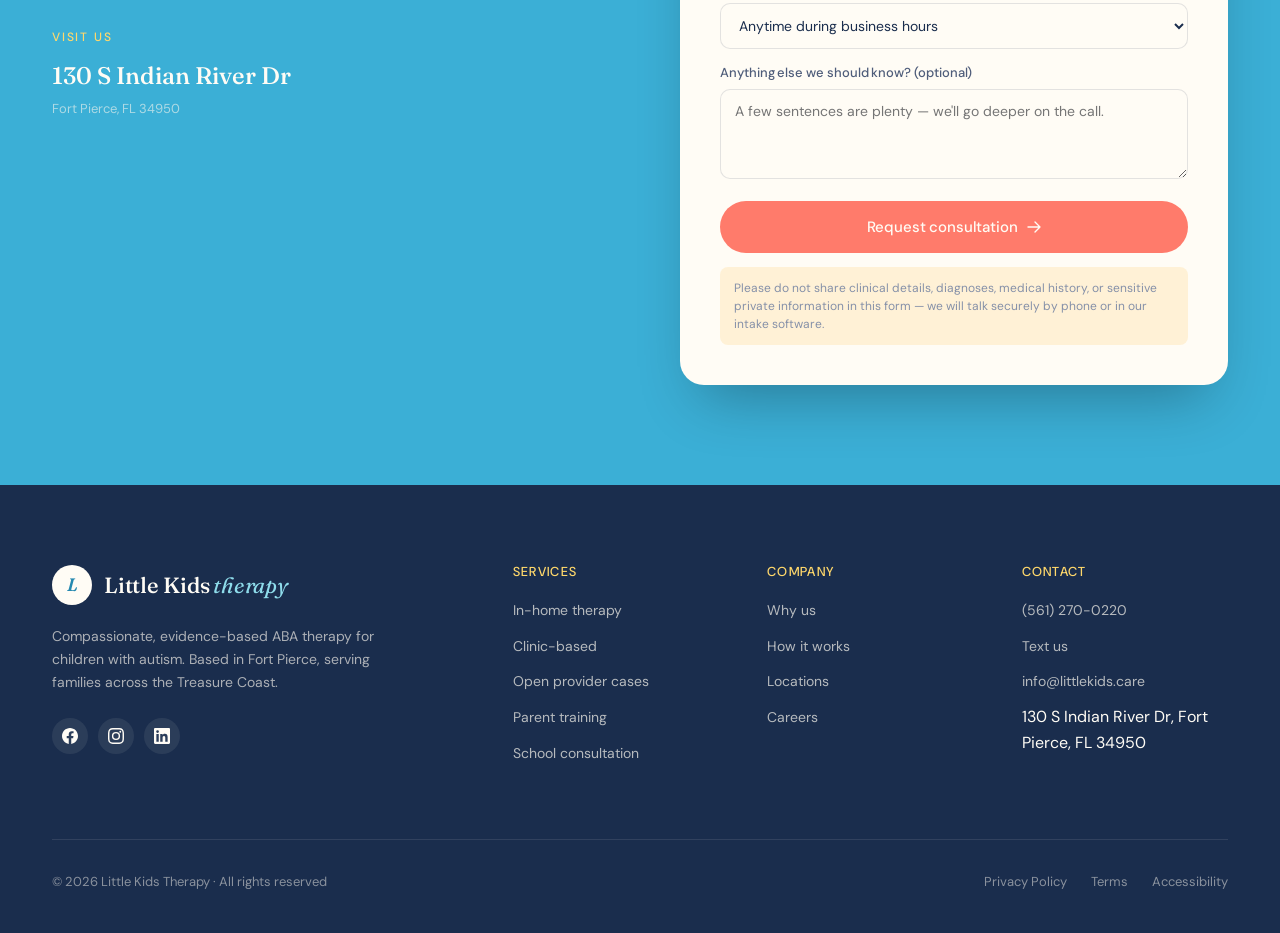
==== commit 4a25f17f: "Add files via upload" ====
--- a/index.html
+++ b/index.html
@@ -761,7 +761,7 @@
 .family-path .trust-items { gap: 16px; }
 .family-path .trust-item { background: rgba(255,252,245,.72); border: 1px solid var(--line-soft); border-radius: 999px; padding: 10px 16px; box-shadow: 0 8px 24px rgba(26,45,77,.04); transition: transform .25s ease, background .25s ease; }
 .family-path .trust-item:hover { transform: translateY(-3px); background: white; }
-.why-card, .service-card, .testimonial, .location-card, .contact-form-wrap, .careers-form, .process-step { will-change: transform; transform-style: preserve-3d; }
+.why-card, .service-card, .testimonial, .location-card, .opening-card, .contact-form-wrap, .careers-form, .process-step { will-change: transform; transform-style: preserve-3d; }
 .why-card:hover, .service-card:hover, .testimonial:hover, .location-card:hover { box-shadow: 0 28px 70px -34px rgba(26,45,77,.45); }
 .service-card::after, .why-card::after, .testimonial::after, .location-card::after {
   content:''; position:absolute; inset:0; border-radius: inherit; pointer-events:none;
@@ -789,6 +789,221 @@
 .cta-float .call-now { color: var(--ink); font-weight: 700; font-size: 13px; padding: 0 8px; }
 @media (max-width: 640px) { .mouse-glow, .ambient { display:none; } .cta-float { left: 16px; right: 16px; justify-content: space-between; } }
 
+
+
+/* ============ OPEN CASES / STAFFING OPPORTUNITIES ============ */
+.openings {
+  background:
+    radial-gradient(circle at 15% 12%, rgba(255, 216, 107, .45), transparent 28%),
+    radial-gradient(circle at 88% 22%, rgba(142, 220, 235, .52), transparent 30%),
+    linear-gradient(135deg, #fffcf5 0%, #fff1d6 54%, #e9fbff 100%);
+  overflow: hidden;
+}
+.openings::before {
+  content: '';
+  position: absolute;
+  width: 520px;
+  height: 520px;
+  right: -260px;
+  bottom: -220px;
+  border-radius: 50%;
+  background: conic-gradient(from 120deg, rgba(255,123,107,.20), rgba(59,175,214,.22), rgba(93,201,168,.20), rgba(255,216,107,.18), rgba(255,123,107,.20));
+  filter: blur(4px);
+  animation: spinSlow 24s linear infinite;
+}
+@keyframes spinSlow { to { transform: rotate(360deg); } }
+.openings-layout { display: grid; grid-template-columns: minmax(260px, .85fr) 1.6fr; gap: 38px; align-items: start; }
+.openings-side {
+  position: sticky;
+  top: 132px;
+  background: rgba(255,252,245,.72);
+  border: 1px solid rgba(26,45,77,.10);
+  border-radius: 28px;
+  padding: 28px;
+  box-shadow: 0 30px 80px -48px rgba(26,45,77,.45);
+  backdrop-filter: blur(20px);
+  overflow: hidden;
+}
+.openings-side::after {
+  content: '';
+  position: absolute;
+  inset: auto -25% -35% auto;
+  width: 220px;
+  height: 220px;
+  border-radius: 50%;
+  background: radial-gradient(circle, rgba(59,175,214,.28), transparent 70%);
+  pointer-events: none;
+}
+.openings-live {
+  display: inline-flex;
+  align-items: center;
+  gap: 8px;
+  background: rgba(93,201,168,.15);
+  border: 1px solid rgba(93,201,168,.28);
+  color: #257c67;
+  font-size: 12px;
+  font-weight: 700;
+  letter-spacing: .06em;
+  text-transform: uppercase;
+  border-radius: 999px;
+  padding: 8px 12px;
+  margin-bottom: 18px;
+}
+.openings-live span { width: 8px; height: 8px; border-radius: 50%; background: var(--mint); box-shadow: 0 0 0 0 rgba(93,201,168,.55); animation: livePulse 1.8s infinite; }
+@keyframes livePulse { 70% { box-shadow: 0 0 0 10px rgba(93,201,168,0); } 100% { box-shadow: 0 0 0 0 rgba(93,201,168,0); } }
+.openings-side h3 { font-size: 30px; margin-bottom: 12px; }
+.openings-side p { color: var(--ink-soft); font-size: 15px; line-height: 1.65; margin-bottom: 20px; }
+.hipaa-note {
+  display: flex;
+  gap: 12px;
+  align-items: flex-start;
+  padding: 14px;
+  border-radius: 16px;
+  background: rgba(255,255,255,.64);
+  border: 1px solid rgba(26,45,77,.08);
+  color: var(--ink-soft);
+  font-size: 13px;
+  line-height: 1.5;
+}
+.hipaa-note svg { width: 20px; height: 20px; color: var(--forest); flex-shrink: 0; margin-top: 2px; }
+.opening-stats { display: grid; grid-template-columns: repeat(3, 1fr); gap: 10px; margin: 24px 0 18px; }
+.opening-stat {
+  background: rgba(255,255,255,.62);
+  border: 1px solid rgba(26,45,77,.08);
+  border-radius: 16px;
+  padding: 14px 10px;
+  text-align: center;
+}
+.opening-stat strong { display: block; color: var(--forest-deep); font-family: 'Fraunces', serif; font-size: 24px; line-height: 1; }
+.opening-stat span { font-size: 11px; color: var(--ink-muted); text-transform: uppercase; letter-spacing: .06em; }
+.opening-actions { display: flex; flex-wrap: wrap; gap: 10px; margin-bottom: 20px; }
+.opening-filter {
+  border: 1px solid rgba(26,45,77,.10);
+  background: rgba(255,252,245,.72);
+  color: var(--ink-soft);
+  border-radius: 999px;
+  padding: 9px 13px;
+  cursor: pointer;
+  font-family: 'DM Sans', sans-serif;
+  font-size: 13px;
+  font-weight: 700;
+  transition: transform .2s ease, background .2s ease, color .2s ease, border-color .2s ease;
+}
+.opening-filter:hover { transform: translateY(-2px); border-color: var(--forest); color: var(--forest-deep); }
+.opening-filter.active { background: var(--ink); color: var(--cream); border-color: var(--ink); box-shadow: 0 14px 30px rgba(26,45,77,.14); }
+.openings-grid { display: grid; grid-template-columns: repeat(2, minmax(0, 1fr)); gap: 18px; }
+.opening-card {
+  position: relative;
+  overflow: hidden;
+  border-radius: 28px;
+  background: rgba(255,252,245,.82);
+  border: 1px solid rgba(26,45,77,.10);
+  box-shadow: 0 24px 70px -48px rgba(26,45,77,.55);
+  padding: 24px;
+  transition: transform .28s ease, box-shadow .28s ease, border-color .28s ease;
+  backdrop-filter: blur(18px);
+  transform-style: preserve-3d;
+}
+.opening-card:hover { transform: translateY(-6px); border-color: rgba(59,175,214,.42); box-shadow: 0 34px 90px -46px rgba(26,45,77,.66); }
+.opening-card::before {
+  content:'';
+  position:absolute;
+  inset:-1px;
+  background: radial-gradient(520px circle at var(--mx, 20%) var(--my, 10%), rgba(142,220,235,.30), transparent 44%);
+  opacity: 0;
+  transition: opacity .25s ease;
+  pointer-events:none;
+}
+.opening-card:hover::before { opacity: 1; }
+.opening-card > * { position: relative; z-index: 1; }
+.opening-top { display: flex; justify-content: space-between; align-items: flex-start; gap: 14px; margin-bottom: 18px; }
+.opening-avatar {
+  width: 58px;
+  height: 58px;
+  border-radius: 20px;
+  background: linear-gradient(135deg, var(--forest), var(--forest-soft));
+  color: var(--cream);
+  display: grid;
+  place-items: center;
+  font-family: 'Fraunces', serif;
+  font-weight: 700;
+  font-size: 20px;
+  box-shadow: 0 14px 28px rgba(59,175,214,.24);
+}
+.opening-priority {
+  border-radius: 999px;
+  padding: 7px 10px;
+  background: rgba(255,123,107,.13);
+  color: var(--terra-deep);
+  border: 1px solid rgba(255,123,107,.18);
+  font-size: 11px;
+  font-weight: 800;
+  text-transform: uppercase;
+  letter-spacing: .06em;
+  white-space: nowrap;
+}
+.opening-card h3 { font-size: 25px; margin-bottom: 8px; }
+.opening-meta { color: var(--ink-soft); font-size: 14px; margin-bottom: 18px; }
+.opening-tags { display: flex; flex-wrap: wrap; gap: 8px; margin-bottom: 18px; }
+.opening-tag {
+  display: inline-flex;
+  align-items: center;
+  gap: 6px;
+  border-radius: 999px;
+  padding: 7px 11px;
+  font-size: 12px;
+  font-weight: 800;
+  background: rgba(59,175,214,.12);
+  color: var(--forest-deep);
+  border: 1px solid rgba(59,175,214,.17);
+}
+.opening-tag.service-rbt { background: rgba(255,123,107,.12); color: var(--terra-deep); border-color: rgba(255,123,107,.20); }
+.opening-tag.service-bcba { background: rgba(93,201,168,.13); color: #237b64; border-color: rgba(93,201,168,.22); }
+.opening-tag.service-slp { background: rgba(255,216,107,.22); color: #8b6814; border-color: rgba(255,216,107,.34); }
+.opening-details { display: grid; gap: 10px; margin-bottom: 20px; }
+.opening-detail { display: flex; align-items: center; gap: 10px; color: var(--ink-soft); font-size: 14px; }
+.opening-detail svg { width: 17px; height: 17px; color: var(--forest); flex-shrink: 0; }
+.opening-note { color: var(--ink-muted); font-size: 13px; line-height: 1.5; background: rgba(255,255,255,.55); border: 1px solid rgba(26,45,77,.07); border-radius: 16px; padding: 12px 13px; margin-bottom: 18px; }
+.opening-card .btn { width: 100%; }
+.openings-empty {
+  display: none;
+  padding: 38px;
+  border-radius: 28px;
+  background: rgba(255,252,245,.76);
+  border: 1px dashed rgba(26,45,77,.18);
+  text-align: center;
+  color: var(--ink-soft);
+}
+.openings-empty.show { display: block; }
+.opening-apply-banner {
+  display: none;
+  margin-bottom: 18px;
+  padding: 14px 16px;
+  border-radius: 16px;
+  background: rgba(59,175,214,.13);
+  border: 1px solid rgba(59,175,214,.20);
+  color: var(--ink-soft);
+  font-size: 13px;
+  line-height: 1.45;
+}
+.opening-apply-banner.show { display: block; }
+.opening-apply-banner strong { color: var(--forest-deep); }
+.update-helper {
+  margin-top: 14px;
+  font-size: 12px;
+  color: var(--ink-muted);
+  line-height: 1.55;
+}
+@media (max-width: 1024px) {
+  .openings-layout { grid-template-columns: 1fr; }
+  .openings-side { position: relative; top: auto; }
+}
+@media (max-width: 760px) {
+  .openings-grid { grid-template-columns: 1fr; }
+  .opening-stats { grid-template-columns: 1fr 1fr 1fr; }
+  .openings-side, .opening-card { border-radius: 22px; padding: 22px; }
+}
+
 </style>
 </head>
 <body>
@@ -806,6 +1021,7 @@
         <a href="tel:+15612700220"><svg fill="none" stroke="currentColor" viewBox="0 0 24 24" stroke-width="2"><path stroke-linecap="round" stroke-linejoin="round" d="M2.25 6.75c0 8.284 6.716 15 15 15h2.25a2.25 2.25 0 002.25-2.25v-1.372c0-.516-.351-.966-.852-1.091l-4.423-1.106c-.44-.11-.902.055-1.173.417l-.97 1.293c-.282.376-.769.542-1.21.38a12.035 12.035 0 01-7.143-7.143c-.162-.441.004-.928.38-1.21l1.293-.97c.363-.271.527-.734.417-1.173L6.963 3.102a1.125 1.125 0 00-1.091-.852H4.5A2.25 2.25 0 002.25 4.5v2.25z"/></svg> (561) 270-0220</a>
         <a href="sms:+15612700220"><svg fill="none" stroke="currentColor" viewBox="0 0 24 24" stroke-width="2"><path stroke-linecap="round" stroke-linejoin="round" d="M8.625 9.75a.375.375 0 11-.75 0 .375.375 0 01.75 0zm0 0H8.25m4.125 0a.375.375 0 11-.75 0 .375.375 0 01.75 0zm0 0H12m4.125 0a.375.375 0 11-.75 0 .375.375 0 01.75 0zm0 0h-.375m-13.5 3.01c0 1.6 1.123 2.994 2.707 3.227 1.087.16 2.185.283 3.293.369V21l4.184-4.183a1.14 1.14 0 01.778-.332 48.294 48.294 0 005.83-.498c1.585-.233 2.708-1.626 2.708-3.228V6.741c0-1.602-1.123-2.995-2.707-3.228A48.394 48.394 0 0012 3c-2.392 0-4.744.175-7.043.513C3.373 3.746 2.25 5.14 2.25 6.741v6.018z"/></svg> Text us</a>
         <a href="mailto:info@littlekids.care"><svg fill="none" stroke="currentColor" viewBox="0 0 24 24" stroke-width="2"><path stroke-linecap="round" stroke-linejoin="round" d="M21.75 6.75v10.5a2.25 2.25 0 01-2.25 2.25h-15a2.25 2.25 0 01-2.25-2.25V6.75m19.5 0A2.25 2.25 0 0019.5 4.5h-15a2.25 2.25 0 00-2.25 2.25m19.5 0v.243a2.25 2.25 0 01-1.07 1.916l-7.5 4.615a2.25 2.25 0 01-2.36 0L3.32 8.91a2.25 2.25 0 01-1.07-1.916V6.75"/></svg> info@littlekids.care</a>
+        <a href="https://www.instagram.com/littlekidstherapy/" target="_blank" rel="noopener"><svg fill="currentColor" viewBox="0 0 24 24"><path d="M12 2.163c3.204 0 3.584.012 4.85.07 3.252.148 4.771 1.691 4.919 4.919.058 1.265.069 1.645.069 4.849 0 3.205-.012 3.584-.069 4.849-.149 3.225-1.664 4.771-4.919 4.919-1.266.058-1.644.07-4.85.07-3.204 0-3.584-.012-4.849-.07-3.26-.149-4.771-1.699-4.919-4.92-.058-1.265-.07-1.644-.07-4.849 0-3.204.013-3.583.07-4.849.149-3.227 1.664-4.771 4.919-4.919C8.416 2.175 8.796 2.163 12 2.163zM12 0C8.741 0 8.333.014 7.053.072 2.695.272.273 2.69.073 7.052.014 8.333 0 8.741 0 12s.014 3.668.072 4.948c.2 4.358 2.618 6.78 6.98 6.98C8.333 23.986 8.741 24 12 24s3.668-.014 4.948-.072c4.354-.2 6.782-2.618 6.979-6.98.059-1.28.073-1.689.073-4.948s-.014-3.667-.072-4.947C23.732 2.699 21.311.271 16.949.073 15.668.014 15.259 0 12 0zm0 5.838a6.162 6.162 0 100 12.324 6.162 6.162 0 000-12.324zM12 16a4 4 0 110-8 4 4 0 010 8zm6.406-11.845a1.44 1.44 0 100 2.881 1.44 1.44 0 000-2.881z"/></svg> Instagram</a>
       </div>
       <div class="header-top-hours">Mon–Fri 8:30am–5:30pm EST</div>
     </div>
@@ -820,6 +1036,7 @@
         <ul>
           <li><a href="#why">Why us</a></li>
           <li><a href="#services">Services</a></li>
+          <li><a href="#openings">Open cases</a></li>
           <li><a href="#process">How it works</a></li>
           <li><a href="#locations">Locations</a></li>
           <li><a href="#faq">FAQ</a></li>
@@ -851,6 +1068,7 @@
   <ul>
     <li><a href="#why" class="mobile-link">Why us</a></li>
     <li><a href="#services" class="mobile-link">Services</a></li>
+    <li><a href="#openings" class="mobile-link">Open cases</a></li>
     <li><a href="#process" class="mobile-link">How it works</a></li>
     <li><a href="#locations" class="mobile-link">Locations</a></li>
     <li><a href="#faq" class="mobile-link">FAQ</a></li>
@@ -1091,6 +1309,50 @@
   </div>
 </section>
 
+
+<!-- ============ OPEN CASES / STAFFING OPPORTUNITIES ============ -->
+<section class="openings" id="openings">
+  <div class="container">
+    <div class="section-head reveal center">
+      <div class="kicker">Now staffing</div>
+      <h2>Open kid cases for <em>qualified providers.</em></h2>
+      <p>HIPAA-safe public openings. We only show initials, age range, general area, session time, and the provider role needed.</p>
+    </div>
+
+    <div class="openings-layout">
+      <aside class="openings-side reveal">
+        <div class="openings-live"><span></span> Live openings</div>
+        <h3>Find the right match faster.</h3>
+        <p>RBTs, BCBAs, SLPs, and SLPAs can view open cases and apply directly with a resume. The application will include the selected case so your team knows exactly which opening they want.</p>
+
+        <div class="opening-stats" aria-label="Open case summary">
+          <div class="opening-stat"><strong id="openTotal">0</strong><span>Total</span></div>
+          <div class="opening-stat"><strong id="openRbt">0</strong><span>RBT</span></div>
+          <div class="opening-stat"><strong id="openClinical">0</strong><span>Clinical</span></div>
+        </div>
+
+        <div class="opening-actions" aria-label="Filter open cases by service">
+          <button class="opening-filter active" type="button" data-filter="ALL">All</button>
+          <button class="opening-filter" type="button" data-filter="RBT">RBT</button>
+          <button class="opening-filter" type="button" data-filter="BCBA">BCBA</button>
+          <button class="opening-filter" type="button" data-filter="SLP">SLP / SLPA</button>
+        </div>
+
+        <div class="hipaa-note">
+          <svg fill="none" stroke="currentColor" viewBox="0 0 24 24" stroke-width="2"><path stroke-linecap="round" stroke-linejoin="round" d="M16.5 10.5V6.75a4.5 4.5 0 10-9 0v3.75m-.75 11.25h10.5a2.25 2.25 0 002.25-2.25v-6.75a2.25 2.25 0 00-2.25-2.25H6.75a2.25 2.25 0 00-2.25 2.25v6.75a2.25 2.25 0 002.25 2.25z"/></svg>
+          <div><strong>Privacy-safe by design:</strong> no full names, no DOB, no diagnosis, no address, and no medical history.</div>
+        </div>
+        <div class="update-helper">To update this list, edit <strong>openings.json</strong> and upload it with this page. Changes appear automatically when the website refreshes.</div>
+      </aside>
+
+      <div>
+        <div class="openings-grid" id="openingsGrid" aria-live="polite"></div>
+        <div class="openings-empty" id="openingsEmpty">No openings match this filter right now.</div>
+      </div>
+    </div>
+  </div>
+</section>
+
 <!-- ============ LOCATIONS ============ -->
 <section class="locations" id="locations">
   <div class="container">
@@ -1196,7 +1458,7 @@
       <div class="reveal">
         <div class="kicker">Careers</div>
         <h2>Join a team that <em>actually treats you like a person.</em></h2>
-        <p class="careers-desc">We're hiring BCBAs, RBTs, and admin staff across Fort Pierce and the Treasure Coast. If you care about doing this work well — and want a workplace that respects your time and growth — we'd love to meet you.</p>
+        <p class="careers-desc">We're hiring BCBAs, RBTs, SLPs, SLPAs, and admin staff across Fort Pierce and the Treasure Coast. If you care about doing this work well — and want a workplace that respects your time and growth — we'd love to meet you.</p>
         <div class="careers-benefits">
           <div class="benefit">
             <svg fill="none" stroke="currentColor" viewBox="0 0 24 24" stroke-width="2"><path stroke-linecap="round" stroke-linejoin="round" d="M4.5 12.75l6 6 9-13.5"/></svg>
@@ -1230,8 +1492,10 @@
         <input type="hidden" name="_template" value="table">
         <input type="hidden" name="_captcha" value="false">
         <input type="text" name="_honey" style="display:none" tabindex="-1" autocomplete="off">
+        <input type="hidden" name="selected_open_case" id="selected-open-case" value="">
         <h3>Apply now</h3>
-        <p class="careers-form-sub">RBTs, BCBAs, and admin — all welcome.</p>
+        <p class="careers-form-sub">RBTs, BCBAs, SLPs, SLPAs, and admin — all welcome.</p>
+        <div class="opening-apply-banner" id="openingApplyBanner"></div>
 
         <div class="form-row">
           <div class="form-field">
@@ -1262,6 +1526,7 @@
               <option value="">Select…</option>
               <option>RBT (Registered Behavior Technician)</option>
               <option>BCBA (Board Certified Behavior Analyst)</option>
+              <option>SLP / SLPA</option>
               <option>Administrative Coordinator</option>
               <option>Other</option>
             </select>
@@ -1497,7 +1762,7 @@
         <p>Compassionate, evidence-based ABA therapy for children with autism. Based in Fort Pierce, serving families across the Treasure Coast.</p>
         <div class="footer-social">
           <a href="#" aria-label="Facebook"><svg fill="currentColor" viewBox="0 0 24 24"><path d="M24 12.073c0-6.627-5.373-12-12-12s-12 5.373-12 12c0 5.99 4.388 10.954 10.125 11.854v-8.385H7.078v-3.47h3.047V9.43c0-3.007 1.792-4.669 4.533-4.669 1.312 0 2.686.235 2.686.235v2.953H15.83c-1.491 0-1.956.925-1.956 1.874v2.25h3.328l-.532 3.47h-2.796v8.385C19.612 23.027 24 18.062 24 12.073z"/></svg></a>
-          <a href="#" aria-label="Instagram"><svg fill="currentColor" viewBox="0 0 24 24"><path d="M12 2.163c3.204 0 3.584.012 4.85.07 3.252.148 4.771 1.691 4.919 4.919.058 1.265.069 1.645.069 4.849 0 3.205-.012 3.584-.069 4.849-.149 3.225-1.664 4.771-4.919 4.919-1.266.058-1.644.07-4.85.07-3.204 0-3.584-.012-4.849-.07-3.26-.149-4.771-1.699-4.919-4.92-.058-1.265-.07-1.644-.07-4.849 0-3.204.013-3.583.07-4.849.149-3.227 1.664-4.771 4.919-4.919 1.266-.057 1.645-.069 4.849-.069zM12 0C8.741 0 8.333.014 7.053.072 2.695.272.273 2.69.073 7.052.014 8.333 0 8.741 0 12c0 3.259.014 3.668.072 4.948.2 4.358 2.618 6.78 6.98 6.98C8.333 23.986 8.741 24 12 24c3.259 0 3.668-.014 4.948-.072 4.354-.2 6.782-2.618 6.979-6.98.059-1.28.073-1.689.073-4.948 0-3.259-.014-3.667-.072-4.947-.196-4.354-2.617-6.78-6.979-6.98C15.668.014 15.259 0 12 0zm0 5.838a6.162 6.162 0 100 12.324 6.162 6.162 0 000-12.324zM12 16a4 4 0 110-8 4 4 0 010 8zm6.406-11.845a1.44 1.44 0 100 2.881 1.44 1.44 0 000-2.881z"/></svg></a>
+          <a href="https://www.instagram.com/littlekidstherapy/" target="_blank" rel="noopener" aria-label="Instagram"><svg fill="currentColor" viewBox="0 0 24 24"><path d="M12 2.163c3.204 0 3.584.012 4.85.07 3.252.148 4.771 1.691 4.919 4.919.058 1.265.069 1.645.069 4.849 0 3.205-.012 3.584-.069 4.849-.149 3.225-1.664 4.771-4.919 4.919-1.266.058-1.644.07-4.85.07-3.204 0-3.584-.012-4.849-.07-3.26-.149-4.771-1.699-4.919-4.92-.058-1.265-.07-1.644-.07-4.849 0-3.204.013-3.583.07-4.849.149-3.227 1.664-4.771 4.919-4.919 1.266-.057 1.645-.069 4.849-.069zM12 0C8.741 0 8.333.014 7.053.072 2.695.272.273 2.69.073 7.052.014 8.333 0 8.741 0 12c0 3.259.014 3.668.072 4.948.2 4.358 2.618 6.78 6.98 6.98C8.333 23.986 8.741 24 12 24c3.259 0 3.668-.014 4.948-.072 4.354-.2 6.782-2.618 6.979-6.98.059-1.28.073-1.689.073-4.948 0-3.259-.014-3.667-.072-4.947-.196-4.354-2.617-6.78-6.979-6.98C15.668.014 15.259 0 12 0zm0 5.838a6.162 6.162 0 100 12.324 6.162 6.162 0 000-12.324zM12 16a4 4 0 110-8 4 4 0 010 8zm6.406-11.845a1.44 1.44 0 100 2.881 1.44 1.44 0 000-2.881z"/></svg></a>
           <a href="#" aria-label="LinkedIn"><svg fill="currentColor" viewBox="0 0 24 24"><path d="M20.447 20.452h-3.554v-5.569c0-1.328-.027-3.037-1.852-3.037-1.853 0-2.136 1.445-2.136 2.939v5.667H9.351V9h3.414v1.561h.046c.477-.9 1.637-1.85 3.37-1.85 3.601 0 4.267 2.37 4.267 5.455v6.286zM5.337 7.433a2.062 2.062 0 01-2.063-2.065 2.063 2.063 0 112.063 2.065zm1.782 13.019H3.555V9h3.564v11.452zM22.225 0H1.771C.792 0 0 .774 0 1.729v20.542C0 23.227.792 24 1.771 24h20.451C23.2 24 24 23.227 24 22.271V1.729C24 .774 23.2 0 22.222 0h.003z"/></svg></a>
         </div>
       </div>
@@ -1506,6 +1771,7 @@
         <ul>
           <li><a href="#services">In-home therapy</a></li>
           <li><a href="#services">Clinic-based</a></li>
+          <li><a href="#openings">Open provider cases</a></li>
           <li><a href="#services">Parent training</a></li>
           <li><a href="#services">School consultation</a></li>
         </ul>
@@ -1631,7 +1897,7 @@
     glow.style.left = e.clientX + 'px';
     glow.style.top = e.clientY + 'px';
   }
-  document.querySelectorAll('.why-card, .service-card, .testimonial, .location-card').forEach(card => {
+  document.querySelectorAll('.why-card, .service-card, .testimonial, .location-card, .opening-card').forEach(card => {
     const rect = card.getBoundingClientRect();
     const x = e.clientX - rect.left;
     const y = e.clientY - rect.top;
@@ -1642,7 +1908,7 @@
   });
 }, { passive: true });
 
-document.querySelectorAll('.why-card, .service-card, .testimonial, .location-card').forEach(card => {
+document.querySelectorAll('.why-card, .service-card, .testimonial, .location-card, .opening-card').forEach(card => {
   card.addEventListener('pointermove', (e) => {
     if (window.matchMedia('(max-width: 800px)').matches) return;
     const r = card.getBoundingClientRect();
@@ -1663,6 +1929,160 @@
   });
 }, { threshold: 0.12, rootMargin: '0px 0px -60px 0px' });
 document.querySelectorAll('.reveal').forEach(el => observer.observe(el));
+
+// HIPAA-safe open cases list. Edit openings.json to update public openings without touching the page code.
+const defaultOpenings = [
+  {
+    initials: 'A.M.',
+    age: '4',
+    area: 'Fort Pierce',
+    setting: 'In-home',
+    services: ['RBT', 'BCBA'],
+    session: 'Afternoon',
+    days: 'Mon–Fri preferred',
+    hours: '3:00pm–6:00pm',
+    priority: 'Ready now',
+    notes: 'Early learner. Family prefers a consistent weekly team.'
+  },
+  {
+    initials: 'J.R.',
+    age: '6',
+    area: 'Port St. Lucie',
+    setting: 'In-home',
+    services: ['RBT'],
+    session: 'Morning',
+    days: '3–5 days/week',
+    hours: '8:30am–12:00pm',
+    priority: 'New opening',
+    notes: 'Great fit for an RBT who enjoys early intervention routines.'
+  },
+  {
+    initials: 'L.S.',
+    age: '8',
+    area: 'Vero Beach',
+    setting: 'Clinic / Hybrid',
+    services: ['SLP'],
+    session: 'After school',
+    days: '2 days/week',
+    hours: 'After 3:30pm',
+    priority: 'SLP needed',
+    notes: 'Speech opening. No private clinical details are posted publicly.'
+  },
+  {
+    initials: 'N.T.',
+    age: '5',
+    area: 'Stuart / Jensen Beach',
+    setting: 'In-home',
+    services: ['BCBA'],
+    session: 'Flexible',
+    days: 'Assessment / supervision',
+    hours: 'Flexible schedule',
+    priority: 'BCBA review',
+    notes: 'Clinical supervision opportunity for a BCBA in the Treasure Coast area.'
+  }
+];
+let openingsData = [];
+let activeOpeningFilter = 'ALL';
+function escapeHtml(value) {
+  return String(value ?? '').replace(/[&<>'"]/g, ch => ({'&':'&amp;','<':'&lt;','>':'&gt;',"'":'&#39;','"':'&quot;'}[ch]));
+}
+function serviceClass(service) {
+  const key = String(service || '').toLowerCase();
+  if (key.includes('rbt')) return 'service-rbt';
+  if (key.includes('bcba')) return 'service-bcba';
+  if (key.includes('slp')) return 'service-slp';
+  return '';
+}
+function openingLabel(opening) {
+  const services = Array.isArray(opening.services) ? opening.services.join(' + ') : opening.services;
+  return `${opening.initials || 'Kid'} — age ${opening.age || 'N/A'} — ${opening.area || 'Treasure Coast'} — ${services || 'Provider'} — ${opening.session || 'Flexible'}`;
+}
+function updateOpeningStats(list) {
+  const total = list.length;
+  const rbt = list.filter(o => (o.services || []).some(s => String(s).toUpperCase().includes('RBT'))).length;
+  const clinical = list.filter(o => (o.services || []).some(s => ['BCBA', 'SLP', 'SLPA'].some(role => String(s).toUpperCase().includes(role)))).length;
+  document.getElementById('openTotal') && (document.getElementById('openTotal').textContent = total);
+  document.getElementById('openRbt') && (document.getElementById('openRbt').textContent = rbt);
+  document.getElementById('openClinical') && (document.getElementById('openClinical').textContent = clinical);
+}
+function renderOpenings() {
+  const grid = document.getElementById('openingsGrid');
+  const empty = document.getElementById('openingsEmpty');
+  if (!grid) return;
+  const filtered = openingsData.filter(opening => {
+    if (activeOpeningFilter === 'ALL') return true;
+    return (opening.services || []).some(s => String(s).toUpperCase().includes(activeOpeningFilter));
+  });
+  grid.innerHTML = filtered.map((opening, index) => {
+    const services = Array.isArray(opening.services) ? opening.services : [opening.services].filter(Boolean);
+    const label = openingLabel(opening);
+    const tags = services.map(service => `<span class="opening-tag ${serviceClass(service)}">${escapeHtml(service)}</span>`).join('');
+    return `
+      <article class="opening-card reveal" style="transition-delay:${Math.min(index * 70, 280)}ms">
+        <div class="opening-top">
+          <div class="opening-avatar">${escapeHtml(opening.initials || 'K')}</div>
+          <div class="opening-priority">${escapeHtml(opening.priority || 'Open')}</div>
+        </div>
+        <h3>Kid ${escapeHtml(opening.initials || 'Opening')}</h3>
+        <div class="opening-meta">Age ${escapeHtml(opening.age || 'N/A')} · ${escapeHtml(opening.area || 'Treasure Coast')}</div>
+        <div class="opening-tags">${tags}</div>
+        <div class="opening-details">
+          <div class="opening-detail"><svg fill="none" stroke="currentColor" viewBox="0 0 24 24" stroke-width="2"><path stroke-linecap="round" stroke-linejoin="round" d="M15 10.5a3 3 0 11-6 0 3 3 0 016 0z"/><path stroke-linecap="round" stroke-linejoin="round" d="M19.5 10.5c0 7.142-7.5 11.25-7.5 11.25S4.5 17.642 4.5 10.5a7.5 7.5 0 1115 0z"/></svg><span>${escapeHtml(opening.setting || 'Setting flexible')}</span></div>
+          <div class="opening-detail"><svg fill="none" stroke="currentColor" viewBox="0 0 24 24" stroke-width="2"><path stroke-linecap="round" stroke-linejoin="round" d="M12 6v6h4.5m4.5 0a9 9 0 11-18 0 9 9 0 0118 0z"/></svg><span>${escapeHtml(opening.session || 'Flexible')} · ${escapeHtml(opening.hours || 'Time TBD')}</span></div>
+          <div class="opening-detail"><svg fill="none" stroke="currentColor" viewBox="0 0 24 24" stroke-width="2"><path stroke-linecap="round" stroke-linejoin="round" d="M8.25 6.75h12M8.25 12h12m-12 5.25h12M3.75 6.75h.008v.008H3.75V6.75zm0 5.25h.008v.008H3.75V12zm0 5.25h.008v.008H3.75v-.008z"/></svg><span>${escapeHtml(opening.days || 'Days TBD')}</span></div>
+        </div>
+        <div class="opening-note">${escapeHtml(opening.notes || 'Apply for details. No private child information is posted online.')}</div>
+        <a class="btn btn-primary apply-opening" href="#careers" data-index="${index}" data-label="${escapeHtml(label)}">Apply for this opening
+          <svg fill="none" stroke="currentColor" viewBox="0 0 24 24" stroke-width="2"><path stroke-linecap="round" stroke-linejoin="round" d="M13.5 4.5L21 12m0 0l-7.5 7.5M21 12H3"/></svg>
+        </a>
+      </article>`;
+  }).join('');
+  empty?.classList.toggle('show', filtered.length === 0);
+  updateOpeningStats(openingsData);
+  document.querySelectorAll('#openings .reveal').forEach(el => observer?.observe?.(el));
+}
+async function loadOpenings() {
+  try {
+    const response = await fetch('openings.json', { cache: 'no-store' });
+    if (!response.ok) throw new Error('openings.json not found');
+    const json = await response.json();
+    openingsData = Array.isArray(json) ? json : defaultOpenings;
+  } catch (error) {
+    openingsData = defaultOpenings;
+  }
+  renderOpenings();
+}
+document.querySelectorAll('.opening-filter').forEach(btn => {
+  btn.addEventListener('click', () => {
+    document.querySelectorAll('.opening-filter').forEach(b => b.classList.remove('active'));
+    btn.classList.add('active');
+    activeOpeningFilter = btn.dataset.filter || 'ALL';
+    renderOpenings();
+  });
+});
+document.addEventListener('click', (event) => {
+  const apply = event.target.closest('.apply-opening');
+  if (!apply) return;
+  const label = apply.dataset.label || 'Selected open case';
+  const hidden = document.getElementById('selected-open-case');
+  const banner = document.getElementById('openingApplyBanner');
+  const note = document.getElementById('c-note');
+  const position = document.getElementById('c-position');
+  if (hidden) hidden.value = label;
+  if (banner) {
+    banner.innerHTML = `<strong>Selected opening:</strong> ${escapeHtml(label)}<br>Your application email will include this opening automatically.`;
+    banner.classList.add('show');
+  }
+  if (note && !note.value.trim()) note.value = `I am applying for this open case: ${label}`;
+  const upper = label.toUpperCase();
+  if (position) {
+    if (upper.includes('RBT')) position.value = 'RBT (Registered Behavior Technician)';
+    else if (upper.includes('BCBA')) position.value = 'BCBA (Board Certified Behavior Analyst)';
+    else if (upper.includes('SLP')) position.value = 'SLP / SLPA';
+  }
+});
+loadOpenings();
+
 </script>
 </body>
 </html>
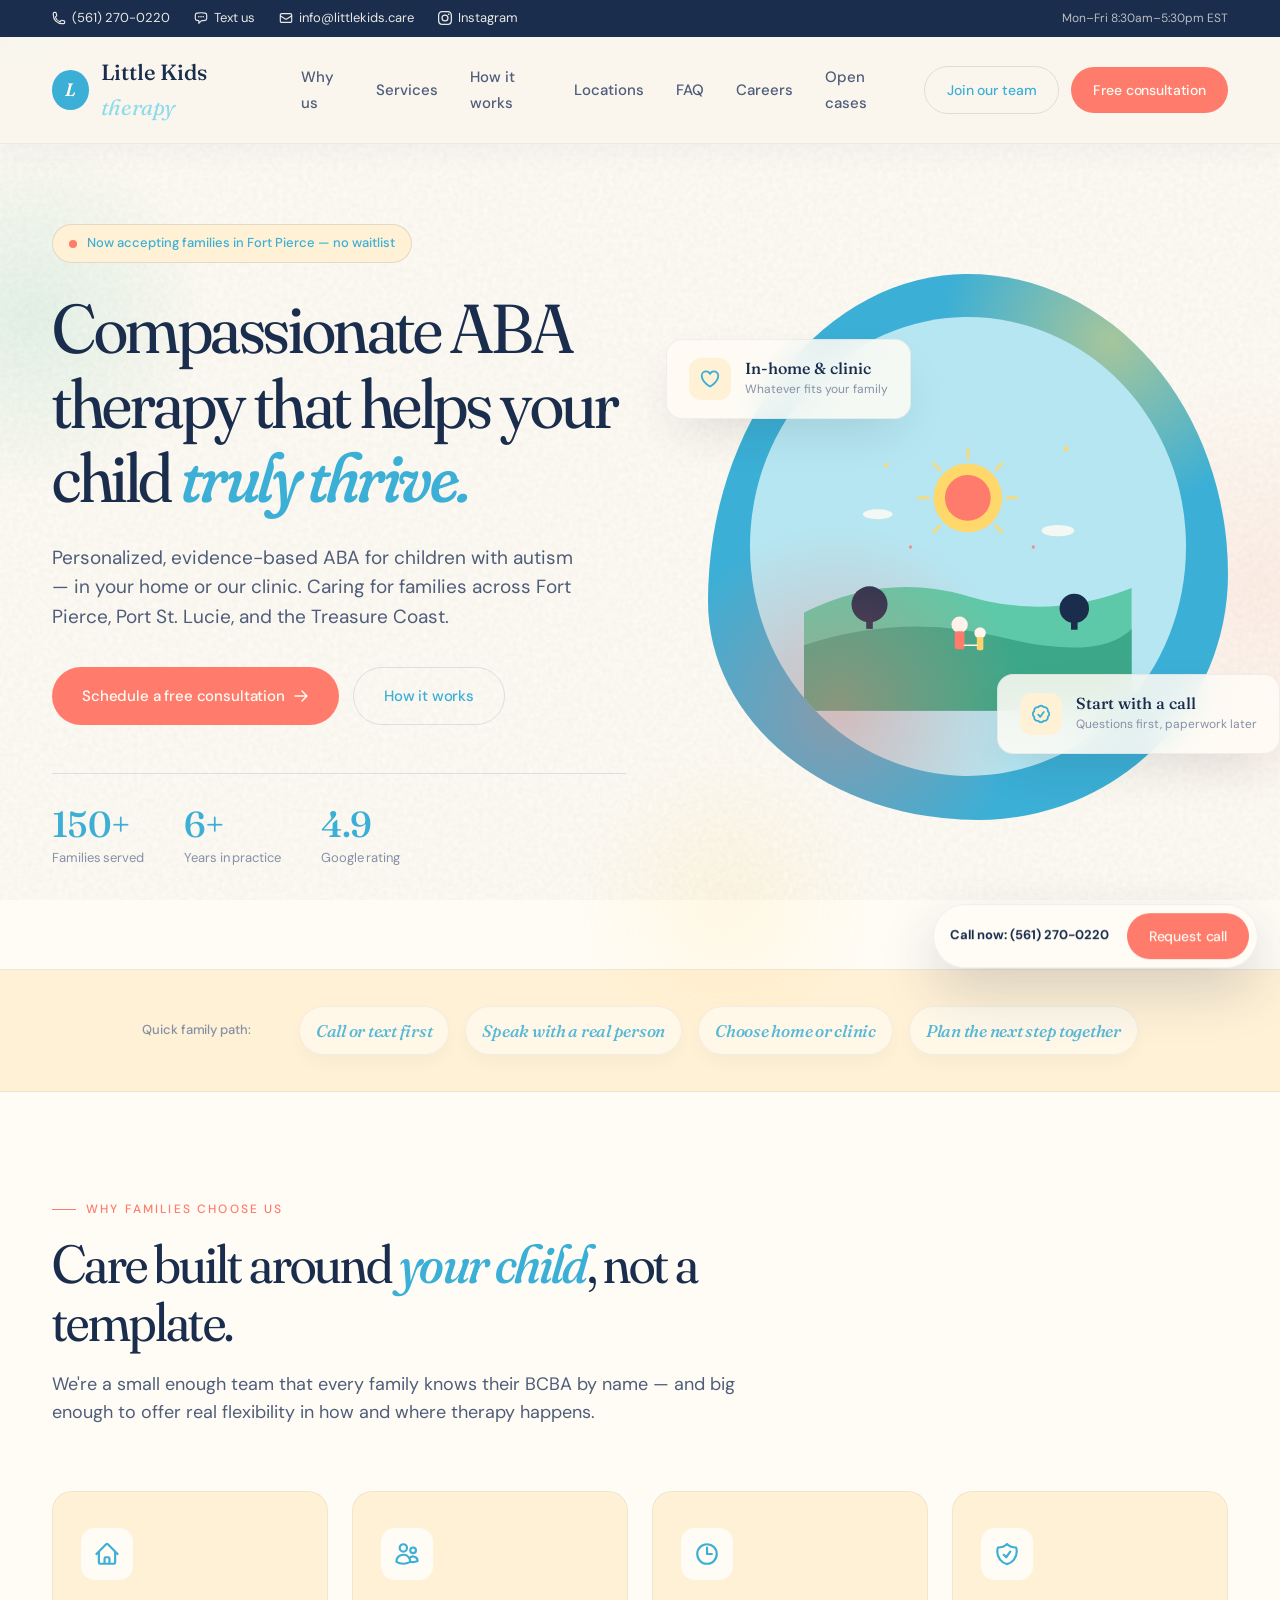
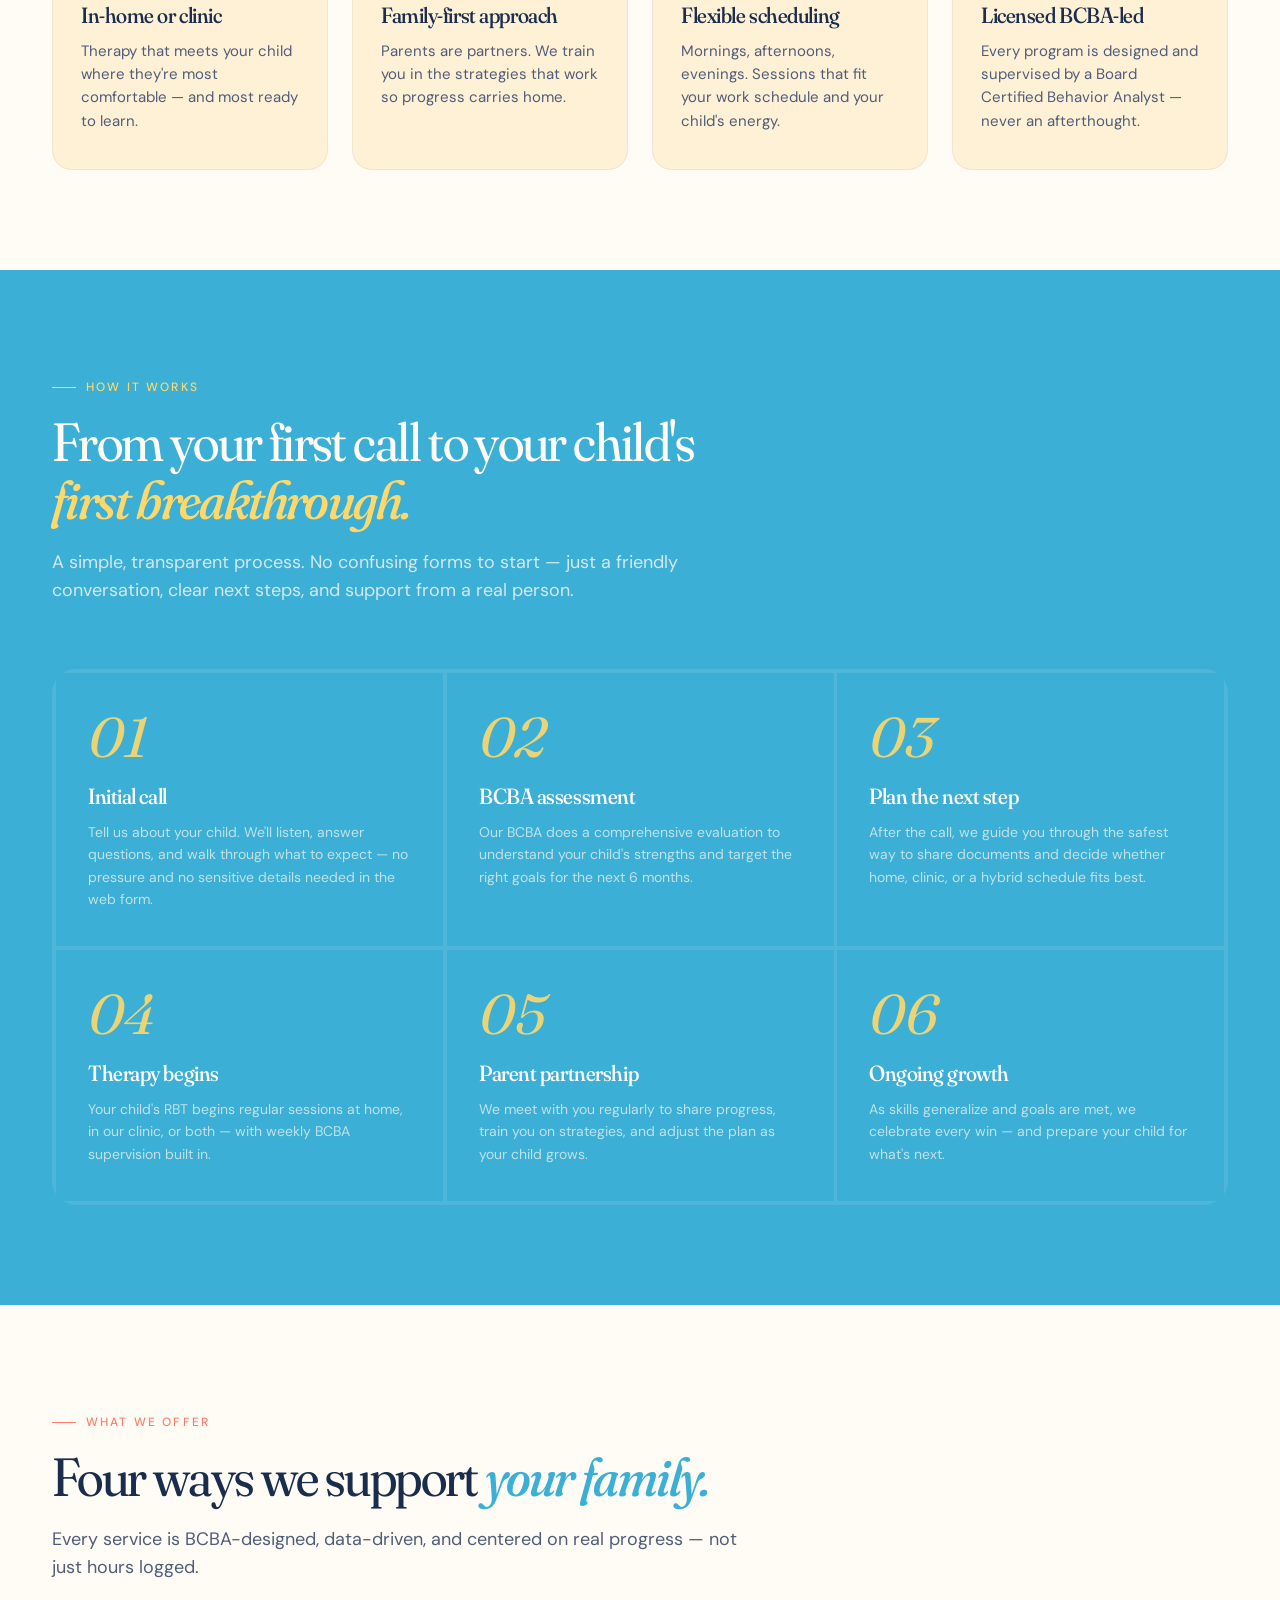
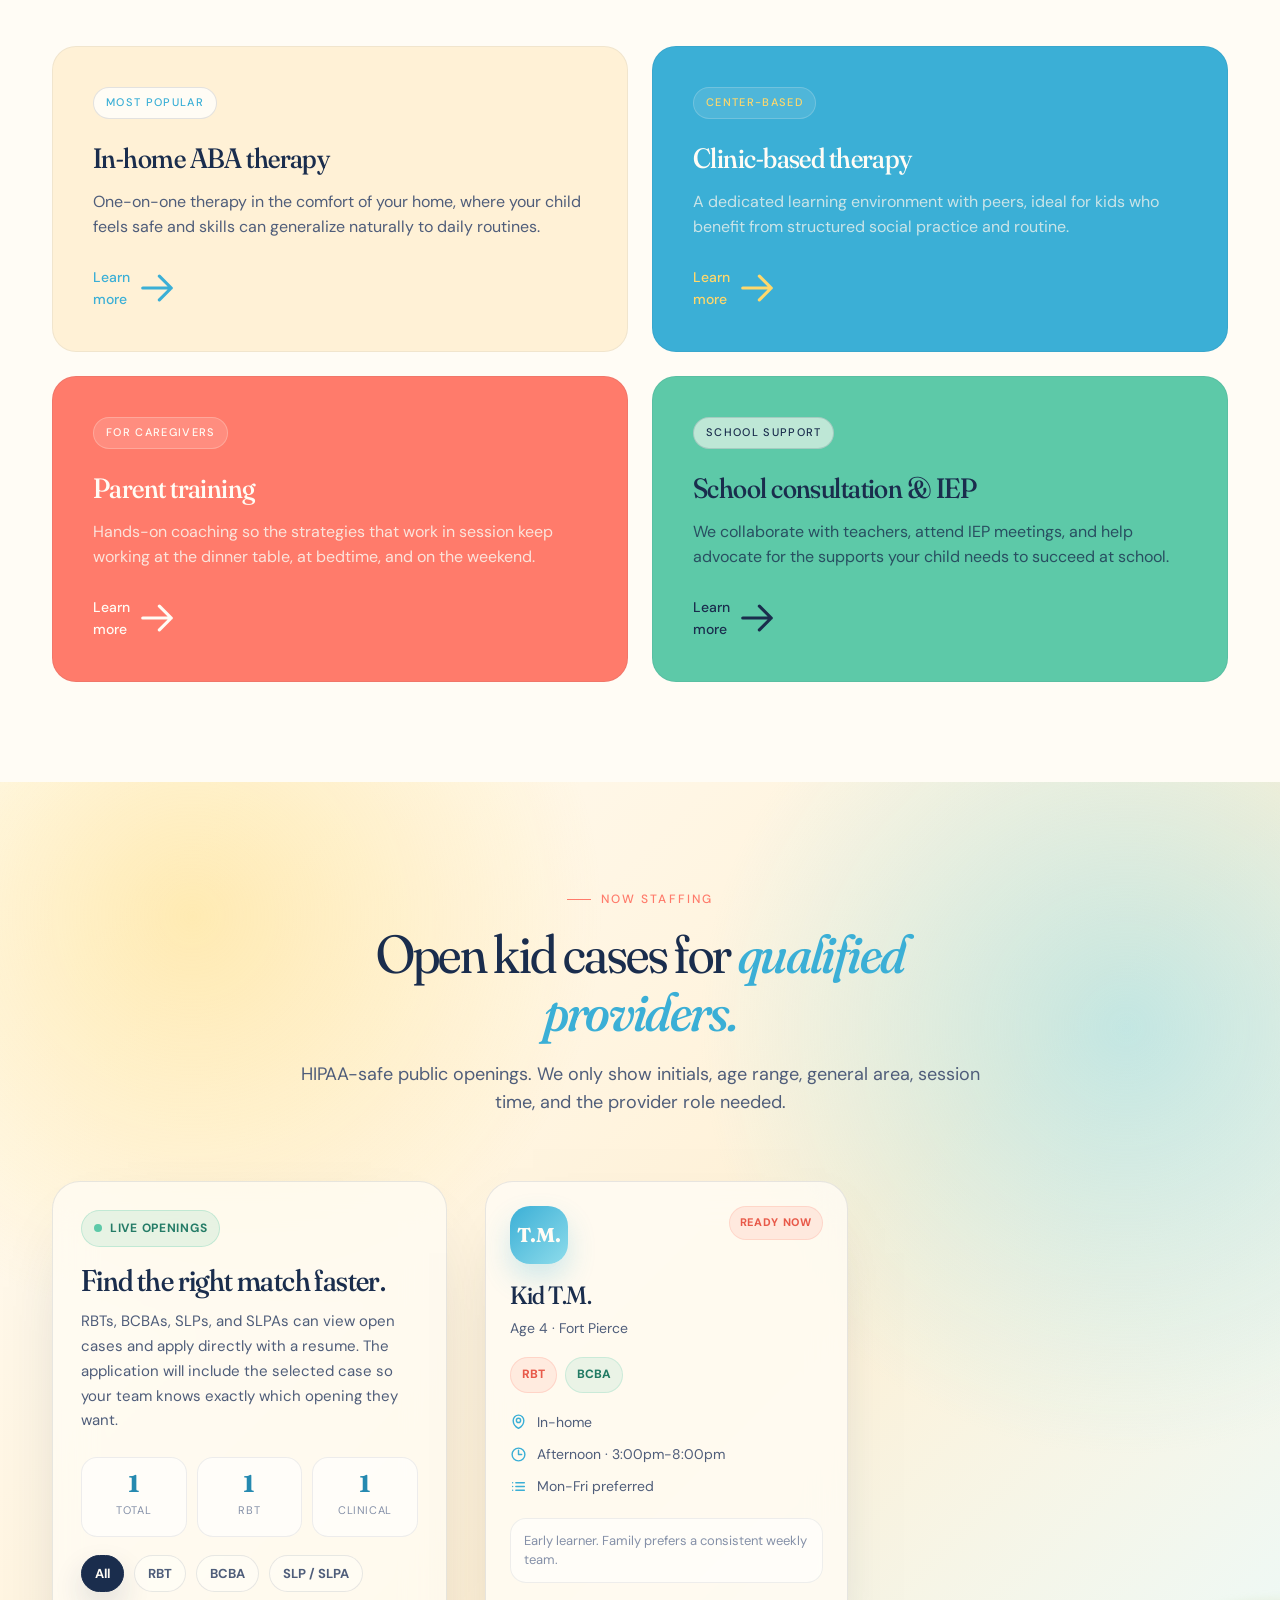
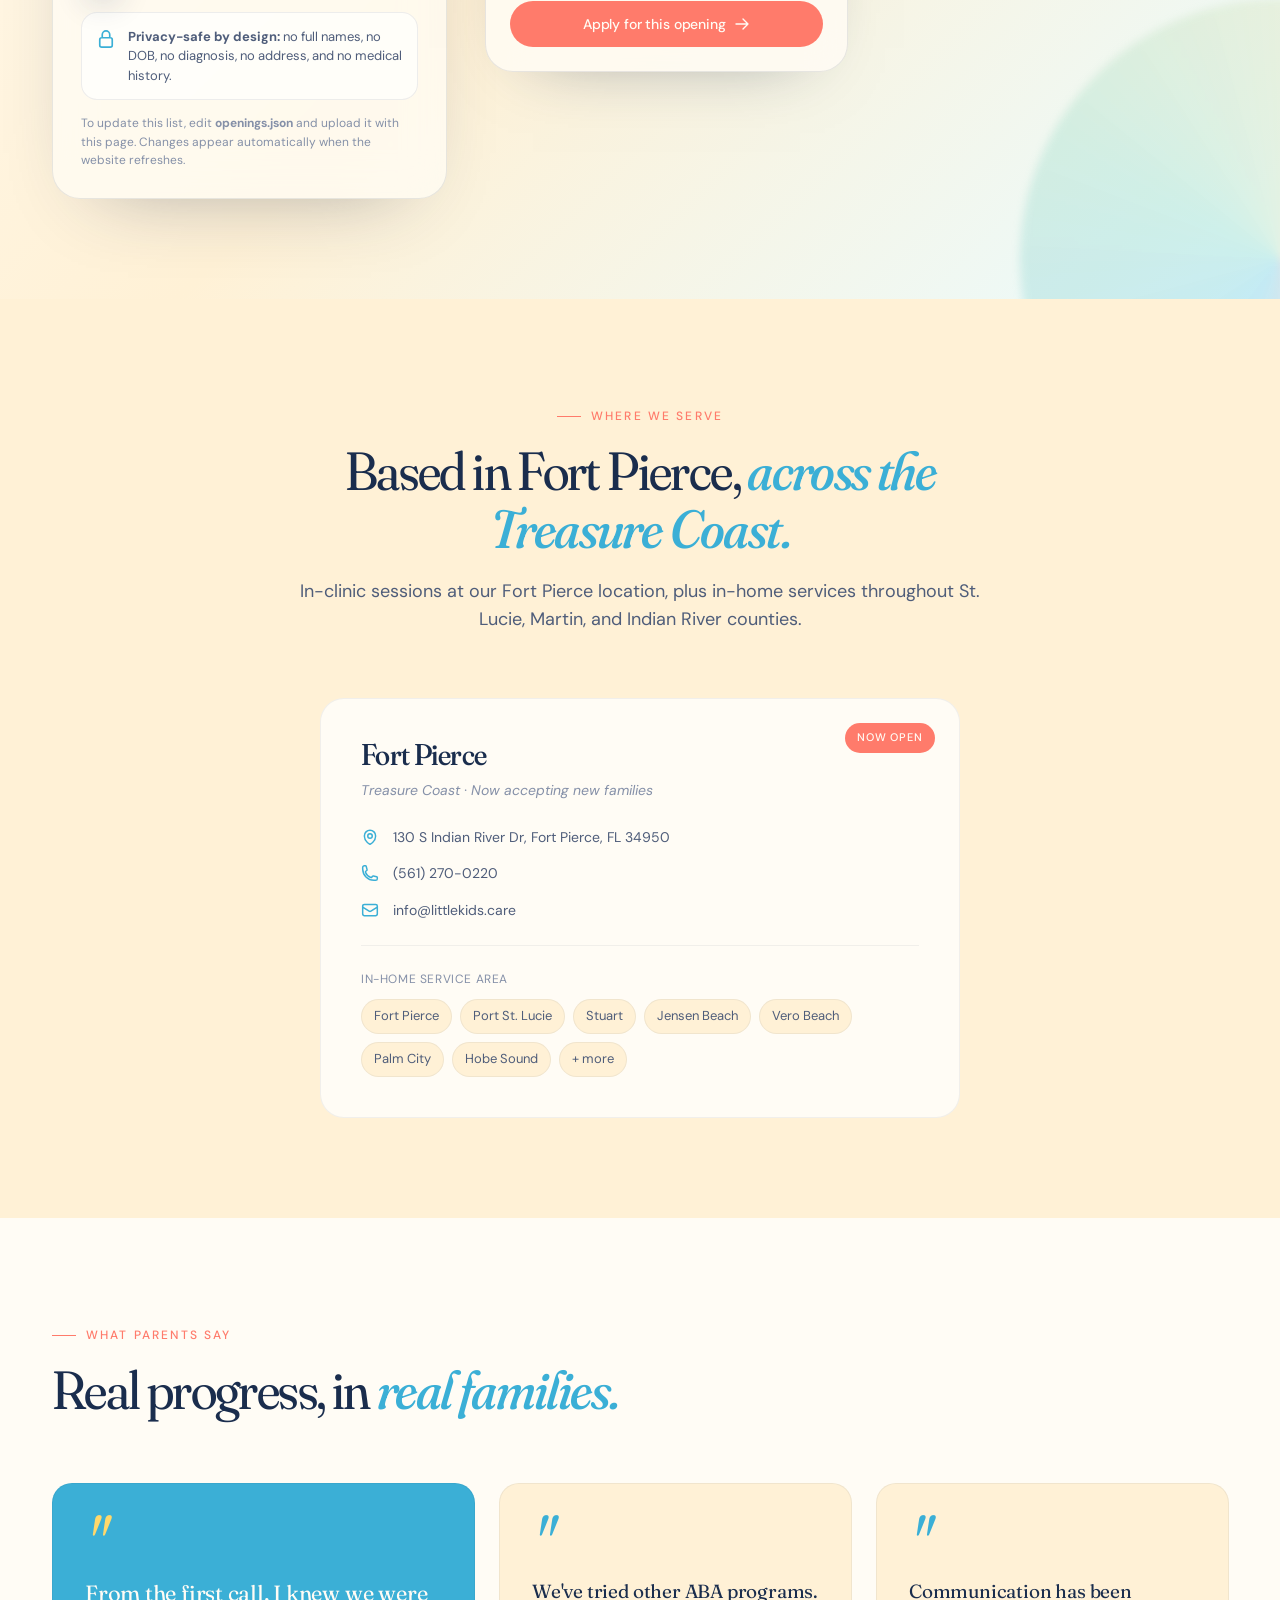
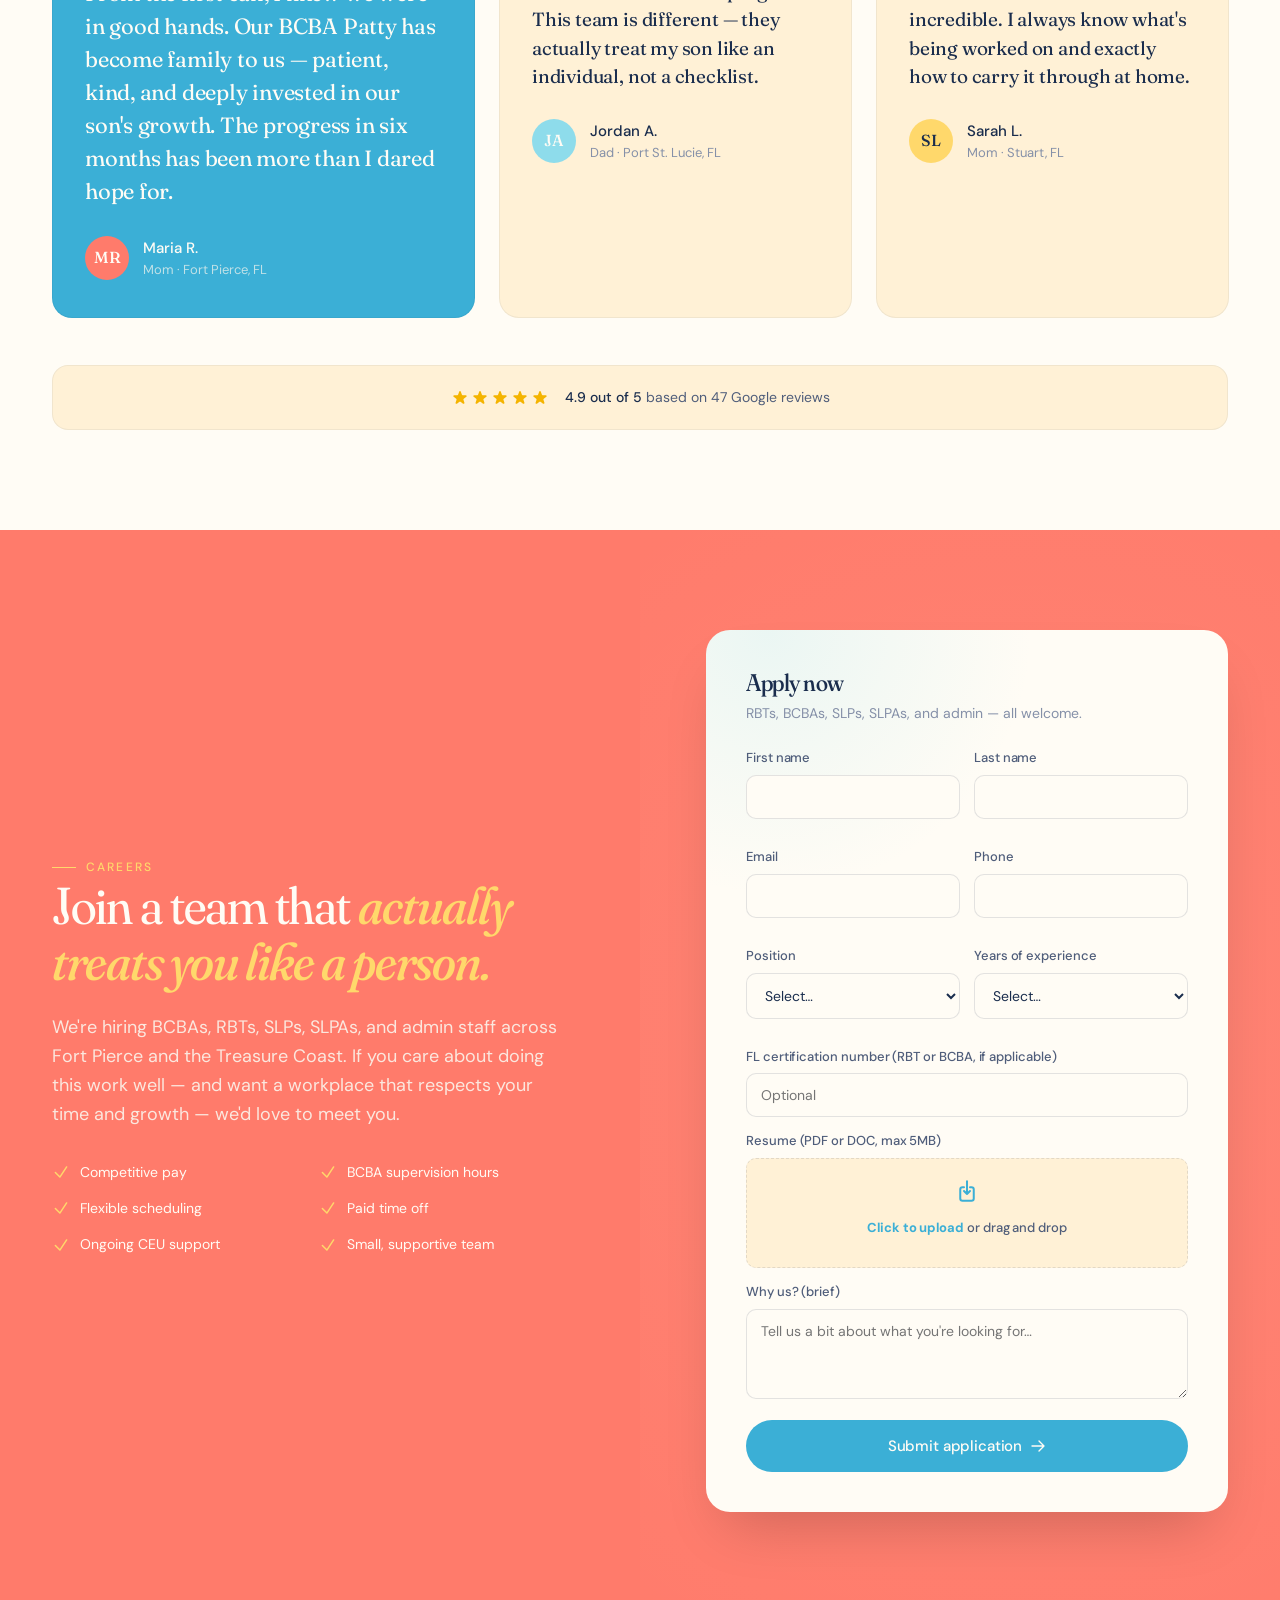
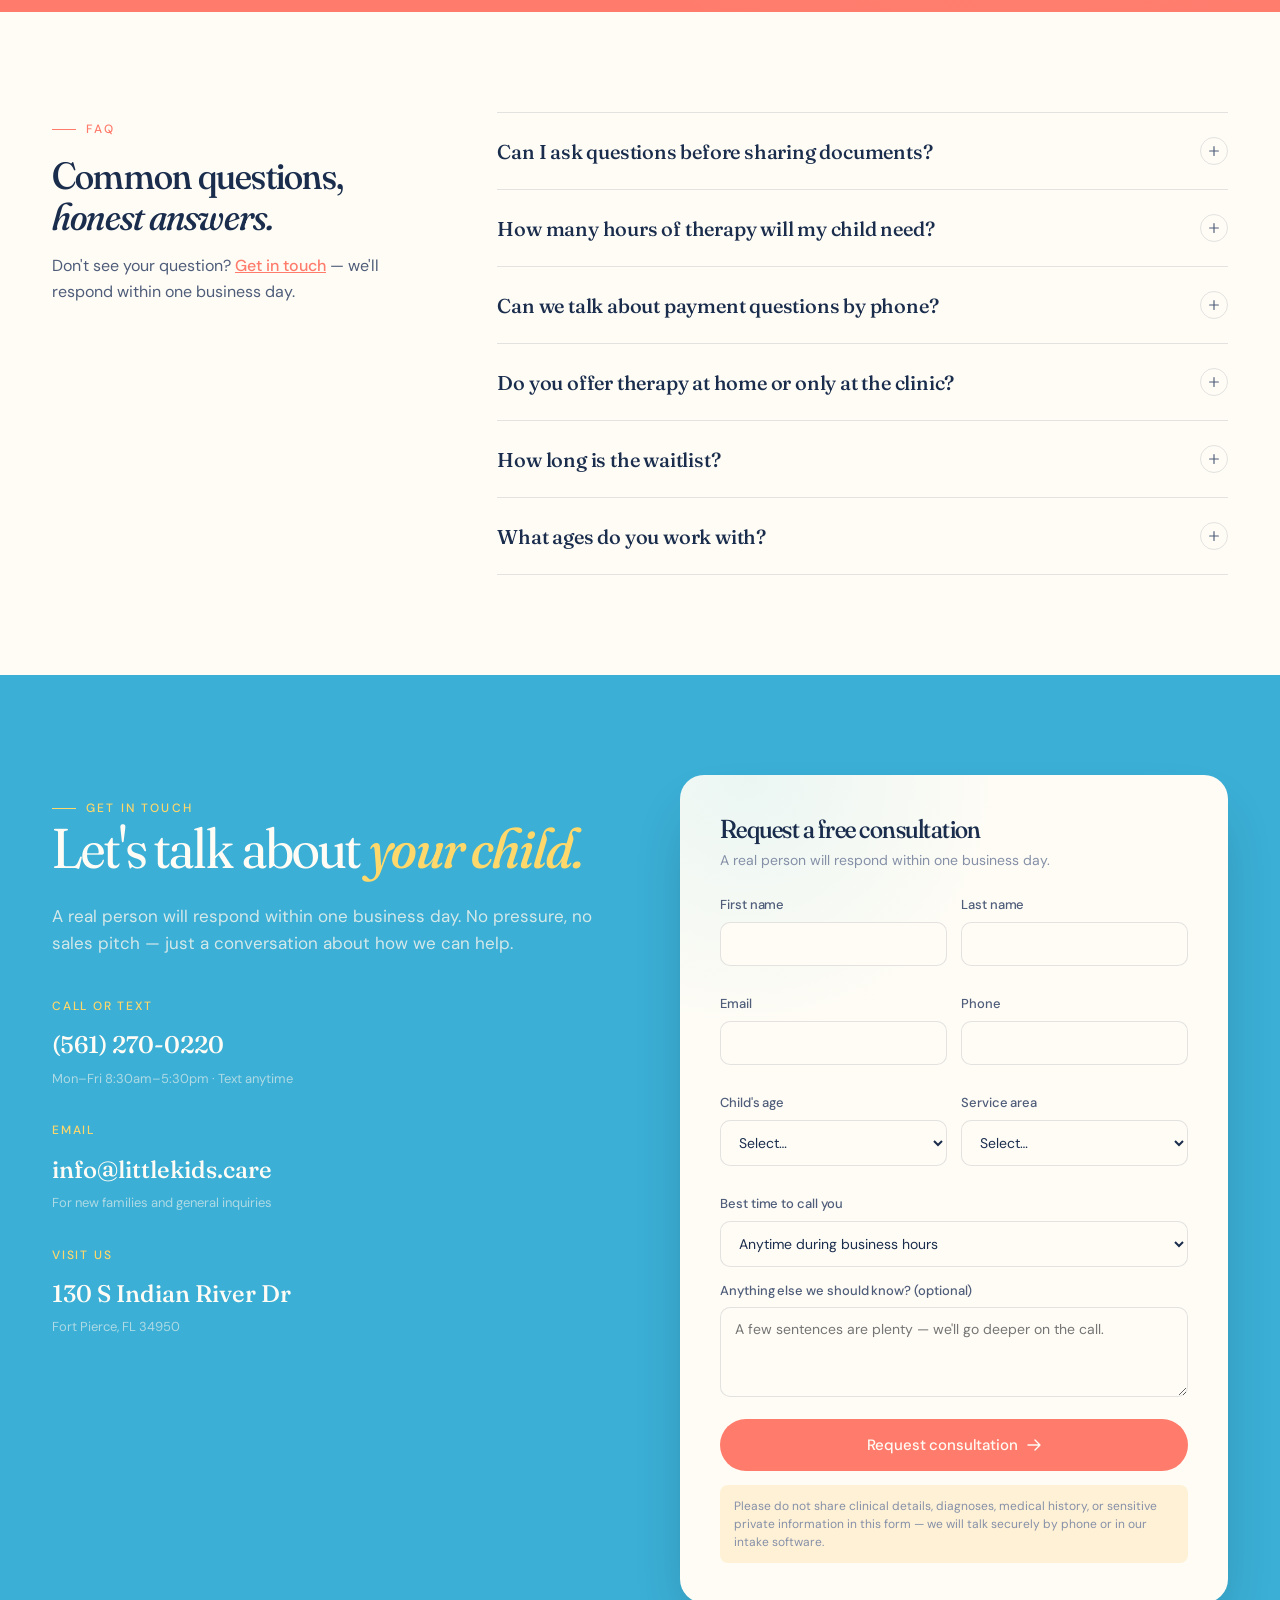
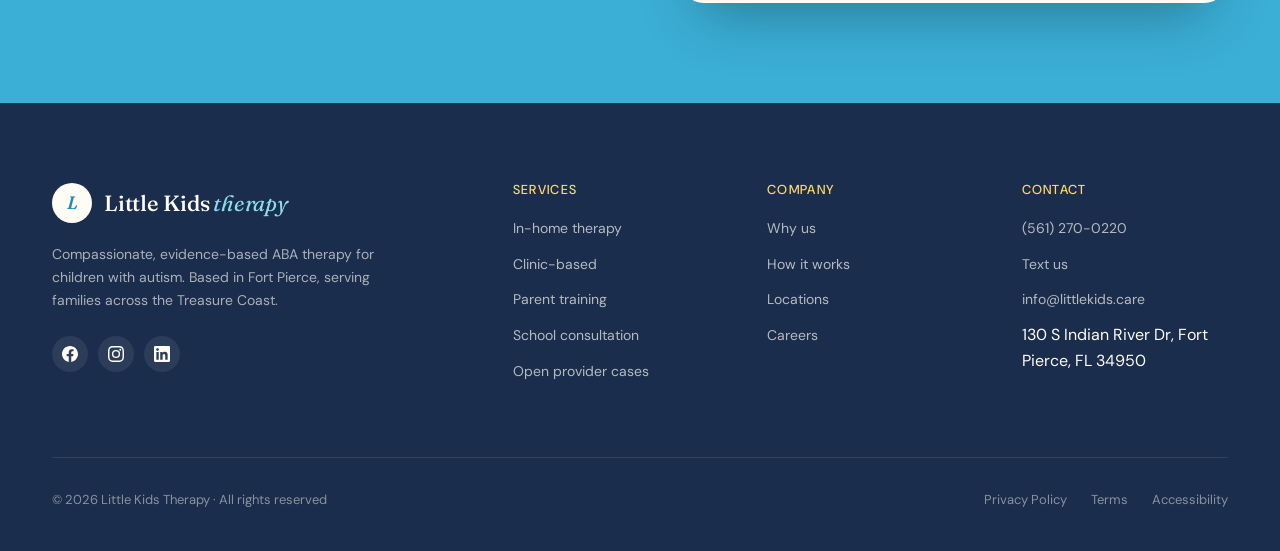
==== commit 2bb4bda8: "Add files via upload" ====
--- a/index.html
+++ b/index.html
@@ -1036,11 +1036,11 @@
         <ul>
           <li><a href="#why">Why us</a></li>
           <li><a href="#services">Services</a></li>
-          <li><a href="#openings">Open cases</a></li>
           <li><a href="#process">How it works</a></li>
           <li><a href="#locations">Locations</a></li>
           <li><a href="#faq">FAQ</a></li>
           <li><a href="#careers">Careers</a></li>
+          <li><a href="#openings">Open cases</a></li>
         </ul>
       </nav>
       <div class="header-cta">
@@ -1068,11 +1068,11 @@
   <ul>
     <li><a href="#why" class="mobile-link">Why us</a></li>
     <li><a href="#services" class="mobile-link">Services</a></li>
-    <li><a href="#openings" class="mobile-link">Open cases</a></li>
     <li><a href="#process" class="mobile-link">How it works</a></li>
     <li><a href="#locations" class="mobile-link">Locations</a></li>
     <li><a href="#faq" class="mobile-link">FAQ</a></li>
     <li><a href="#careers" class="mobile-link">Careers</a></li>
+    <li><a href="#openings" class="mobile-link">Open cases</a></li>
   </ul>
   <div class="mobile-nav-cta">
     <a href="#contact" class="btn btn-primary btn-lg mobile-link">Free consultation</a>
@@ -1347,7 +1347,7 @@
 
       <div>
         <div class="openings-grid" id="openingsGrid" aria-live="polite"></div>
-        <div class="openings-empty" id="openingsEmpty">No openings match this filter right now.</div>
+        <div class="openings-empty" id="openingsEmpty">No openings match this filter right now. If you just updated openings.json, refresh the page in a minute.</div>
       </div>
     </div>
   </div>
@@ -1771,9 +1771,9 @@
         <ul>
           <li><a href="#services">In-home therapy</a></li>
           <li><a href="#services">Clinic-based</a></li>
-          <li><a href="#openings">Open provider cases</a></li>
           <li><a href="#services">Parent training</a></li>
           <li><a href="#services">School consultation</a></li>
+          <li><a href="#openings">Open provider cases</a></li>
         </ul>
       </div>
       <div class="footer-col">
@@ -1897,7 +1897,7 @@
     glow.style.left = e.clientX + 'px';
     glow.style.top = e.clientY + 'px';
   }
-  document.querySelectorAll('.why-card, .service-card, .testimonial, .location-card, .opening-card').forEach(card => {
+  document.querySelectorAll('.why-card, .service-card, .testimonial, .location-card, .opening-card, .opening-card').forEach(card => {
     const rect = card.getBoundingClientRect();
     const x = e.clientX - rect.left;
     const y = e.clientY - rect.top;
@@ -1908,7 +1908,7 @@
   });
 }, { passive: true });
 
-document.querySelectorAll('.why-card, .service-card, .testimonial, .location-card, .opening-card').forEach(card => {
+document.querySelectorAll('.why-card, .service-card, .testimonial, .location-card, .opening-card, .opening-card').forEach(card => {
   card.addEventListener('pointermove', (e) => {
     if (window.matchMedia('(max-width: 800px)').matches) return;
     const r = card.getBoundingClientRect();
@@ -1931,56 +1931,7 @@
 document.querySelectorAll('.reveal').forEach(el => observer.observe(el));
 
 // HIPAA-safe open cases list. Edit openings.json to update public openings without touching the page code.
-const defaultOpenings = [
-  {
-    initials: 'A.M.',
-    age: '4',
-    area: 'Fort Pierce',
-    setting: 'In-home',
-    services: ['RBT', 'BCBA'],
-    session: 'Afternoon',
-    days: 'Mon–Fri preferred',
-    hours: '3:00pm–6:00pm',
-    priority: 'Ready now',
-    notes: 'Early learner. Family prefers a consistent weekly team.'
-  },
-  {
-    initials: 'J.R.',
-    age: '6',
-    area: 'Port St. Lucie',
-    setting: 'In-home',
-    services: ['RBT'],
-    session: 'Morning',
-    days: '3–5 days/week',
-    hours: '8:30am–12:00pm',
-    priority: 'New opening',
-    notes: 'Great fit for an RBT who enjoys early intervention routines.'
-  },
-  {
-    initials: 'L.S.',
-    age: '8',
-    area: 'Vero Beach',
-    setting: 'Clinic / Hybrid',
-    services: ['SLP'],
-    session: 'After school',
-    days: '2 days/week',
-    hours: 'After 3:30pm',
-    priority: 'SLP needed',
-    notes: 'Speech opening. No private clinical details are posted publicly.'
-  },
-  {
-    initials: 'N.T.',
-    age: '5',
-    area: 'Stuart / Jensen Beach',
-    setting: 'In-home',
-    services: ['BCBA'],
-    session: 'Flexible',
-    days: 'Assessment / supervision',
-    hours: 'Flexible schedule',
-    priority: 'BCBA review',
-    notes: 'Clinical supervision opportunity for a BCBA in the Treasure Coast area.'
-  }
-];
+const defaultOpenings = [];
 let openingsData = [];
 let activeOpeningFilter = 'ALL';
 function escapeHtml(value) {
@@ -2043,12 +1994,12 @@
 }
 async function loadOpenings() {
   try {
-    const response = await fetch('openings.json', { cache: 'no-store' });
+    const response = await fetch('openings.json?v=' + Date.now(), { cache: 'no-store' });
     if (!response.ok) throw new Error('openings.json not found');
     const json = await response.json();
-    openingsData = Array.isArray(json) ? json : defaultOpenings;
+    openingsData = Array.isArray(json) ? json : [];
   } catch (error) {
-    openingsData = defaultOpenings;
+    openingsData = [];
   }
   renderOpenings();
 }
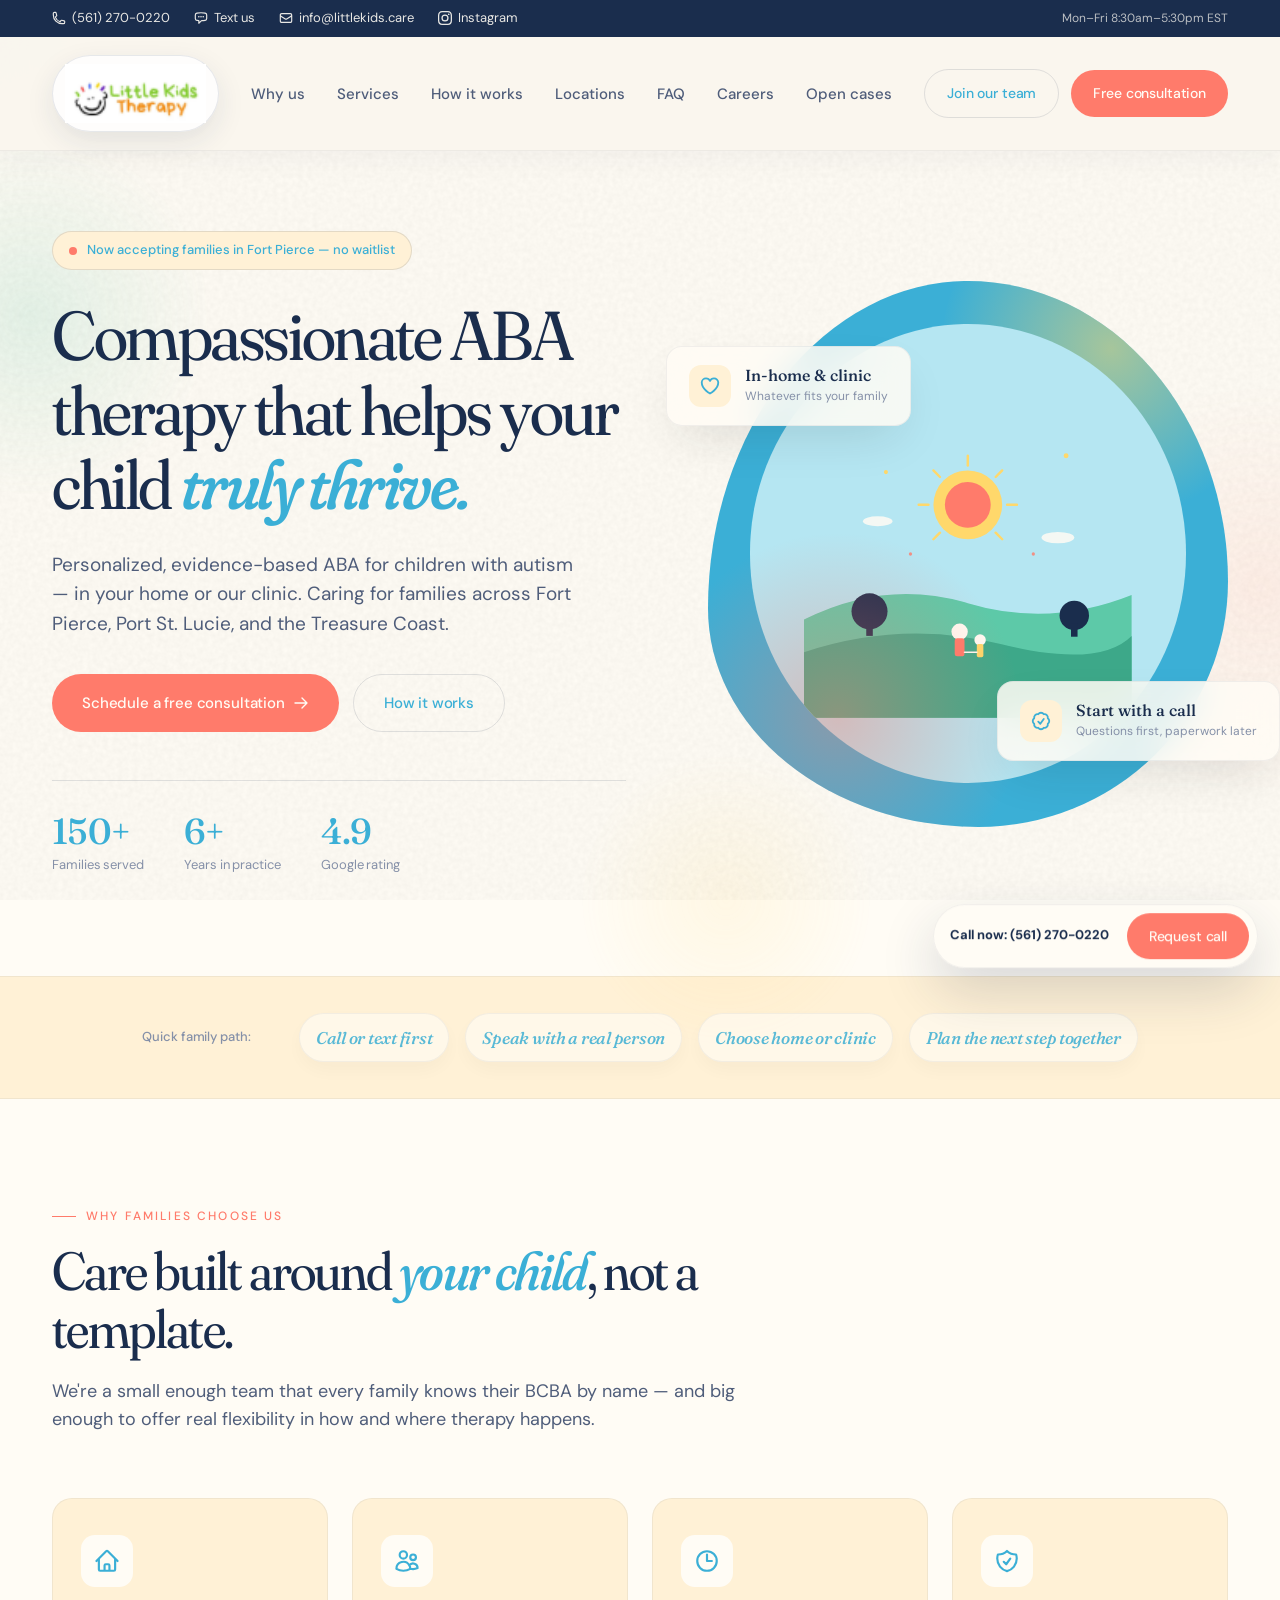
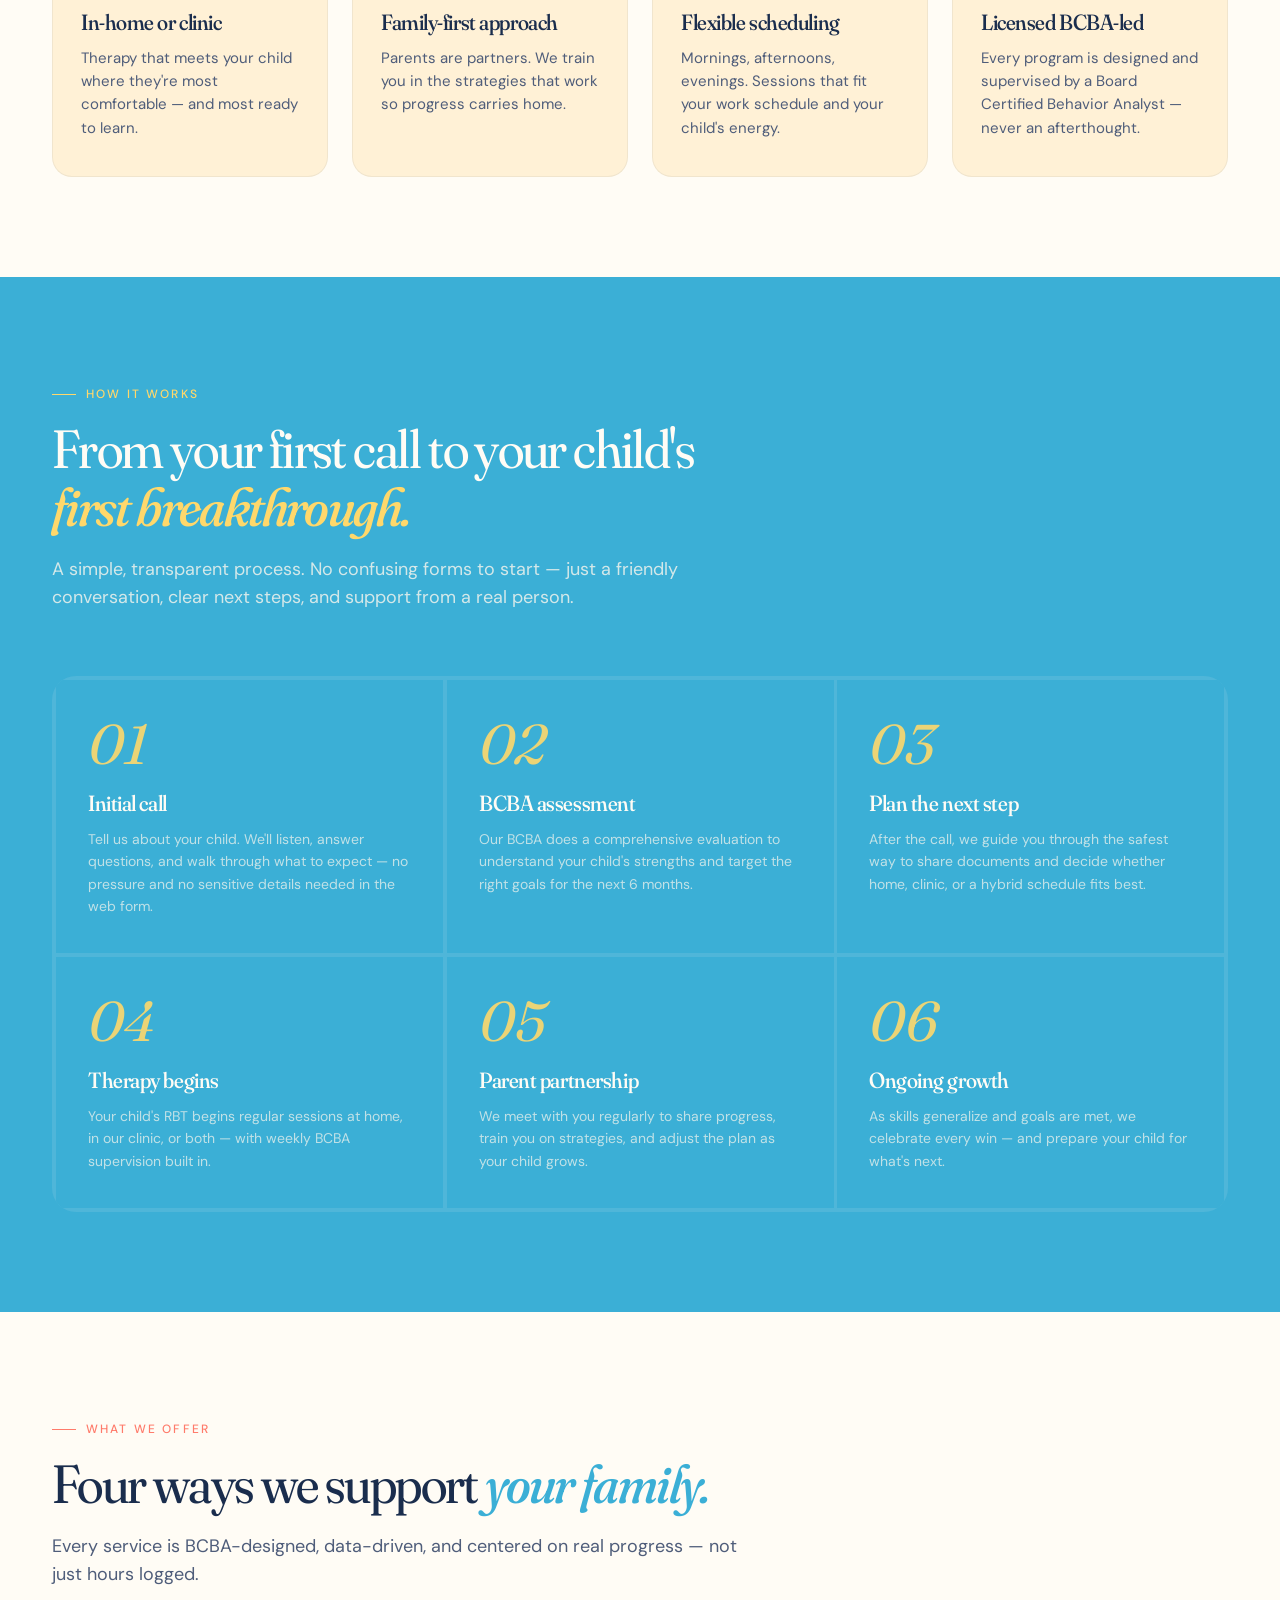
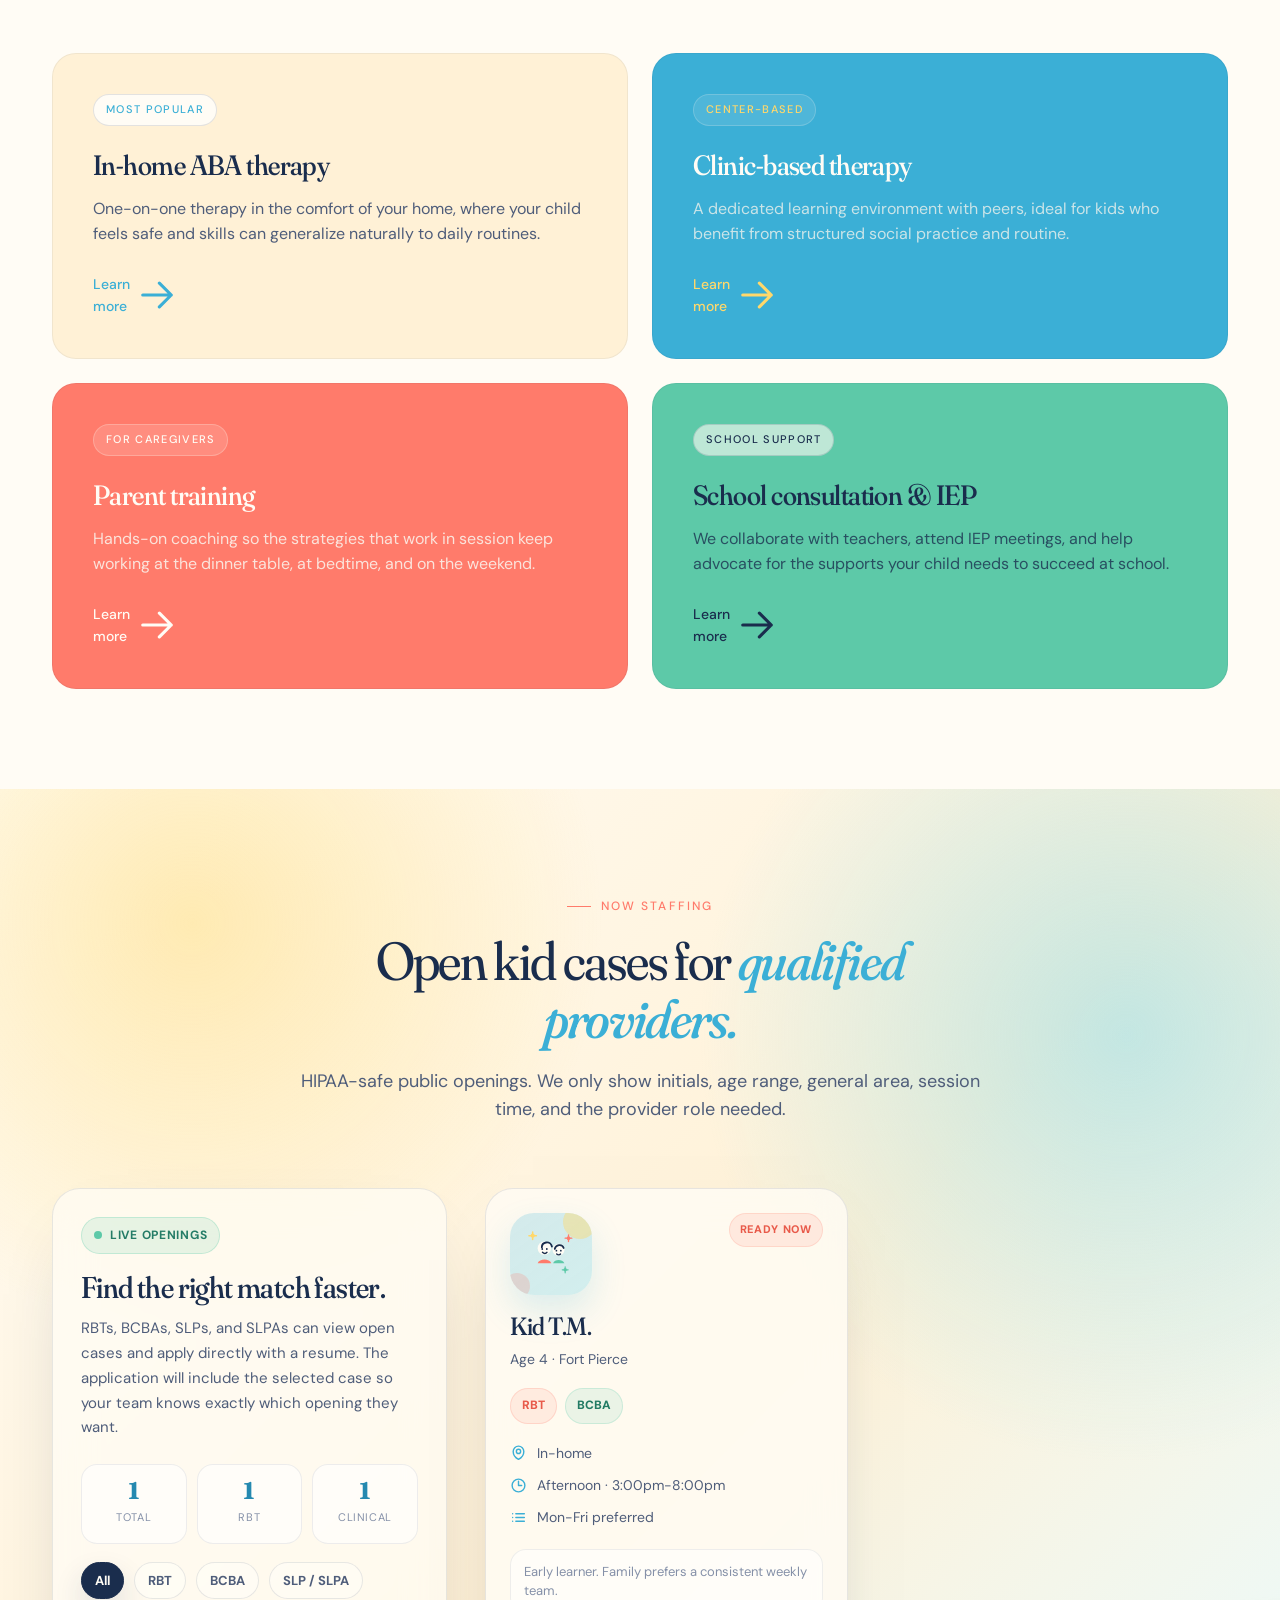
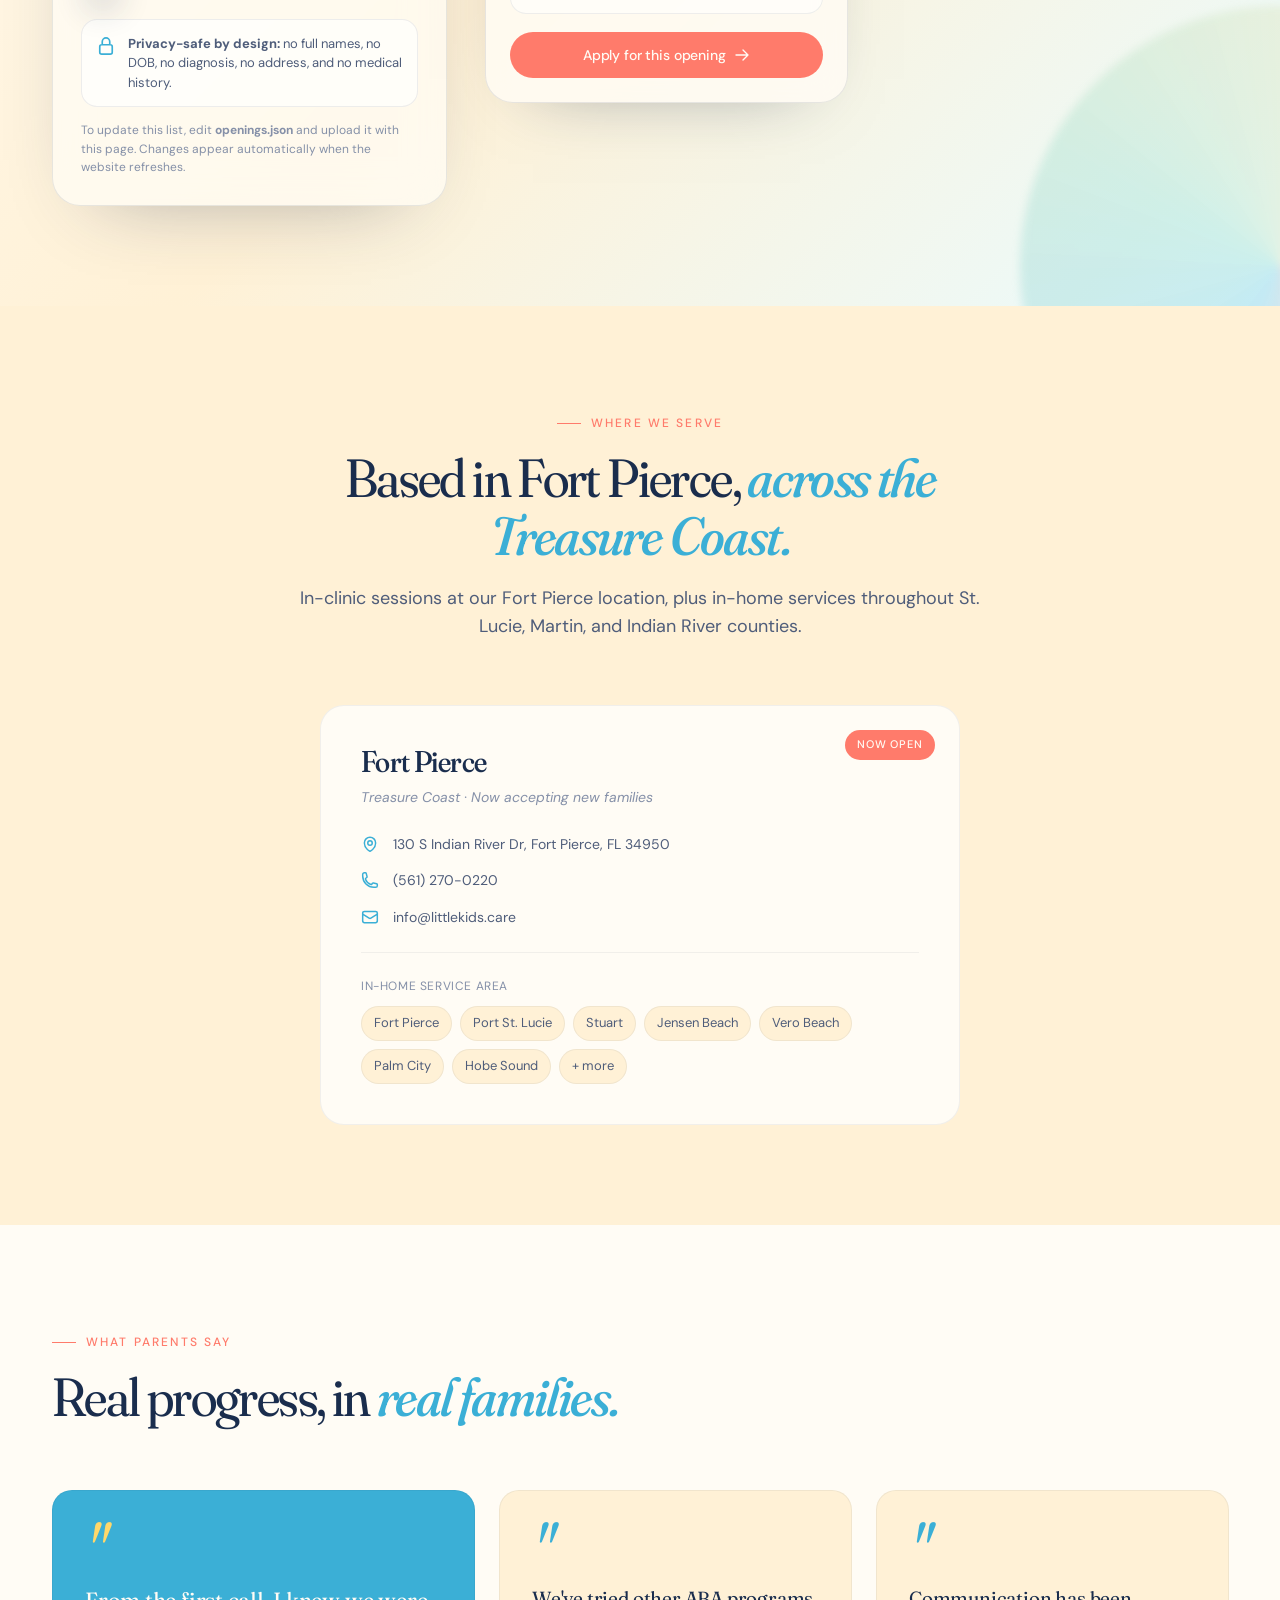
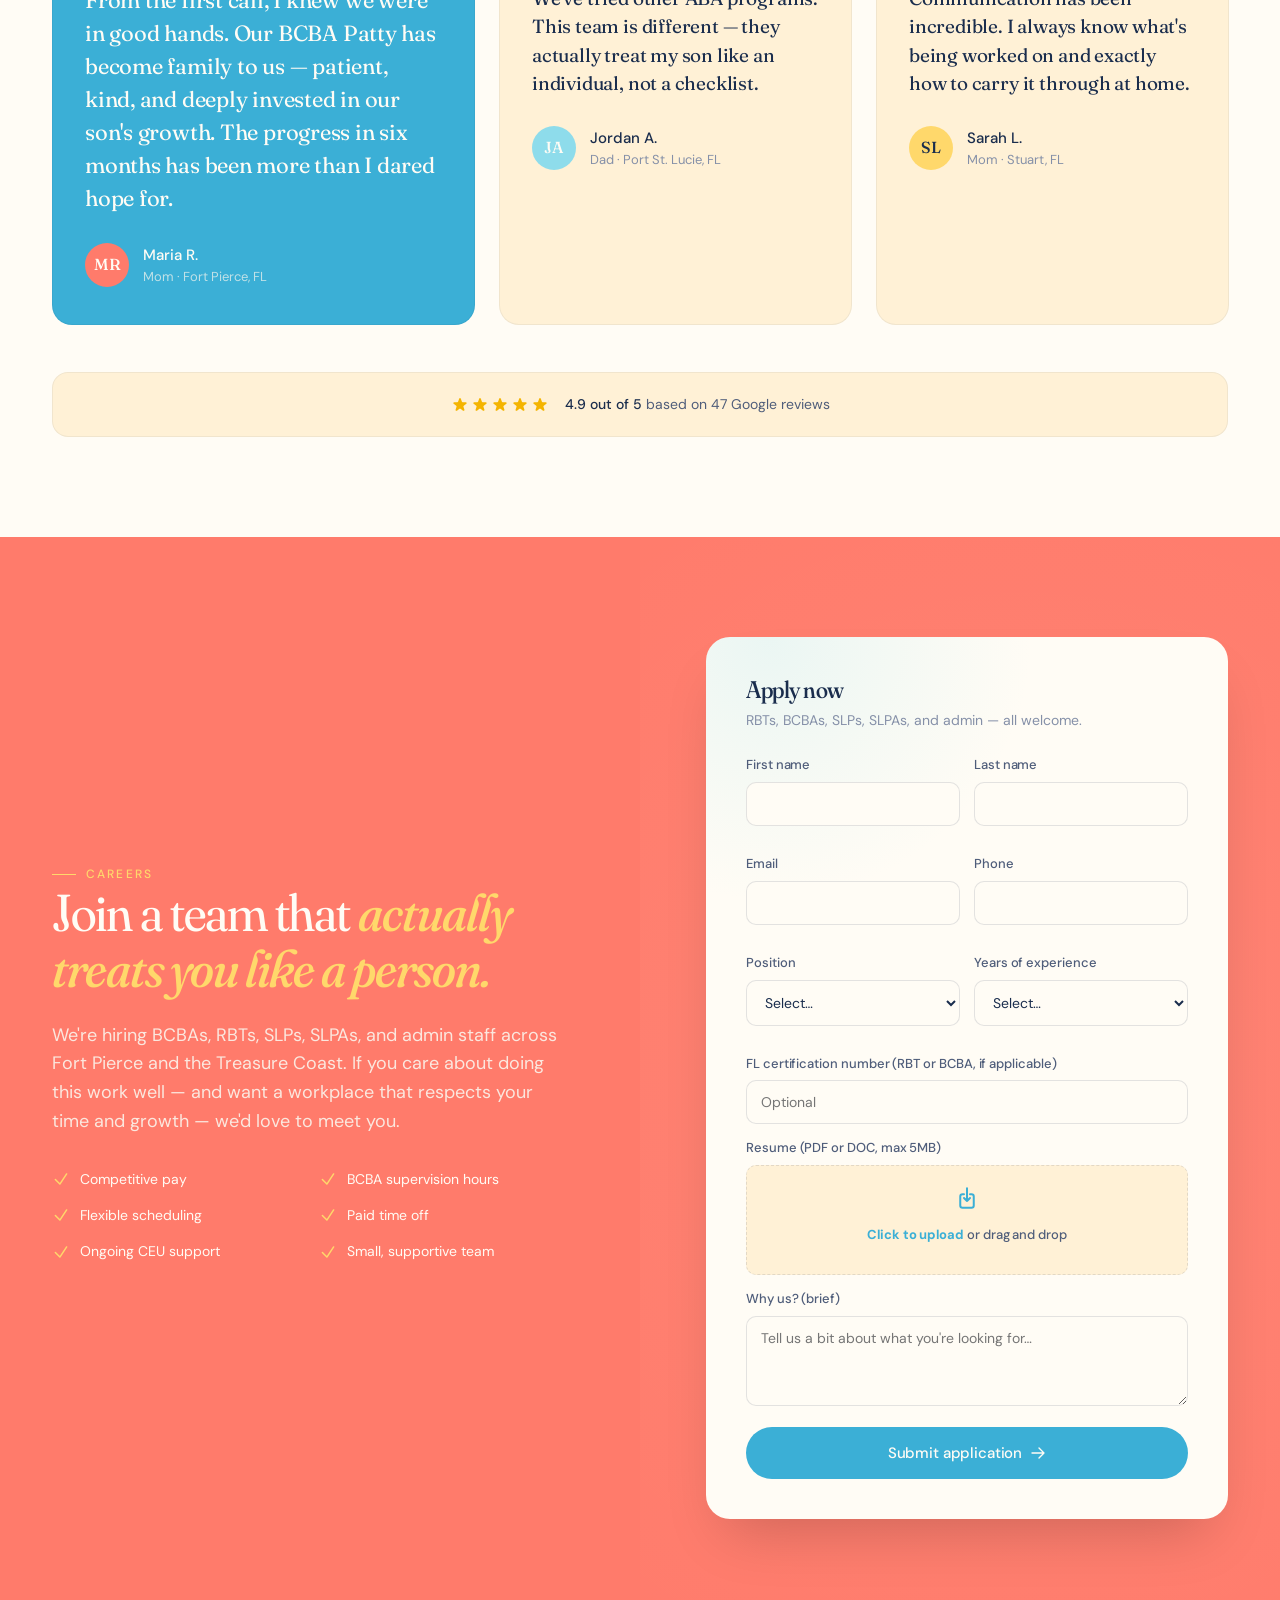
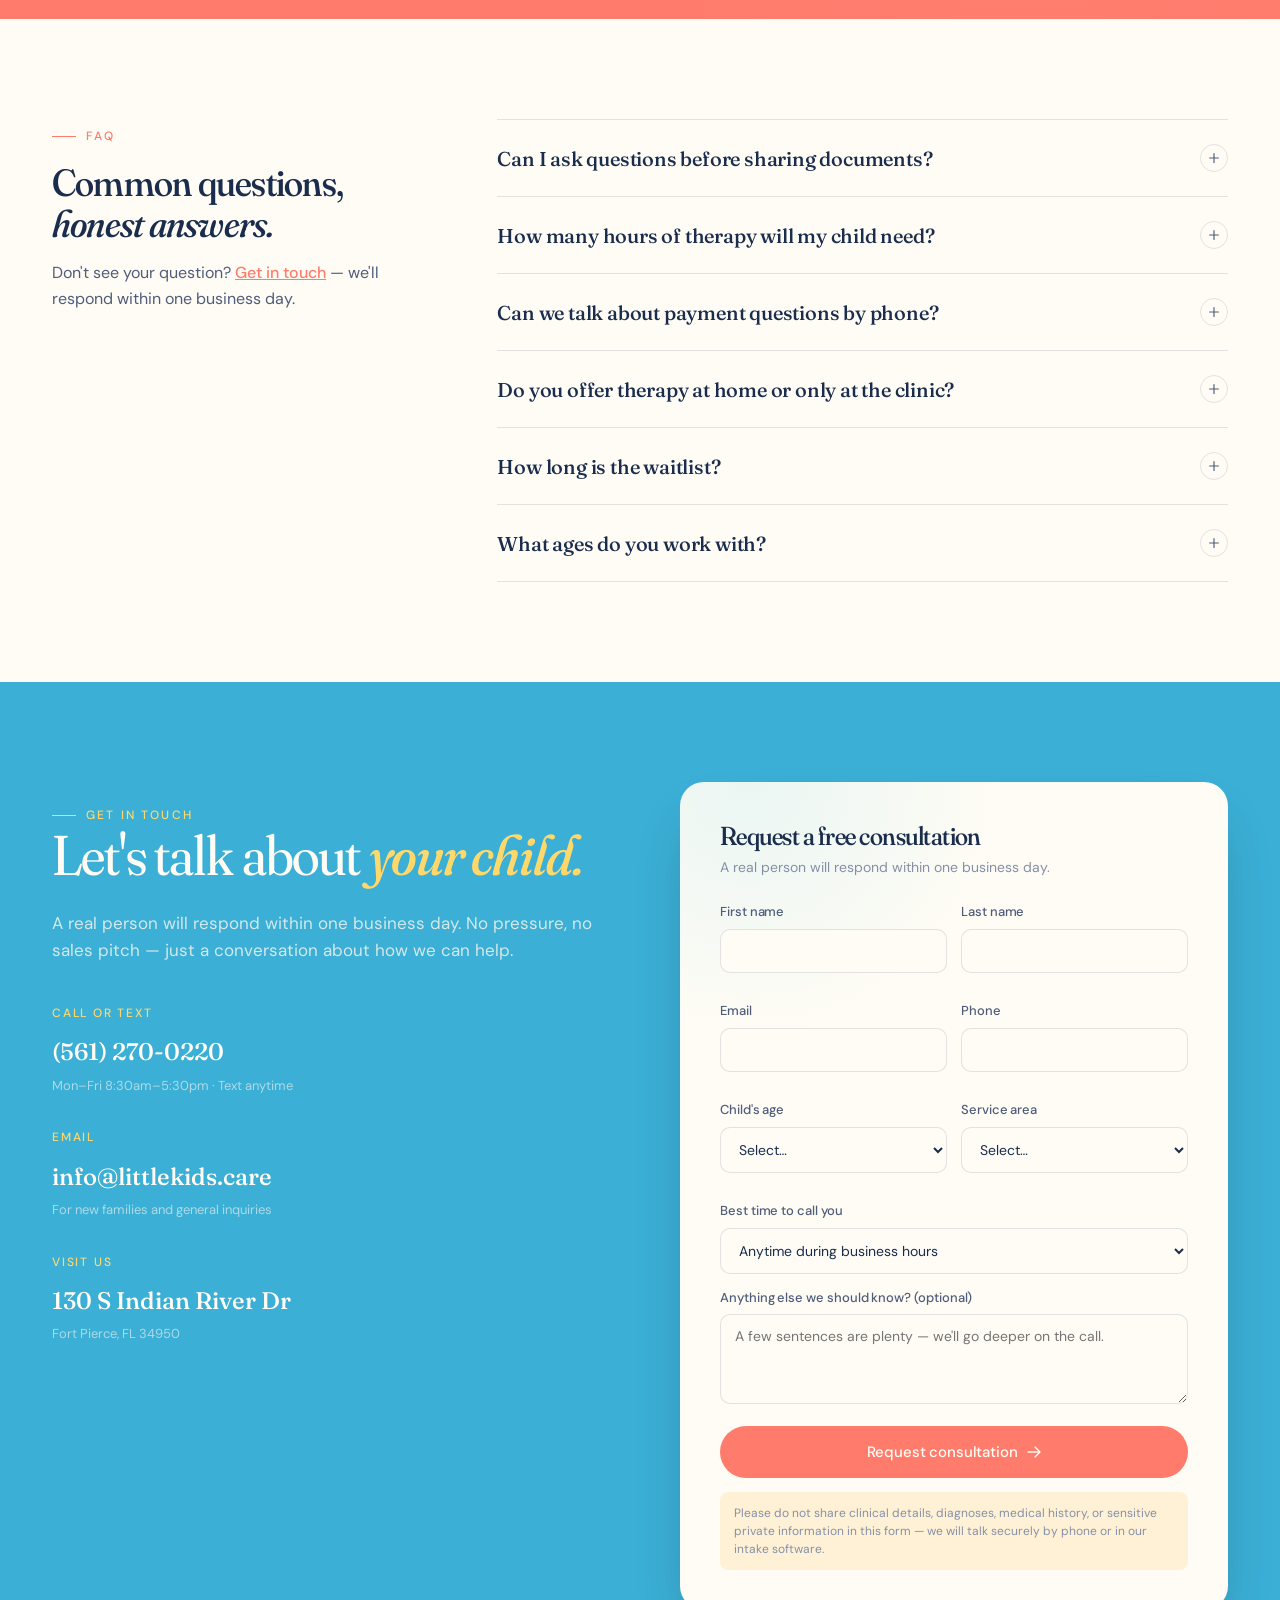
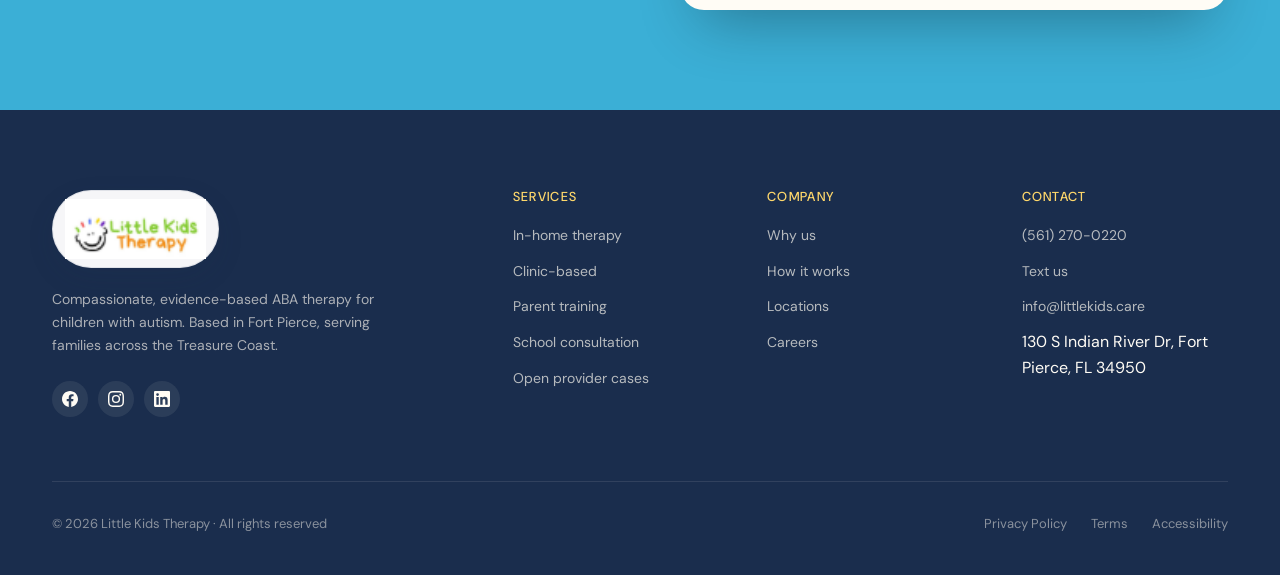
==== commit 205b83c3: "Add files via upload" ====
--- a/index.html
+++ b/index.html
@@ -98,21 +98,32 @@
 .header-main { padding: 18px 0; }
 .header-main .container { display: flex; justify-content: space-between; align-items: center; gap: 32px; }
 
-.logo { display: flex; align-items: center; gap: 12px; text-decoration: none; color: var(--ink); }
-.logo-mark {
-  width: 40px; height: 40px;
-  background: var(--forest);
-  border-radius: 50%;
-  display: grid;
-  place-items: center;
-  color: var(--cream);
-  font-family: 'Fraunces', serif;
-  font-weight: 600;
-  font-size: 18px;
-  font-style: italic;
-}
-.logo-text { font-family: 'Fraunces', serif; font-size: 22px; font-weight: 500; letter-spacing: -0.01em; }
-.logo-text span { color: var(--forest-soft); font-style: italic; font-weight: 400; }
+.logo { display: inline-flex; align-items: center; gap: 12px; text-decoration: none; color: var(--ink); }
+.logo-shell {
+  display: inline-flex;
+  align-items: center;
+  justify-content: center;
+  padding: 8px 12px;
+  border-radius: 999px;
+  background: rgba(255,255,255,0.82);
+  border: 1px solid rgba(26,45,77,0.10);
+  box-shadow: 0 10px 28px rgba(26,45,77,0.10);
+}
+.logo-img {
+  display: block;
+  width: clamp(118px, 11vw, 148px);
+  height: auto;
+}
+.logo-text {
+  position: absolute !important;
+  width: 1px; height: 1px;
+  padding: 0; margin: -1px;
+  overflow: hidden; clip: rect(0, 0, 0, 0);
+  white-space: nowrap; border: 0;
+}
+.footer-brand .logo-shell, .mobile-nav-top .logo-shell {
+  background: rgba(255,255,255,0.96);
+}
 
 nav ul { list-style: none; display: flex; gap: 32px; align-items: center; }
 nav a { color: var(--ink-soft); text-decoration: none; font-size: 15px; font-weight: 500; transition: color 0.2s; position: relative; }
@@ -641,7 +652,6 @@
 .footer-grid { display: grid; grid-template-columns: 2fr 1fr 1fr 1fr; gap: 48px; margin-bottom: 64px; }
 .footer-brand { max-width: 360px; }
 .footer-brand .logo { color: var(--cream); margin-bottom: 20px; }
-.footer-brand .logo-mark { background: var(--cream); color: var(--forest-deep); }
 .footer-brand p { color: rgba(250, 246, 238, 0.65); font-size: 14px; line-height: 1.65; margin-bottom: 24px; }
 .footer-social { display: flex; gap: 10px; }
 .footer-social a { width: 36px; height: 36px; border-radius: 50%; background: rgba(250, 246, 238, 0.08); display: grid; place-items: center; color: var(--cream); transition: background 0.2s; text-decoration: none; }
@@ -716,7 +726,6 @@
 .mobile-nav.open { transform: translateX(0); }
 .mobile-nav-top { display: flex; justify-content: space-between; align-items: center; margin-bottom: 48px; }
 .mobile-nav-top .logo { color: var(--cream); }
-.mobile-nav-top .logo-mark { background: var(--cream); color: var(--forest); }
 .mobile-nav-close { background: rgba(250,246,238,0.1); border: none; width: 40px; height: 40px; border-radius: 50%; color: var(--cream); cursor: pointer; display: grid; place-items: center; }
 .mobile-nav-close svg { width: 20px; height: 20px; }
 .mobile-nav ul { list-style: none; }
@@ -918,17 +927,69 @@
 .opening-card > * { position: relative; z-index: 1; }
 .opening-top { display: flex; justify-content: space-between; align-items: flex-start; gap: 14px; margin-bottom: 18px; }
 .opening-avatar {
-  width: 58px;
-  height: 58px;
-  border-radius: 20px;
-  background: linear-gradient(135deg, var(--forest), var(--forest-soft));
-  color: var(--cream);
+  width: 82px;
+  height: 82px;
+  border-radius: 24px;
+  background: linear-gradient(145deg, rgba(59,175,214,.22), rgba(142,220,235,.40));
   display: grid;
   place-items: center;
-  font-family: 'Fraunces', serif;
-  font-weight: 700;
-  font-size: 20px;
-  box-shadow: 0 14px 28px rgba(59,175,214,.24);
+  box-shadow: 0 16px 34px rgba(59,175,214,.18);
+  position: relative;
+  overflow: hidden;
+  isolation: isolate;
+}
+.opening-avatar::before,
+.opening-avatar::after {
+  content: '';
+  position: absolute;
+  border-radius: 999px;
+  opacity: .78;
+  z-index: 0;
+}
+.opening-avatar::before {
+  width: 34px;
+  height: 34px;
+  background: rgba(255,216,107,.55);
+  top: -8px;
+  right: -5px;
+  animation: kidOrbFloat 4.8s ease-in-out infinite;
+}
+.opening-avatar::after {
+  width: 26px;
+  height: 26px;
+  background: rgba(255,123,107,.28);
+  left: -6px;
+  bottom: -4px;
+  animation: kidOrbFloat 5.2s ease-in-out infinite reverse;
+}
+.kid-avatar-svg {
+  width: 60px;
+  height: 60px;
+  position: relative;
+  z-index: 1;
+  overflow: visible;
+}
+.kid-avatar-svg .kid-group {
+  animation: kidGroupBob 3.4s ease-in-out infinite;
+  transform-origin: center;
+}
+.kid-avatar-svg .sparkle {
+  animation: kidSparkle 2s ease-in-out infinite;
+  transform-origin: center;
+}
+.kid-avatar-svg .sparkle-2 { animation-delay: .7s; }
+.kid-avatar-svg .sparkle-3 { animation-delay: 1.2s; }
+@keyframes kidGroupBob {
+  0%, 100% { transform: translateY(0px); }
+  50% { transform: translateY(-3px); }
+}
+@keyframes kidSparkle {
+  0%, 100% { transform: scale(.88); opacity: .5; }
+  50% { transform: scale(1.12); opacity: 1; }
+}
+@keyframes kidOrbFloat {
+  0%, 100% { transform: translateY(0px) scale(1); }
+  50% { transform: translateY(-7px) scale(1.08); }
 }
 .opening-priority {
   border-radius: 999px;
@@ -1028,9 +1089,9 @@
   </div>
   <div class="header-main">
     <div class="container">
-      <a href="#" class="logo">
-        <div class="logo-mark">L</div>
-        <div class="logo-text">Little Kids<span> therapy</span></div>
+      <a href="#" class="logo" aria-label="Little Kids Therapy home">
+        <span class="logo-shell"><img src="[data-uri]" alt="Little Kids Therapy" class="logo-img"></span>
+        <span class="logo-text">Little Kids Therapy</span>
       </a>
       <nav>
         <ul>
@@ -1057,10 +1118,10 @@
 <!-- ============ MOBILE NAV ============ -->
 <div class="mobile-nav" id="mobileNav">
   <div class="mobile-nav-top">
-    <a href="#" class="logo">
-      <div class="logo-mark">L</div>
-      <div class="logo-text">Little Kids<span> therapy</span></div>
-    </a>
+    <a href="#" class="logo" aria-label="Little Kids Therapy home">
+        <span class="logo-shell"><img src="[data-uri]" alt="Little Kids Therapy" class="logo-img"></span>
+        <span class="logo-text">Little Kids Therapy</span>
+      </a>
     <button class="mobile-nav-close" id="mobileClose" aria-label="Close menu">
       <svg fill="none" stroke="currentColor" viewBox="0 0 24 24" stroke-width="2"><path stroke-linecap="round" stroke-linejoin="round" d="M6 18L18 6M6 6l12 12"/></svg>
     </button>
@@ -1488,11 +1549,13 @@
       </div>
 
       <form class="careers-form reveal smart-form" id="careersForm" action="https://formsubmit.co/ajax/info@littlekids.care" method="POST" enctype="multipart/form-data">
-        <input type="hidden" name="_subject" value="New Little Kids career application">
+        <input type="hidden" name="_subject" id="careers-subject" value="New Little Kids career application">
         <input type="hidden" name="_template" value="table">
         <input type="hidden" name="_captcha" value="false">
         <input type="text" name="_honey" style="display:none" tabindex="-1" autocomplete="off">
         <input type="hidden" name="selected_open_case" id="selected-open-case" value="">
+        <input type="hidden" name="kid_opening_applied_for" id="selected-open-case-report" value="">
+        <input type="hidden" name="application_source" id="application-source" value="General careers page">
         <h3>Apply now</h3>
         <p class="careers-form-sub">RBTs, BCBAs, SLPs, SLPAs, and admin — all welcome.</p>
         <div class="opening-apply-banner" id="openingApplyBanner"></div>
@@ -1755,10 +1818,10 @@
   <div class="container">
     <div class="footer-grid">
       <div class="footer-brand">
-        <a href="#" class="logo">
-          <div class="logo-mark">L</div>
-          <div class="logo-text">Little Kids<span> therapy</span></div>
-        </a>
+        <a href="#" class="logo" aria-label="Little Kids Therapy home">
+        <span class="logo-shell"><img src="[data-uri]" alt="Little Kids Therapy" class="logo-img"></span>
+        <span class="logo-text">Little Kids Therapy</span>
+      </a>
         <p>Compassionate, evidence-based ABA therapy for children with autism. Based in Fort Pierce, serving families across the Treasure Coast.</p>
         <div class="footer-social">
           <a href="#" aria-label="Facebook"><svg fill="currentColor" viewBox="0 0 24 24"><path d="M24 12.073c0-6.627-5.373-12-12-12s-12 5.373-12 12c0 5.99 4.388 10.954 10.125 11.854v-8.385H7.078v-3.47h3.047V9.43c0-3.007 1.792-4.669 4.533-4.669 1.312 0 2.686.235 2.686.235v2.953H15.83c-1.491 0-1.956.925-1.956 1.874v2.25h3.328l-.532 3.47h-2.796v8.385C19.612 23.027 24 18.062 24 12.073z"/></svg></a>
@@ -1854,6 +1917,16 @@
     });
     if (!response.ok) throw new Error('Form service returned an error');
     form.reset();
+    const applyBanner = document.getElementById('openingApplyBanner');
+    const caseHidden = document.getElementById('selected-open-case');
+    const caseReportHidden = document.getElementById('selected-open-case-report');
+    const sourceHidden = document.getElementById('application-source');
+    const subjectHidden = document.getElementById('careers-subject');
+    if (applyBanner) { applyBanner.classList.remove('show'); applyBanner.innerHTML = ''; }
+    if (caseHidden) caseHidden.value = '';
+    if (caseReportHidden) caseReportHidden.value = '';
+    if (sourceHidden) sourceHidden.value = 'General careers page';
+    if (subjectHidden) subjectHidden.value = 'New Little Kids career application';
     if (resumeName) resumeName.textContent = '';
     success?.classList.add('show');
     setTimeout(() => { success?.scrollIntoView({behavior: 'smooth', block: 'center'}); }, 120);
@@ -1937,6 +2010,41 @@
 function escapeHtml(value) {
   return String(value ?? '').replace(/[&<>'"]/g, ch => ({'&':'&amp;','<':'&lt;','>':'&gt;',"'":'&#39;','"':'&quot;'}[ch]));
 }
+
+function kidAvatarMarkup() {
+  return `
+    <div class="opening-avatar" aria-hidden="true">
+      <svg class="kid-avatar-svg" viewBox="0 0 72 72" xmlns="http://www.w3.org/2000/svg" aria-hidden="true">
+        <g class="sparkle sparkle-1">
+          <circle cx="14" cy="14" r="2.5" fill="#ffd86b"></circle>
+          <path d="M14 9.5v9M9.5 14h9" stroke="#ffd86b" stroke-width="1.8" stroke-linecap="round"></path>
+        </g>
+        <g class="sparkle sparkle-2">
+          <circle cx="57" cy="17" r="2.2" fill="#ff7b6b"></circle>
+          <path d="M57 13v8M53 17h8" stroke="#ff7b6b" stroke-width="1.6" stroke-linecap="round"></path>
+        </g>
+        <g class="sparkle sparkle-3">
+          <circle cx="53" cy="55" r="2.1" fill="#5dc9a8"></circle>
+          <path d="M53 51.5v7M49.5 55h7" stroke="#5dc9a8" stroke-width="1.5" stroke-linecap="round"></path>
+        </g>
+        <g class="kid-group">
+          <circle cx="28" cy="29" r="8" fill="#fffcf5"></circle>
+          <circle cx="45" cy="31" r="7.2" fill="#fffcf5"></circle>
+          <path d="M20 47c2.2-6 14-6 16.4 0" fill="#ff7b6b"></path>
+          <path d="M38.5 47c2-5 11.2-5 13.6 0" fill="#5dc9a8"></path>
+          <path d="M25 28c0-3 2-5.3 5-5.8 3.4-.6 6.4 1.4 7.1 4.8" fill="none" stroke="#1a2d4d" stroke-width="2.2" stroke-linecap="round"></path>
+          <path d="M40.5 30c.5-2.6 2.4-4.4 5-4.7 2.7-.3 5 1.2 5.7 3.5" fill="none" stroke="#1a2d4d" stroke-width="2.1" stroke-linecap="round"></path>
+          <circle cx="25.5" cy="30" r="1.1" fill="#1a2d4d"></circle>
+          <circle cx="31" cy="30" r="1.1" fill="#1a2d4d"></circle>
+          <circle cx="42.5" cy="32" r="1.05" fill="#1a2d4d"></circle>
+          <circle cx="47.8" cy="32" r="1.05" fill="#1a2d4d"></circle>
+          <path d="M25.8 34c1.7 1.7 4 1.8 5.3 0" fill="none" stroke="#1a2d4d" stroke-width="1.8" stroke-linecap="round"></path>
+          <path d="M42.8 36c1.5 1.4 3.4 1.4 4.6 0" fill="none" stroke="#1a2d4d" stroke-width="1.7" stroke-linecap="round"></path>
+        </g>
+      </svg>
+    </div>`;
+}
+
 function serviceClass(service) {
   const key = String(service || '').toLowerCase();
   if (key.includes('rbt')) return 'service-rbt';
@@ -1971,7 +2079,7 @@
     return `
       <article class="opening-card reveal" style="transition-delay:${Math.min(index * 70, 280)}ms">
         <div class="opening-top">
-          <div class="opening-avatar">${escapeHtml(opening.initials || 'K')}</div>
+          ${kidAvatarMarkup()}
           <div class="opening-priority">${escapeHtml(opening.priority || 'Open')}</div>
         </div>
         <h3>Kid ${escapeHtml(opening.initials || 'Opening')}</h3>
@@ -2016,12 +2124,18 @@
   if (!apply) return;
   const label = apply.dataset.label || 'Selected open case';
   const hidden = document.getElementById('selected-open-case');
+  const reportHidden = document.getElementById('selected-open-case-report');
+  const sourceHidden = document.getElementById('application-source');
+  const subjectHidden = document.getElementById('careers-subject');
   const banner = document.getElementById('openingApplyBanner');
   const note = document.getElementById('c-note');
   const position = document.getElementById('c-position');
   if (hidden) hidden.value = label;
+  if (reportHidden) reportHidden.value = label;
+  if (sourceHidden) sourceHidden.value = 'Open Cases tab';
+  if (subjectHidden) subjectHidden.value = `New Little Kids application — ${label}`;
   if (banner) {
-    banner.innerHTML = `<strong>Selected opening:</strong> ${escapeHtml(label)}<br>Your application email will include this opening automatically.`;
+    banner.innerHTML = `<strong>Selected opening:</strong> ${escapeHtml(label)}<br>This application report and email subject will include the kid opening automatically.`;
     banner.classList.add('show');
   }
   if (note && !note.value.trim()) note.value = `I am applying for this open case: ${label}`;
